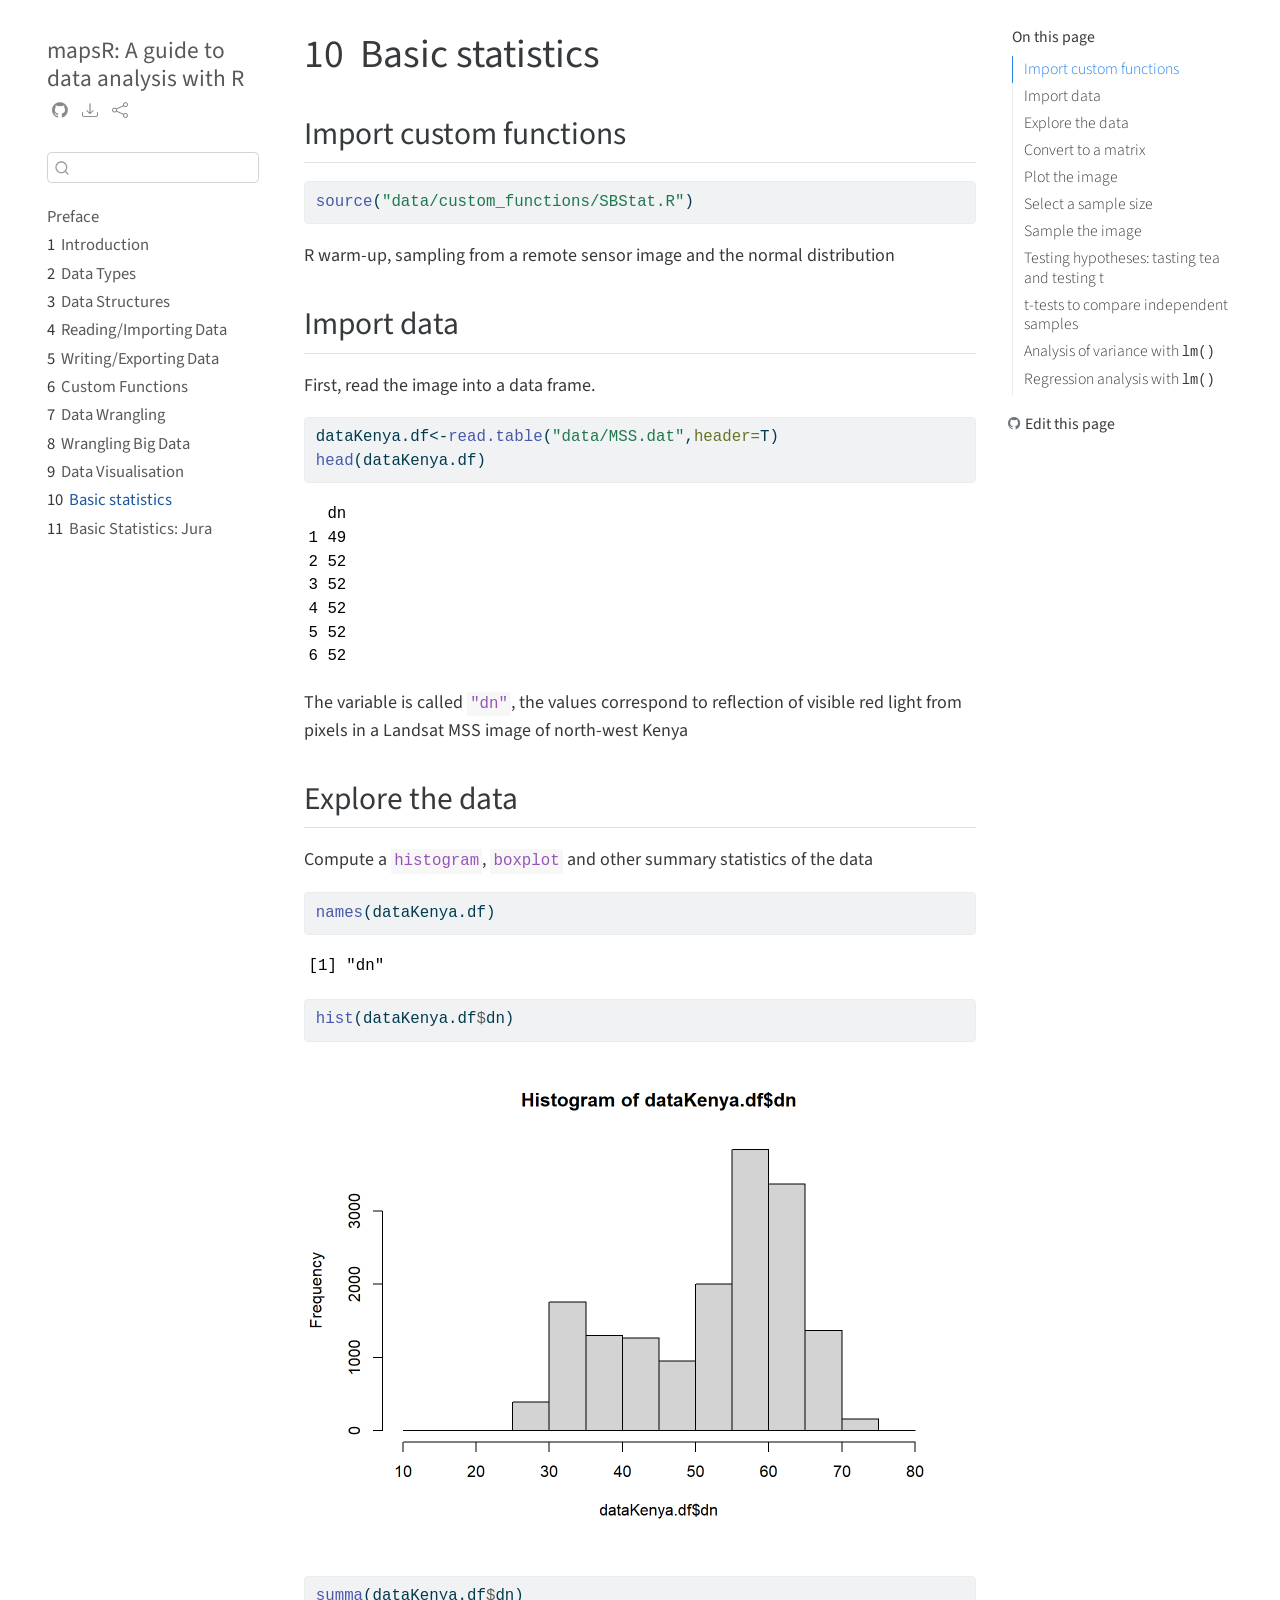
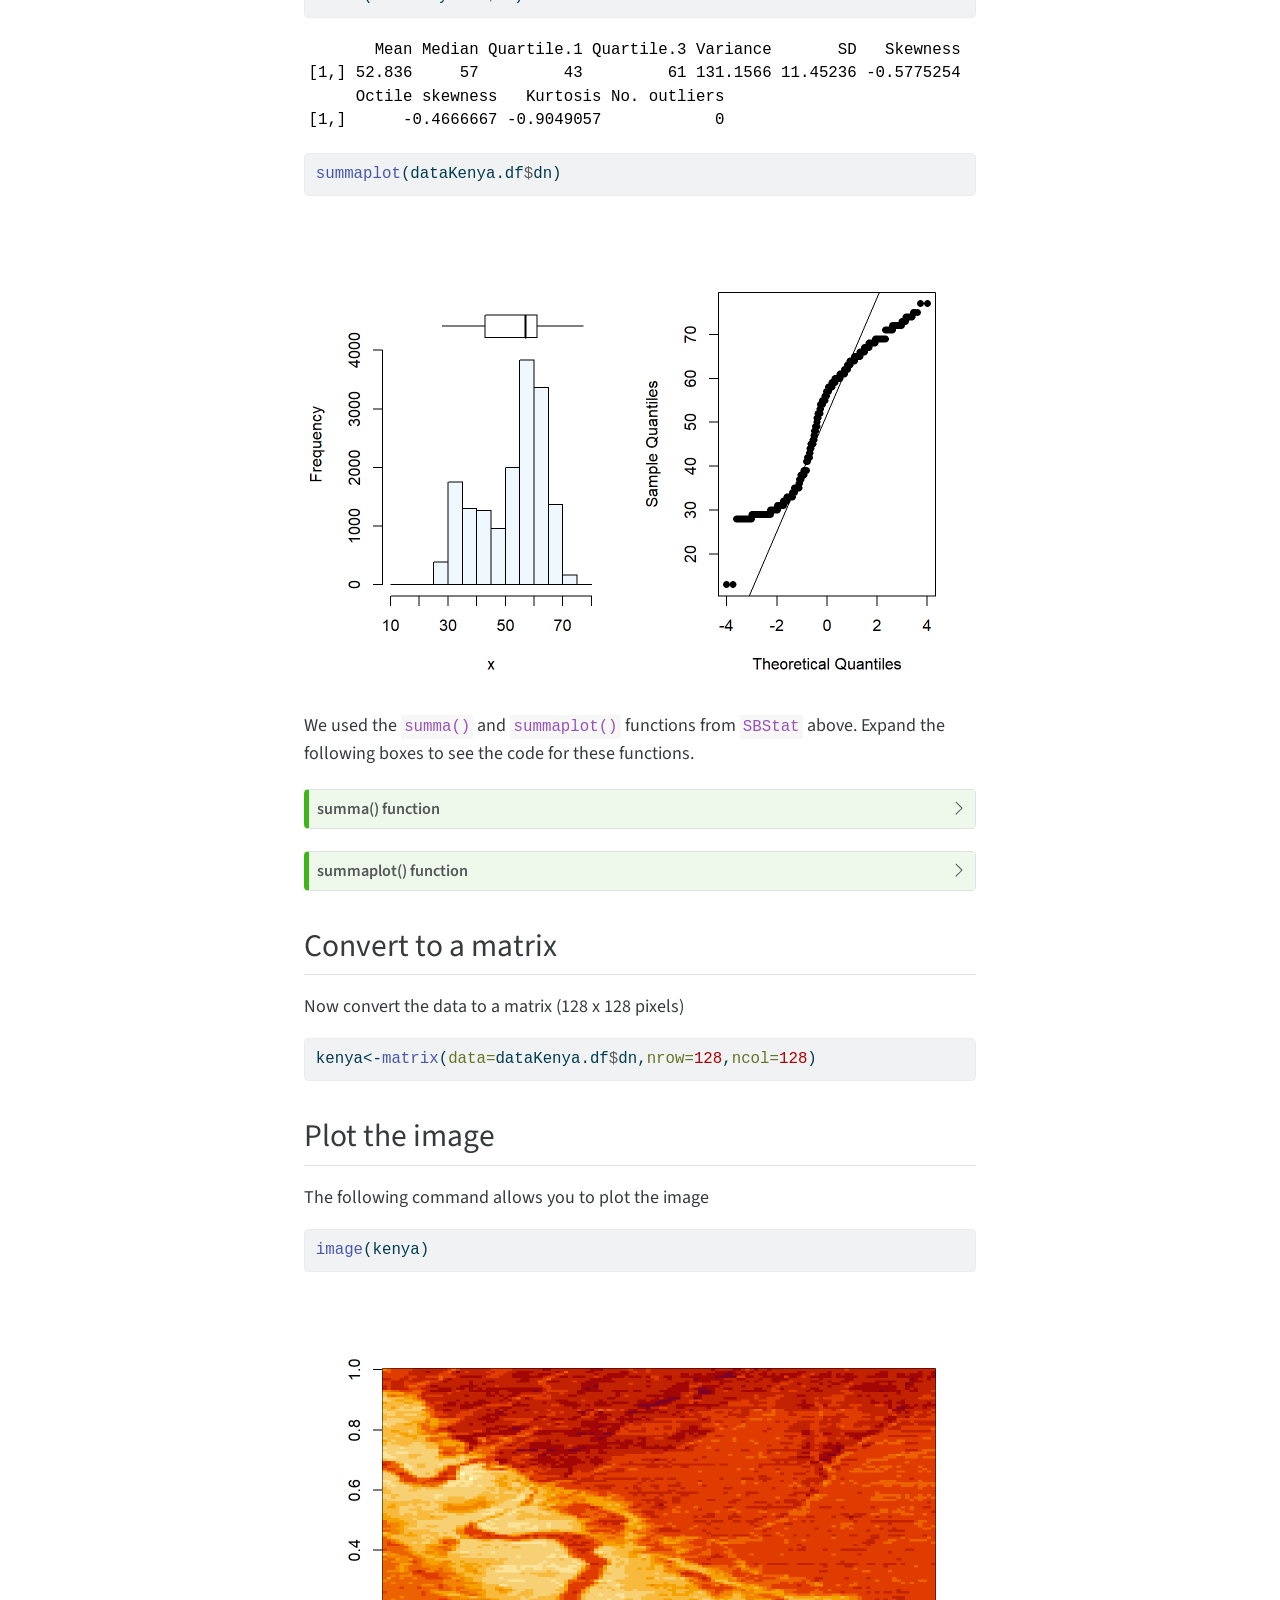
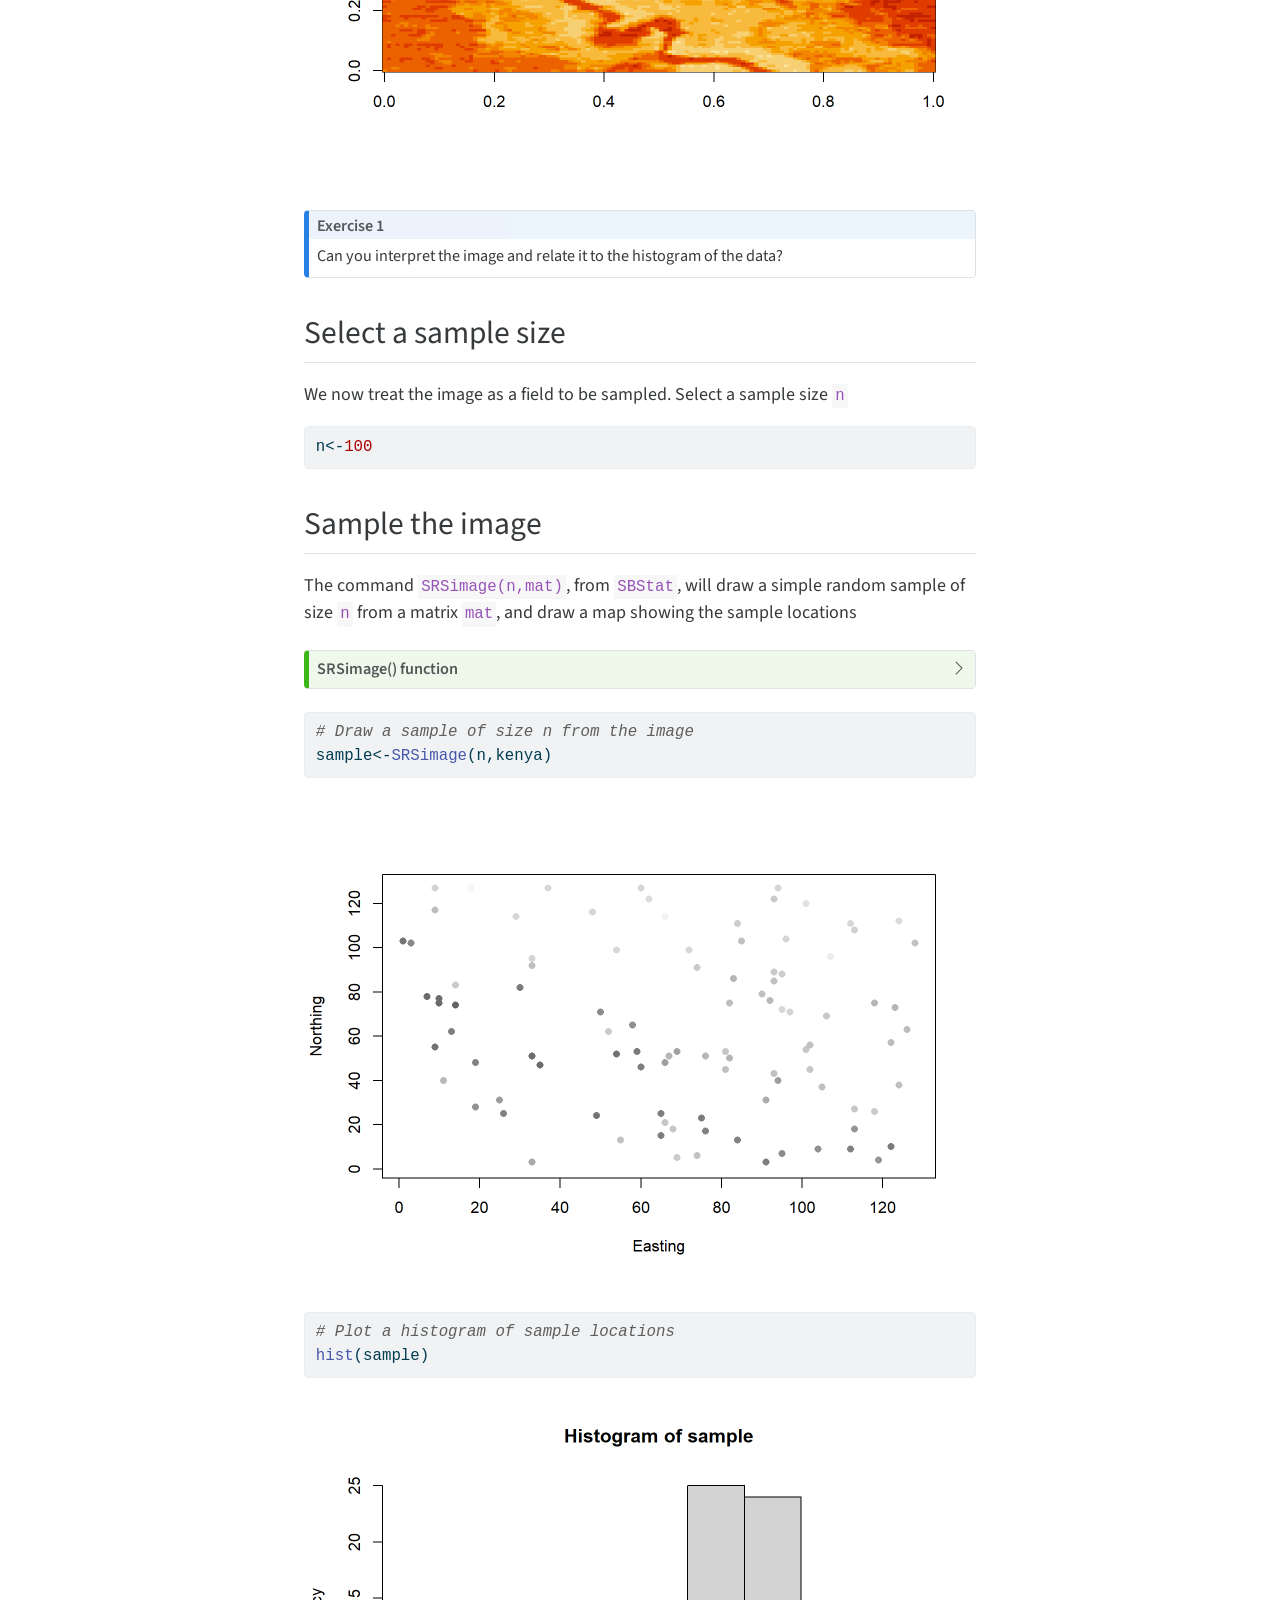
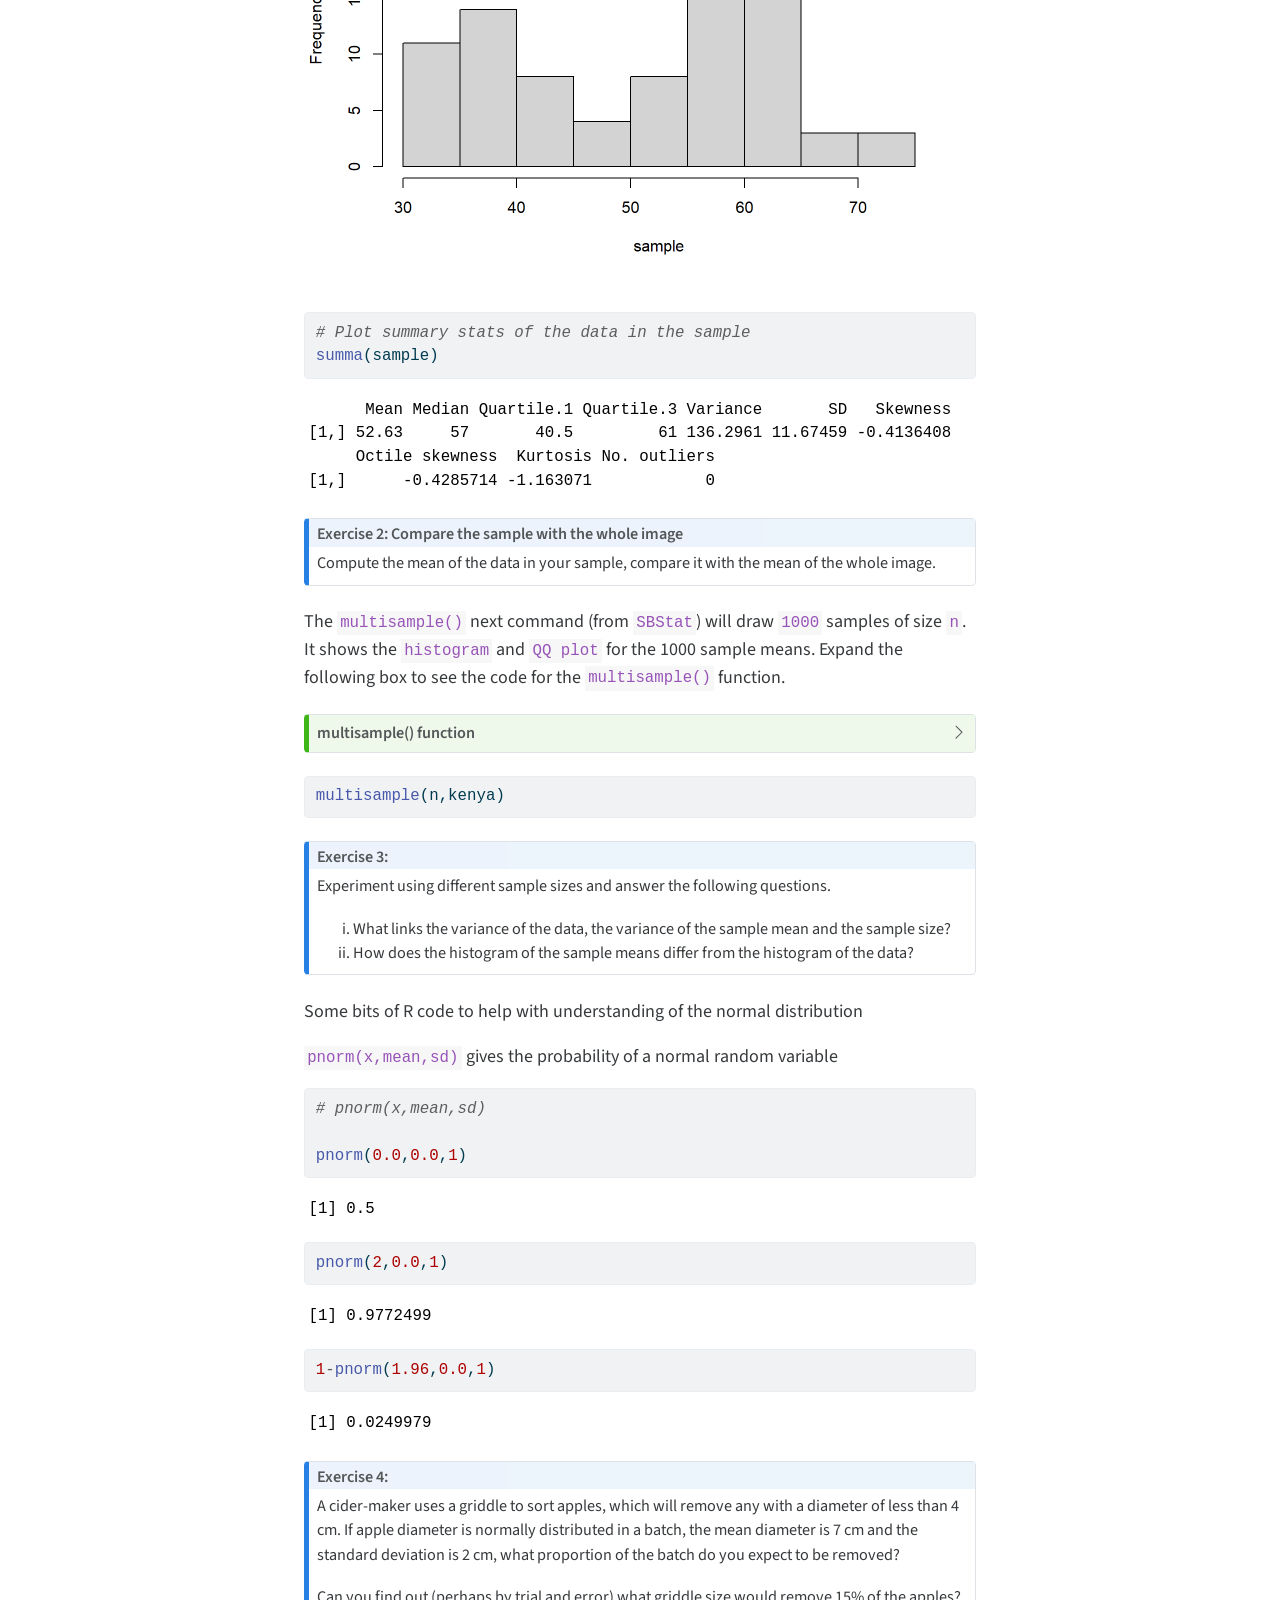
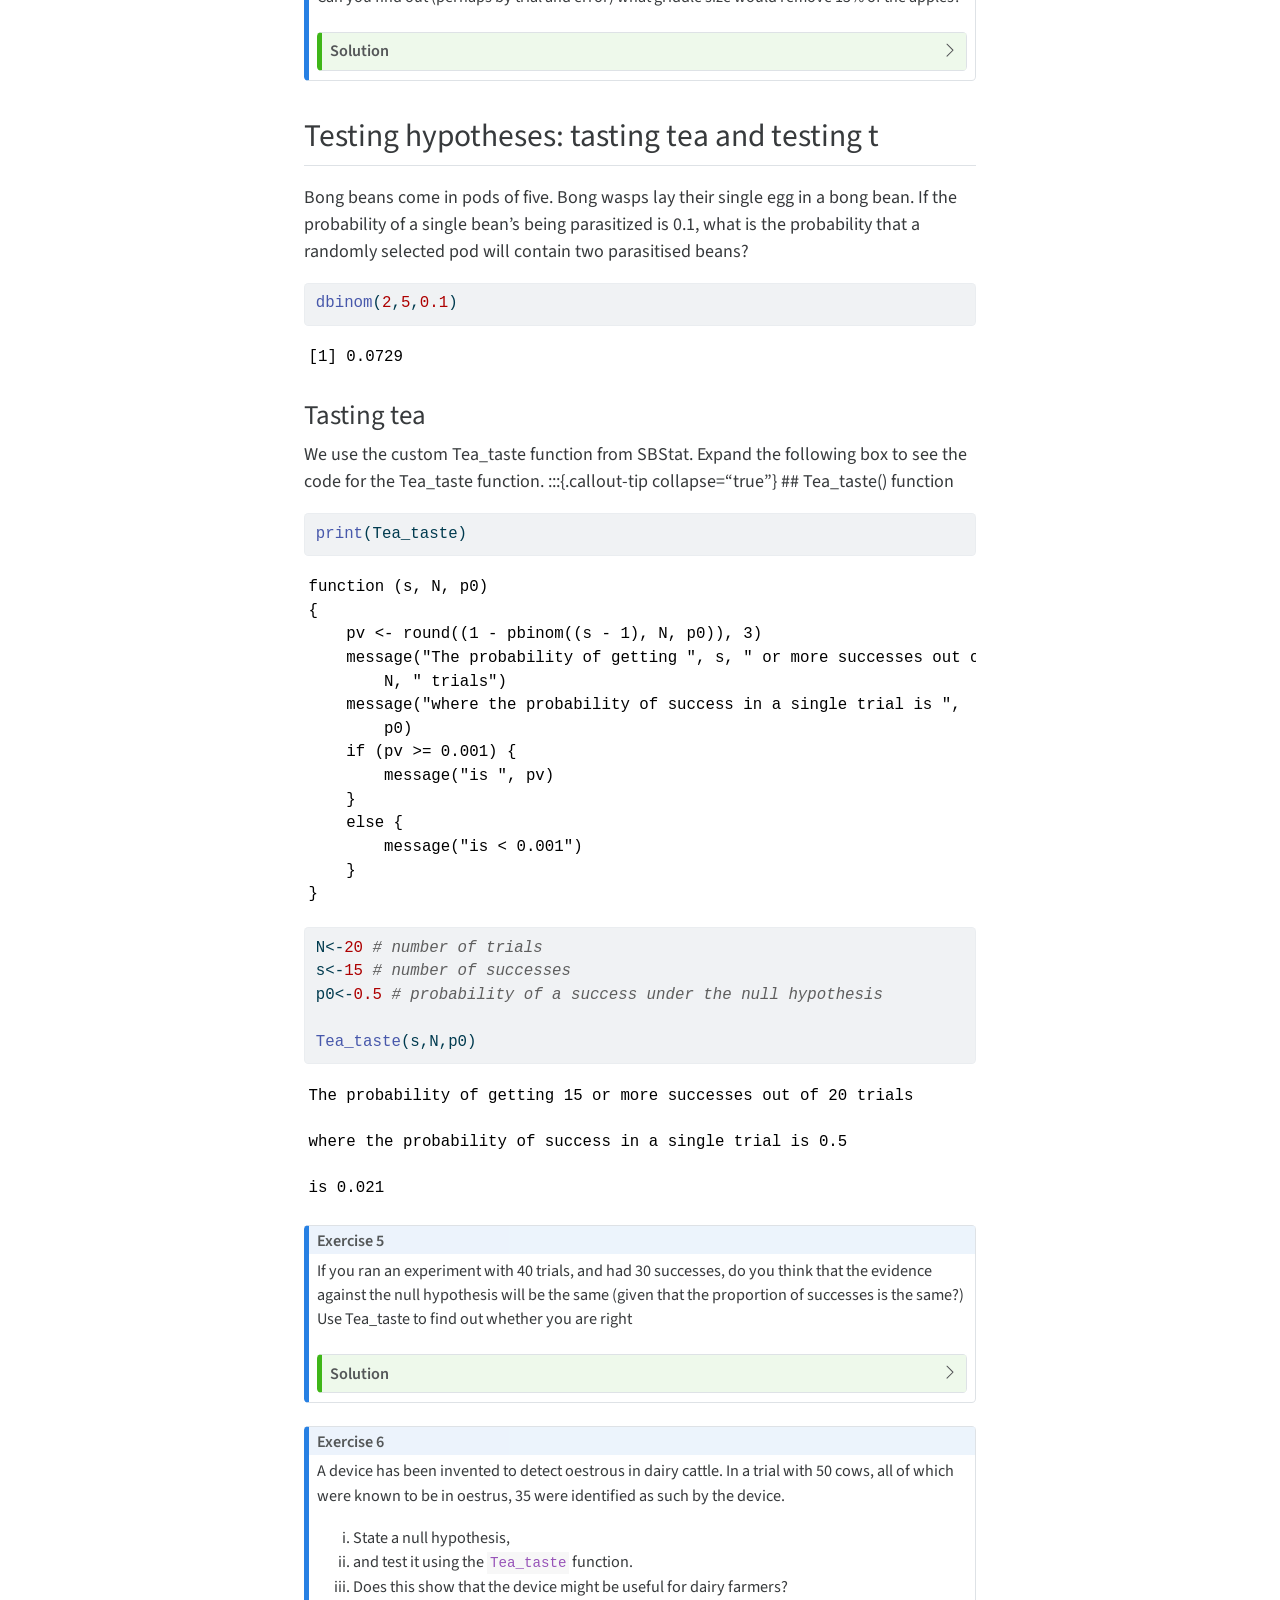
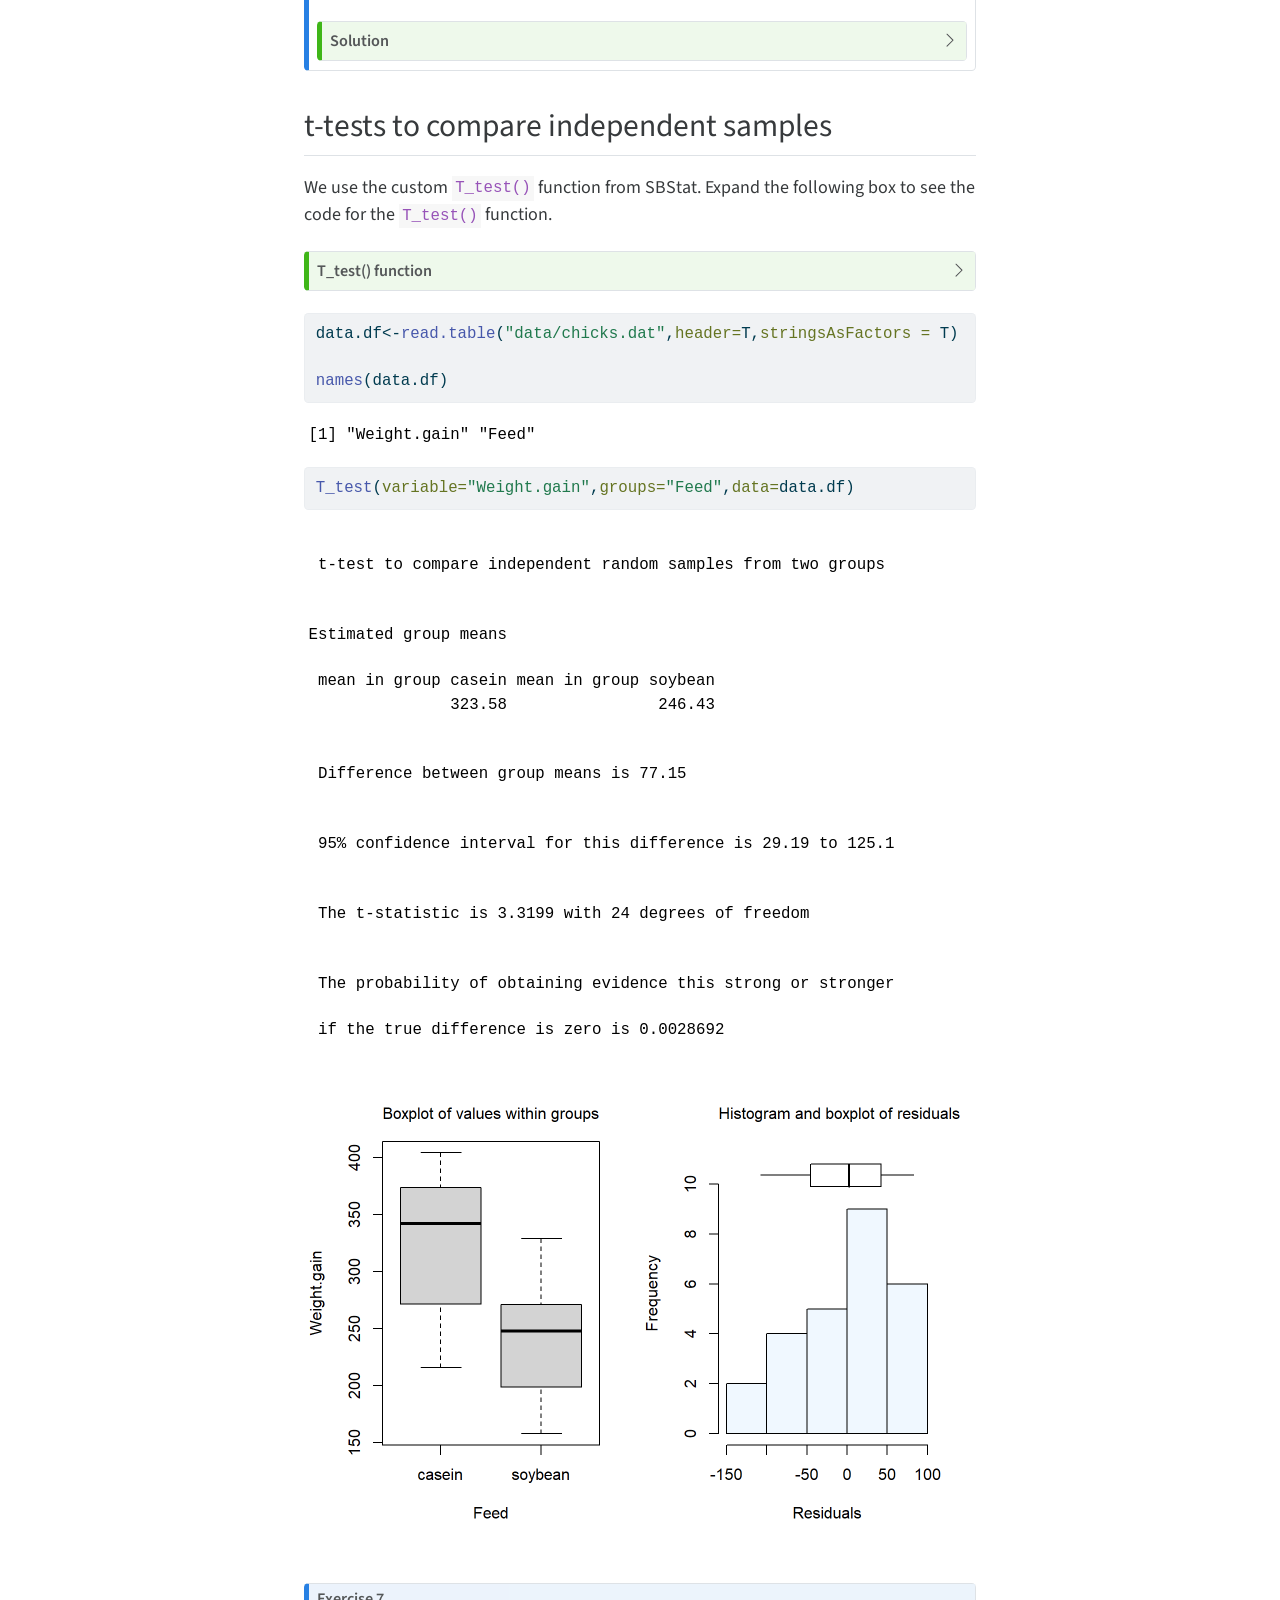
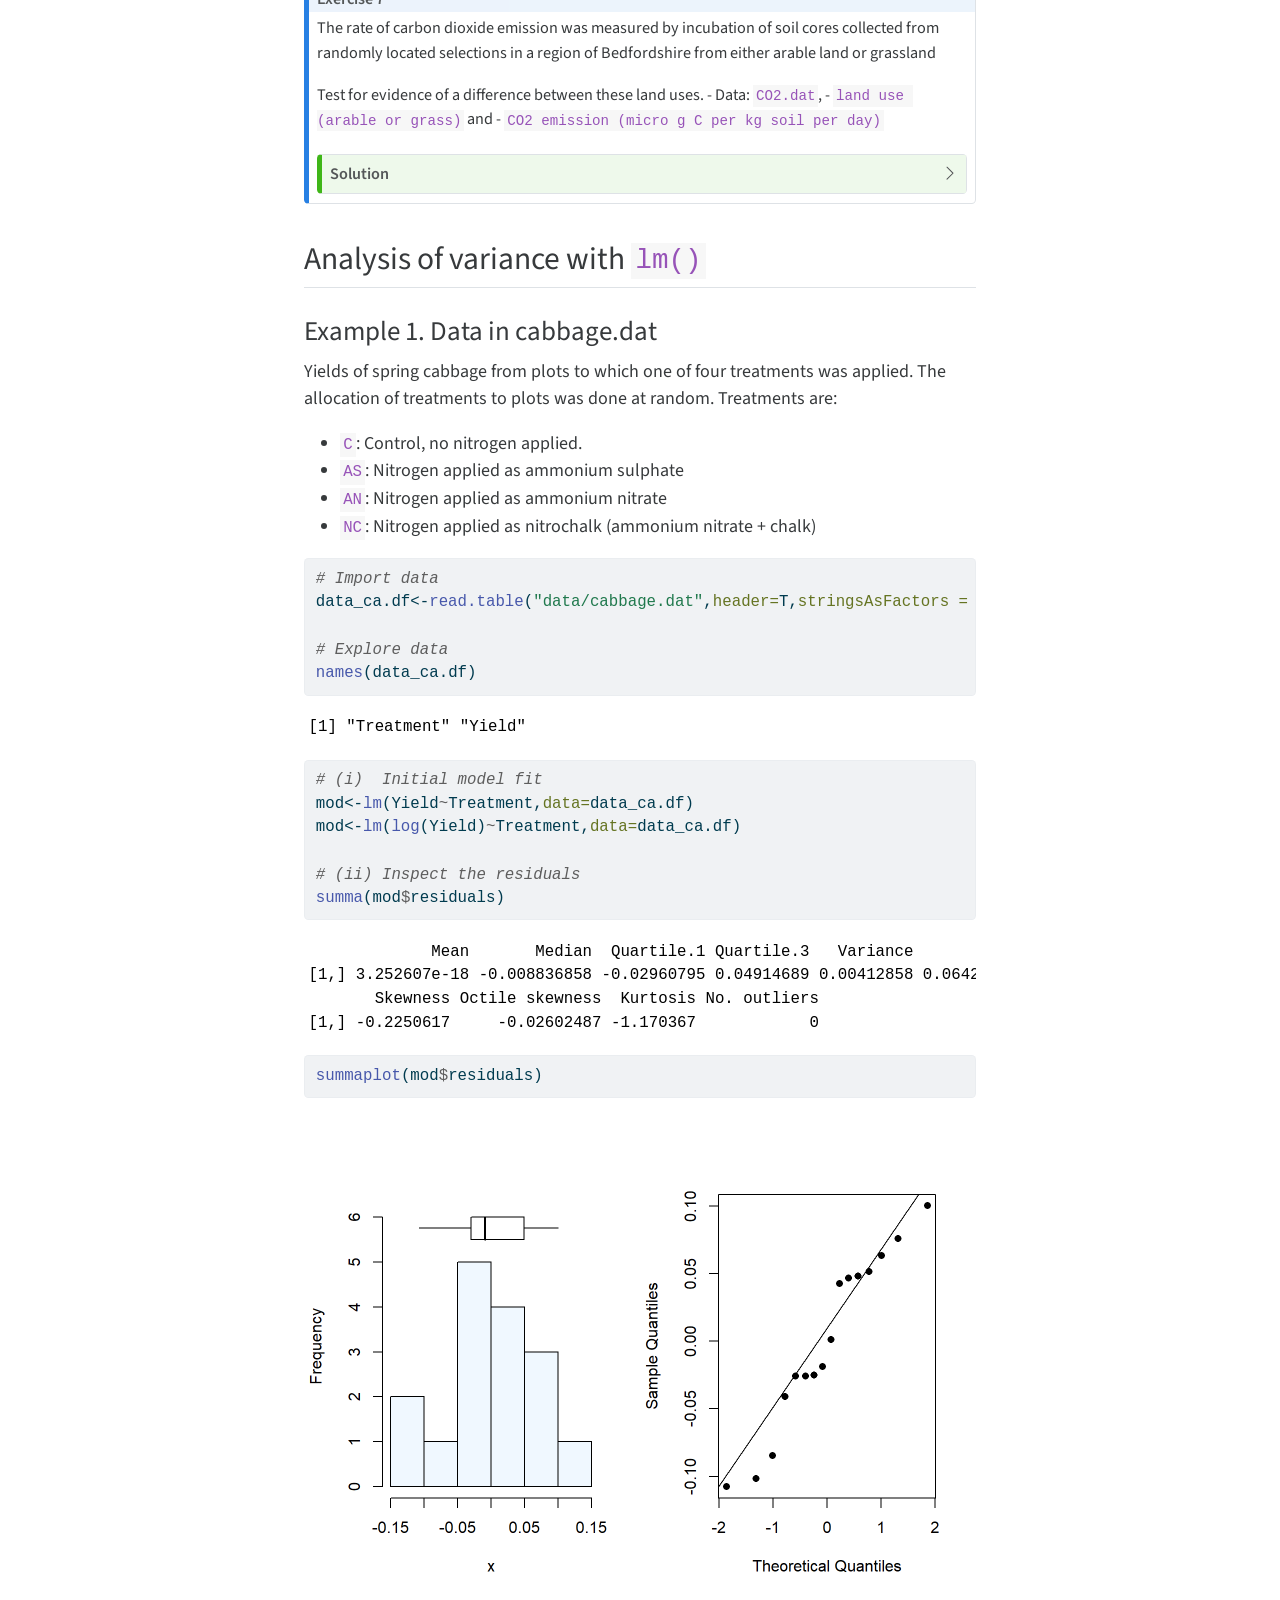
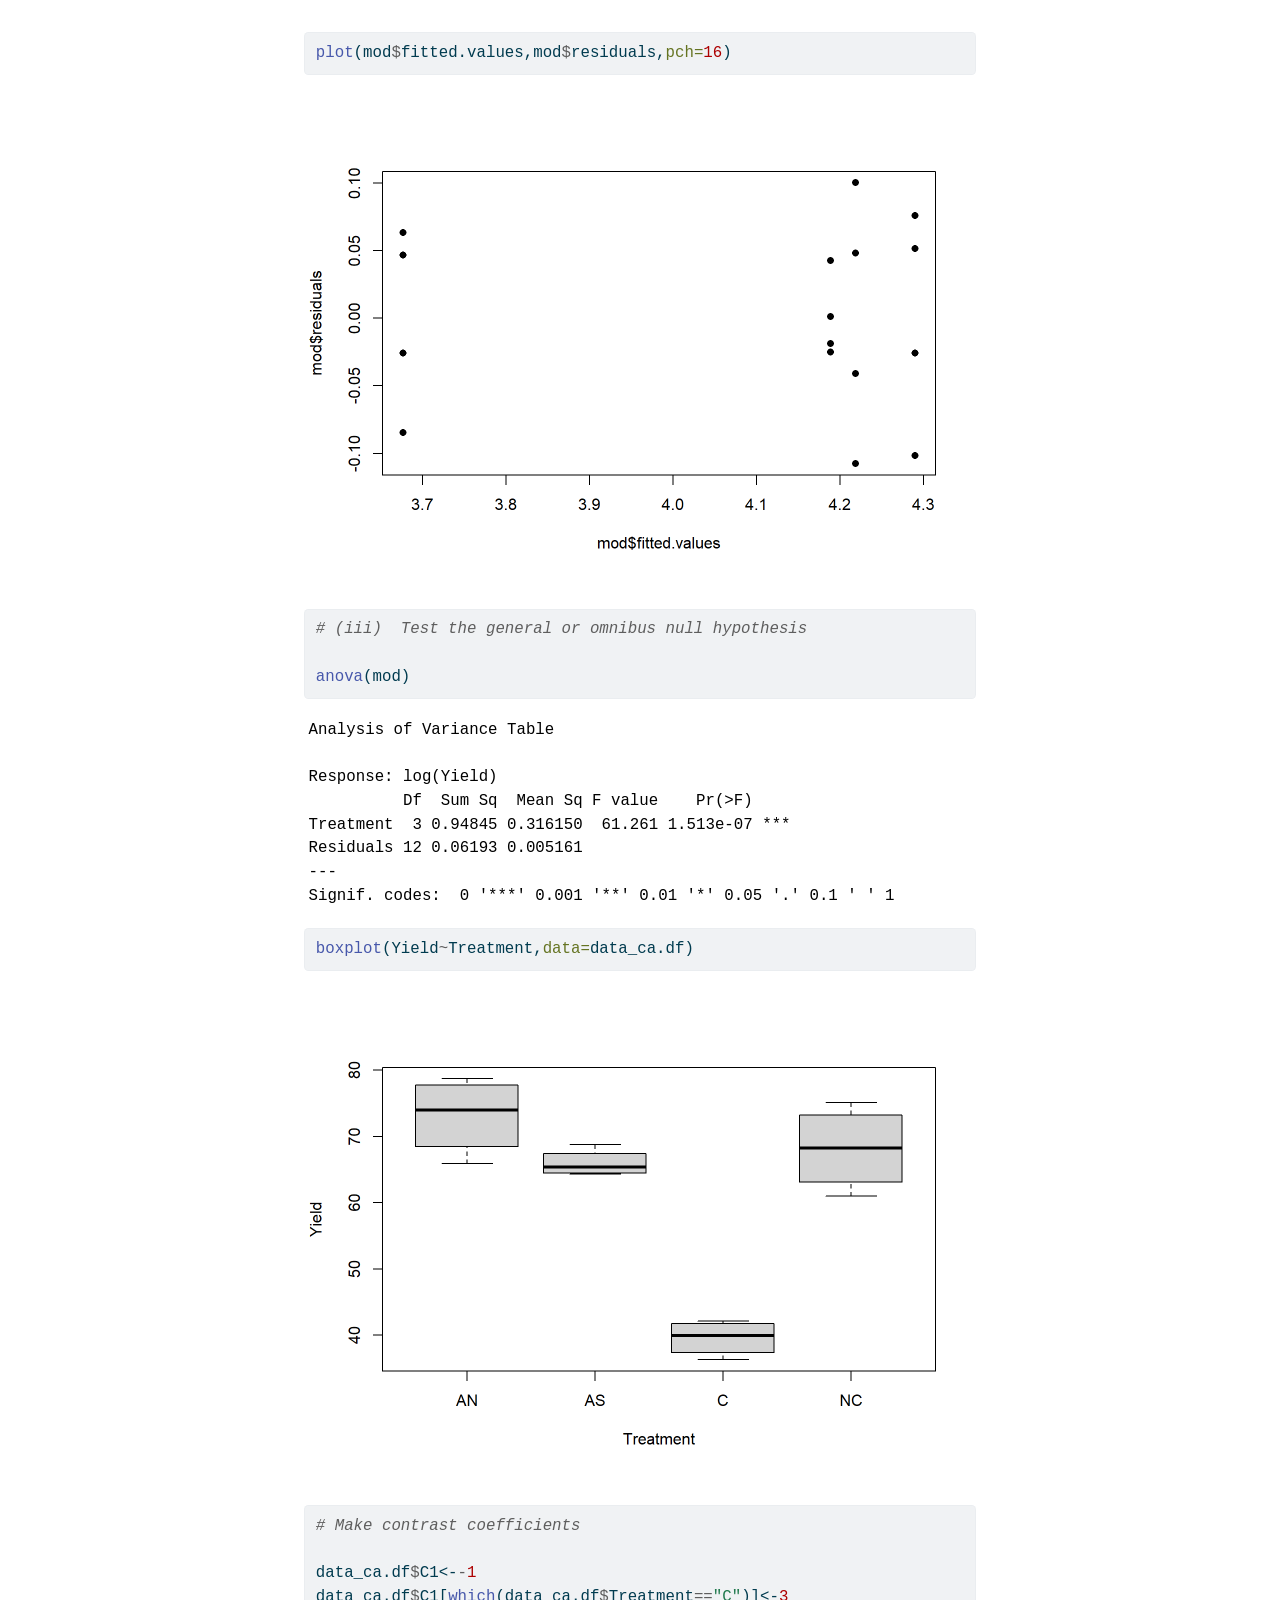
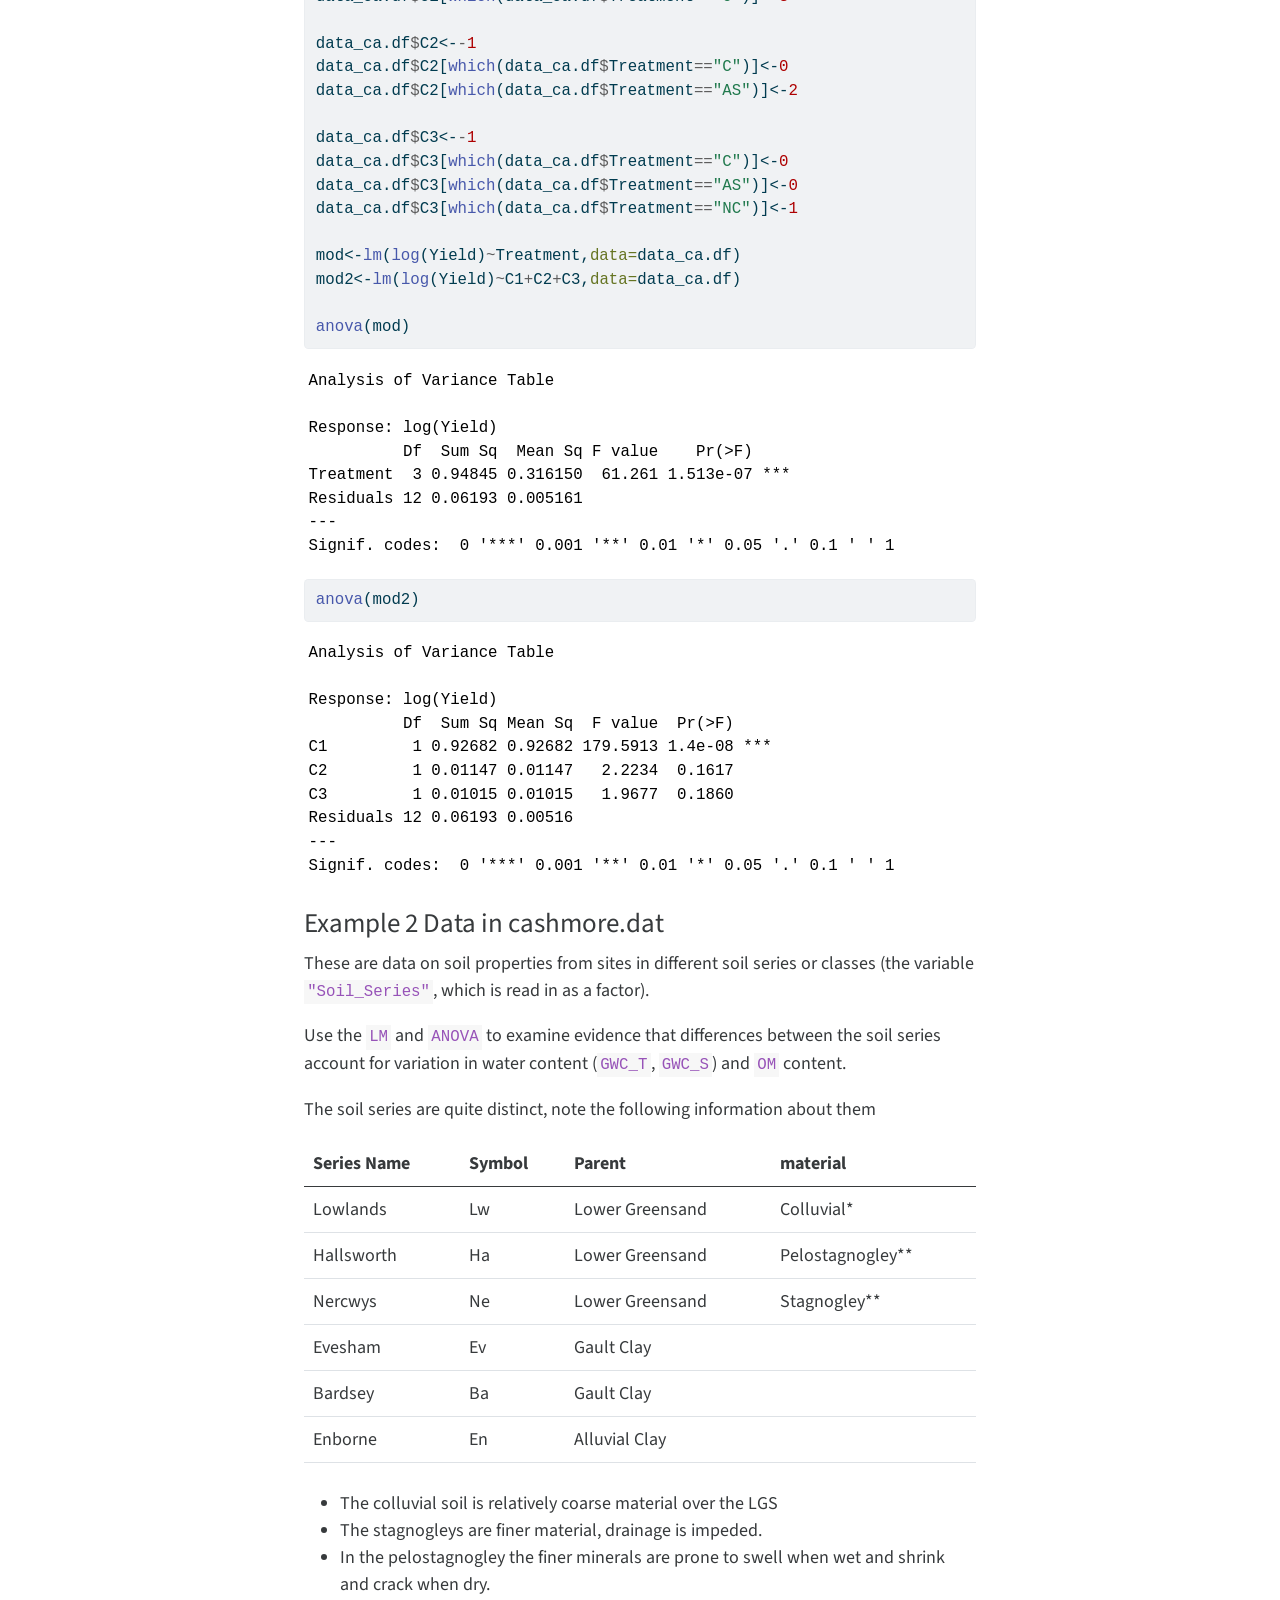
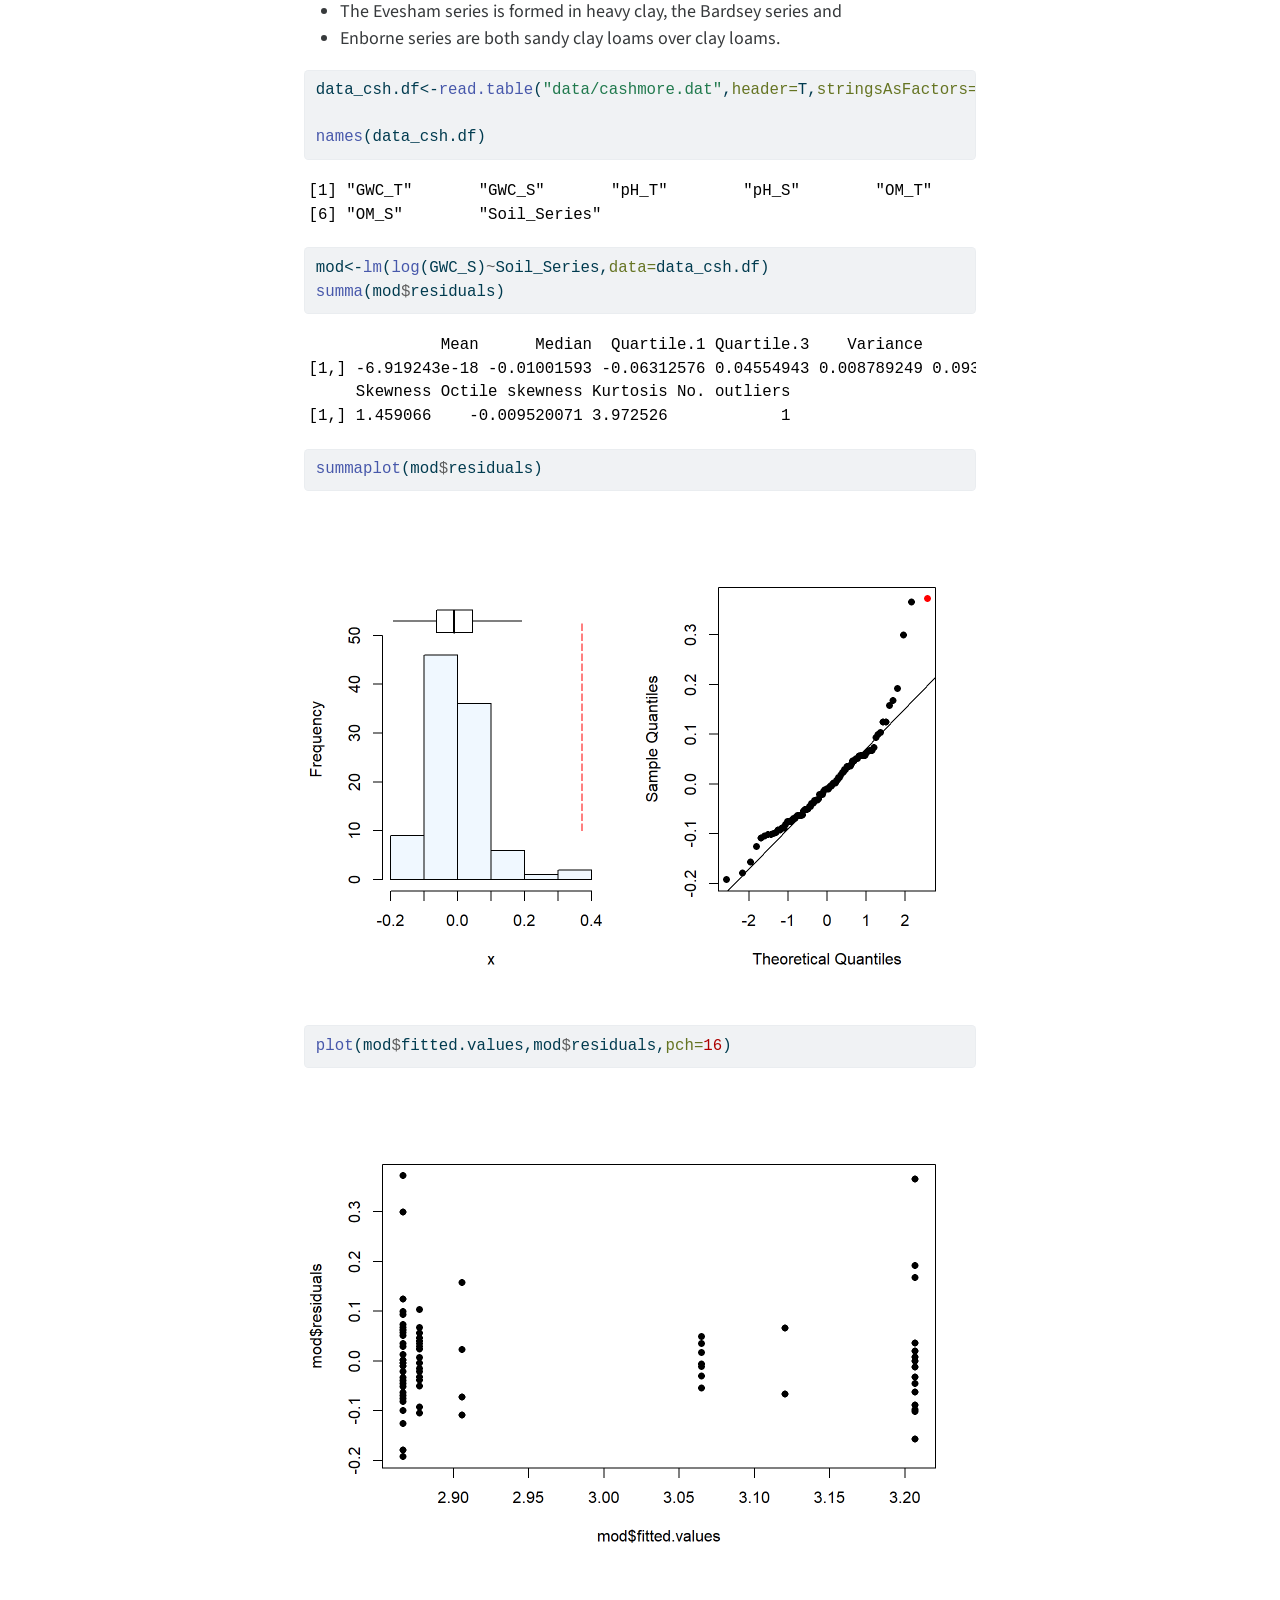
==== docs/basic_statistics.html @ 216de2eb "Book_Update" ====
<!DOCTYPE html>
<html xmlns="http://www.w3.org/1999/xhtml" lang="en" xml:lang="en"><head>

<meta charset="utf-8">
<meta name="generator" content="quarto-1.2.313">

<meta name="viewport" content="width=device-width, initial-scale=1.0, user-scalable=yes">


<title>mapsR: A guide to data analysis with R - 10&nbsp; Basic statistics</title>
<style>
code{white-space: pre-wrap;}
span.smallcaps{font-variant: small-caps;}
div.columns{display: flex; gap: min(4vw, 1.5em);}
div.column{flex: auto; overflow-x: auto;}
div.hanging-indent{margin-left: 1.5em; text-indent: -1.5em;}
ul.task-list{list-style: none;}
ul.task-list li input[type="checkbox"] {
  width: 0.8em;
  margin: 0 0.8em 0.2em -1.6em;
  vertical-align: middle;
}
pre > code.sourceCode { white-space: pre; position: relative; }
pre > code.sourceCode > span { display: inline-block; line-height: 1.25; }
pre > code.sourceCode > span:empty { height: 1.2em; }
.sourceCode { overflow: visible; }
code.sourceCode > span { color: inherit; text-decoration: inherit; }
div.sourceCode { margin: 1em 0; }
pre.sourceCode { margin: 0; }
@media screen {
div.sourceCode { overflow: auto; }
}
@media print {
pre > code.sourceCode { white-space: pre-wrap; }
pre > code.sourceCode > span { text-indent: -5em; padding-left: 5em; }
}
pre.numberSource code
  { counter-reset: source-line 0; }
pre.numberSource code > span
  { position: relative; left: -4em; counter-increment: source-line; }
pre.numberSource code > span > a:first-child::before
  { content: counter(source-line);
    position: relative; left: -1em; text-align: right; vertical-align: baseline;
    border: none; display: inline-block;
    -webkit-touch-callout: none; -webkit-user-select: none;
    -khtml-user-select: none; -moz-user-select: none;
    -ms-user-select: none; user-select: none;
    padding: 0 4px; width: 4em;
    color: #aaaaaa;
  }
pre.numberSource { margin-left: 3em; border-left: 1px solid #aaaaaa;  padding-left: 4px; }
div.sourceCode
  {   }
@media screen {
pre > code.sourceCode > span > a:first-child::before { text-decoration: underline; }
}
code span.al { color: #ff0000; font-weight: bold; } /* Alert */
code span.an { color: #60a0b0; font-weight: bold; font-style: italic; } /* Annotation */
code span.at { color: #7d9029; } /* Attribute */
code span.bn { color: #40a070; } /* BaseN */
code span.bu { color: #008000; } /* BuiltIn */
code span.cf { color: #007020; font-weight: bold; } /* ControlFlow */
code span.ch { color: #4070a0; } /* Char */
code span.cn { color: #880000; } /* Constant */
code span.co { color: #60a0b0; font-style: italic; } /* Comment */
code span.cv { color: #60a0b0; font-weight: bold; font-style: italic; } /* CommentVar */
code span.do { color: #ba2121; font-style: italic; } /* Documentation */
code span.dt { color: #902000; } /* DataType */
code span.dv { color: #40a070; } /* DecVal */
code span.er { color: #ff0000; font-weight: bold; } /* Error */
code span.ex { } /* Extension */
code span.fl { color: #40a070; } /* Float */
code span.fu { color: #06287e; } /* Function */
code span.im { color: #008000; font-weight: bold; } /* Import */
code span.in { color: #60a0b0; font-weight: bold; font-style: italic; } /* Information */
code span.kw { color: #007020; font-weight: bold; } /* Keyword */
code span.op { color: #666666; } /* Operator */
code span.ot { color: #007020; } /* Other */
code span.pp { color: #bc7a00; } /* Preprocessor */
code span.sc { color: #4070a0; } /* SpecialChar */
code span.ss { color: #bb6688; } /* SpecialString */
code span.st { color: #4070a0; } /* String */
code span.va { color: #19177c; } /* Variable */
code span.vs { color: #4070a0; } /* VerbatimString */
code span.wa { color: #60a0b0; font-weight: bold; font-style: italic; } /* Warning */
</style>


<script src="site_libs/quarto-nav/quarto-nav.js"></script>
<script src="site_libs/quarto-nav/headroom.min.js"></script>
<script src="site_libs/clipboard/clipboard.min.js"></script>
<script src="site_libs/quarto-search/autocomplete.umd.js"></script>
<script src="site_libs/quarto-search/fuse.min.js"></script>
<script src="site_libs/quarto-search/quarto-search.js"></script>
<meta name="quarto:offset" content="./">
<link href="./jura.html" rel="next">
<link href="./data_visualisation.html" rel="prev">
<script src="site_libs/quarto-html/quarto.js"></script>
<script src="site_libs/quarto-html/popper.min.js"></script>
<script src="site_libs/quarto-html/tippy.umd.min.js"></script>
<script src="site_libs/quarto-html/anchor.min.js"></script>
<link href="site_libs/quarto-html/tippy.css" rel="stylesheet">
<link href="site_libs/quarto-html/quarto-syntax-highlighting.css" rel="stylesheet" id="quarto-text-highlighting-styles">
<script src="site_libs/bootstrap/bootstrap.min.js"></script>
<link href="site_libs/bootstrap/bootstrap-icons.css" rel="stylesheet">
<link href="site_libs/bootstrap/bootstrap.min.css" rel="stylesheet" id="quarto-bootstrap" data-mode="light">
<script id="quarto-search-options" type="application/json">{
  "location": "sidebar",
  "copy-button": false,
  "collapse-after": 3,
  "panel-placement": "start",
  "type": "textbox",
  "limit": 20,
  "language": {
    "search-no-results-text": "No results",
    "search-matching-documents-text": "matching documents",
    "search-copy-link-title": "Copy link to search",
    "search-hide-matches-text": "Hide additional matches",
    "search-more-match-text": "more match in this document",
    "search-more-matches-text": "more matches in this document",
    "search-clear-button-title": "Clear",
    "search-detached-cancel-button-title": "Cancel",
    "search-submit-button-title": "Submit"
  }
}</script>


</head>

<body class="nav-sidebar floating">

<div id="quarto-search-results"></div>
  <header id="quarto-header" class="headroom fixed-top">
  <nav class="quarto-secondary-nav" data-bs-toggle="collapse" data-bs-target="#quarto-sidebar" aria-controls="quarto-sidebar" aria-expanded="false" aria-label="Toggle sidebar navigation" onclick="if (window.quartoToggleHeadroom) { window.quartoToggleHeadroom(); }">
    <div class="container-fluid d-flex justify-content-between">
      <h1 class="quarto-secondary-nav-title"><span class="chapter-number">10</span>&nbsp; <span class="chapter-title">Basic statistics</span></h1>
      <button type="button" class="quarto-btn-toggle btn" aria-label="Show secondary navigation">
        <i class="bi bi-chevron-right"></i>
      </button>
    </div>
  </nav>
</header>
<!-- content -->
<div id="quarto-content" class="quarto-container page-columns page-rows-contents page-layout-article">
<!-- sidebar -->
  <nav id="quarto-sidebar" class="sidebar collapse sidebar-navigation floating overflow-auto">
    <div class="pt-lg-2 mt-2 text-left sidebar-header">
    <div class="sidebar-title mb-0 py-0">
      <a href="./">mapsR: A guide to data analysis with R</a> 
        <div class="sidebar-tools-main tools-wide">
    <a href="https://github.com/dzvoti/mapsR/" title="Source Code" class="sidebar-tool px-1"><i class="bi bi-github"></i></a>
    <a href="" title="Download" id="sidebar-tool-dropdown-0" class="sidebar-tool dropdown-toggle px-1" data-bs-toggle="dropdown" aria-expanded="false"><i class="bi bi-download"></i></a>
    <ul class="dropdown-menu" aria-labelledby="sidebar-tool-dropdown-0">
        <li>
          <a class="dropdown-item sidebar-tools-main-item" href="./mapsR.pdf">
            <i class="bi bi-bi-file-pdf pe-1"></i>
          Download PDF
          </a>
        </li>
        <li>
          <a class="dropdown-item sidebar-tools-main-item" href="./mapsR.epub">
            <i class="bi bi-bi-journal pe-1"></i>
          Download ePub
          </a>
        </li>
    </ul>
    <a href="" title="Share" id="sidebar-tool-dropdown-1" class="sidebar-tool dropdown-toggle px-1" data-bs-toggle="dropdown" aria-expanded="false"><i class="bi bi-share"></i></a>
    <ul class="dropdown-menu" aria-labelledby="sidebar-tool-dropdown-1">
        <li>
          <a class="dropdown-item sidebar-tools-main-item" href="https://twitter.com/intent/tweet?url=|url|">
            <i class="bi bi-bi-twitter pe-1"></i>
          Twitter
          </a>
        </li>
        <li>
          <a class="dropdown-item sidebar-tools-main-item" href="https://www.facebook.com/sharer/sharer.php?u=|url|">
            <i class="bi bi-bi-facebook pe-1"></i>
          Facebook
          </a>
        </li>
    </ul>
</div>
    </div>
      </div>
      <div class="mt-2 flex-shrink-0 align-items-center">
        <div class="sidebar-search">
        <div id="quarto-search" class="" title="Search"></div>
        </div>
      </div>
    <div class="sidebar-menu-container"> 
    <ul class="list-unstyled mt-1">
        <li class="sidebar-item">
  <div class="sidebar-item-container"> 
  <a href="./index.html" class="sidebar-item-text sidebar-link">Preface</a>
  </div>
</li>
        <li class="sidebar-item">
  <div class="sidebar-item-container"> 
  <a href="./intro.html" class="sidebar-item-text sidebar-link"><span class="chapter-number">1</span>&nbsp; <span class="chapter-title">Introduction</span></a>
  </div>
</li>
        <li class="sidebar-item">
  <div class="sidebar-item-container"> 
  <a href="./data_types.html" class="sidebar-item-text sidebar-link"><span class="chapter-number">2</span>&nbsp; <span class="chapter-title">Data Types</span></a>
  </div>
</li>
        <li class="sidebar-item">
  <div class="sidebar-item-container"> 
  <a href="./data_structures.html" class="sidebar-item-text sidebar-link"><span class="chapter-number">3</span>&nbsp; <span class="chapter-title">Data Structures</span></a>
  </div>
</li>
        <li class="sidebar-item">
  <div class="sidebar-item-container"> 
  <a href="./reading_data.html" class="sidebar-item-text sidebar-link"><span class="chapter-number">4</span>&nbsp; <span class="chapter-title">Reading/Importing Data</span></a>
  </div>
</li>
        <li class="sidebar-item">
  <div class="sidebar-item-container"> 
  <a href="./writing_data.html" class="sidebar-item-text sidebar-link"><span class="chapter-number">5</span>&nbsp; <span class="chapter-title">Writing/Exporting Data</span></a>
  </div>
</li>
        <li class="sidebar-item">
  <div class="sidebar-item-container"> 
  <a href="./functions.html" class="sidebar-item-text sidebar-link"><span class="chapter-number">6</span>&nbsp; <span class="chapter-title">Custom Functions</span></a>
  </div>
</li>
        <li class="sidebar-item">
  <div class="sidebar-item-container"> 
  <a href="./data_wrangling.html" class="sidebar-item-text sidebar-link"><span class="chapter-number">7</span>&nbsp; <span class="chapter-title">Data Wrangling</span></a>
  </div>
</li>
        <li class="sidebar-item">
  <div class="sidebar-item-container"> 
  <a href="./big_data.html" class="sidebar-item-text sidebar-link"><span class="chapter-number">8</span>&nbsp; <span class="chapter-title">Wrangling Big Data</span></a>
  </div>
</li>
        <li class="sidebar-item">
  <div class="sidebar-item-container"> 
  <a href="./data_visualisation.html" class="sidebar-item-text sidebar-link"><span class="chapter-number">9</span>&nbsp; <span class="chapter-title">Data Visualisation</span></a>
  </div>
</li>
        <li class="sidebar-item">
  <div class="sidebar-item-container"> 
  <a href="./basic_statistics.html" class="sidebar-item-text sidebar-link active"><span class="chapter-number">10</span>&nbsp; <span class="chapter-title">Basic statistics</span></a>
  </div>
</li>
        <li class="sidebar-item">
  <div class="sidebar-item-container"> 
  <a href="./jura.html" class="sidebar-item-text sidebar-link"><span class="chapter-number">11</span>&nbsp; <span class="chapter-title">Basic Statistics: Jura</span></a>
  </div>
</li>
    </ul>
    </div>
</nav>
<!-- margin-sidebar -->
    <div id="quarto-margin-sidebar" class="sidebar margin-sidebar">
        <nav id="TOC" role="doc-toc" class="toc-active">
    <h2 id="toc-title">On this page</h2>
   
  <ul>
  <li><a href="#import-custom-functions" id="toc-import-custom-functions" class="nav-link active" data-scroll-target="#import-custom-functions">Import custom functions</a></li>
  <li><a href="#import-data" id="toc-import-data" class="nav-link" data-scroll-target="#import-data">Import data</a></li>
  <li><a href="#explore-the-data" id="toc-explore-the-data" class="nav-link" data-scroll-target="#explore-the-data">Explore the data</a></li>
  <li><a href="#convert-to-a-matrix" id="toc-convert-to-a-matrix" class="nav-link" data-scroll-target="#convert-to-a-matrix">Convert to a matrix</a></li>
  <li><a href="#plot-the-image" id="toc-plot-the-image" class="nav-link" data-scroll-target="#plot-the-image">Plot the image</a></li>
  <li><a href="#select-a-sample-size" id="toc-select-a-sample-size" class="nav-link" data-scroll-target="#select-a-sample-size">Select a sample size</a></li>
  <li><a href="#sample-the-image" id="toc-sample-the-image" class="nav-link" data-scroll-target="#sample-the-image">Sample the image</a></li>
  <li><a href="#testing-hypotheses-tasting-tea-and-testing-t" id="toc-testing-hypotheses-tasting-tea-and-testing-t" class="nav-link" data-scroll-target="#testing-hypotheses-tasting-tea-and-testing-t">Testing hypotheses: tasting tea and testing t</a>
  <ul class="collapse">
  <li><a href="#tasting-tea" id="toc-tasting-tea" class="nav-link" data-scroll-target="#tasting-tea">Tasting tea</a></li>
  </ul></li>
  <li><a href="#t-tests-to-compare-independent-samples" id="toc-t-tests-to-compare-independent-samples" class="nav-link" data-scroll-target="#t-tests-to-compare-independent-samples">t-tests to compare independent samples</a></li>
  <li><a href="#analysis-of-variance-with-lm" id="toc-analysis-of-variance-with-lm" class="nav-link" data-scroll-target="#analysis-of-variance-with-lm">Analysis of variance with <code>lm()</code></a>
  <ul class="collapse">
  <li><a href="#example-1.-data-in-cabbage.dat" id="toc-example-1.-data-in-cabbage.dat" class="nav-link" data-scroll-target="#example-1.-data-in-cabbage.dat">Example 1. Data in cabbage.dat</a></li>
  <li><a href="#example-2-data-in-cashmore.dat" id="toc-example-2-data-in-cashmore.dat" class="nav-link" data-scroll-target="#example-2-data-in-cashmore.dat">Example 2 Data in cashmore.dat</a></li>
  </ul></li>
  <li><a href="#regression-analysis-with-lm" id="toc-regression-analysis-with-lm" class="nav-link" data-scroll-target="#regression-analysis-with-lm">Regression analysis with <code>lm()</code></a>
  <ul class="collapse">
  <li><a href="#regression-model-using-lm" id="toc-regression-model-using-lm" class="nav-link" data-scroll-target="#regression-model-using-lm">Regression model using lm</a></li>
  <li><a href="#draw-the-regression-line" id="toc-draw-the-regression-line" class="nav-link" data-scroll-target="#draw-the-regression-line">Draw the regression line</a></li>
  <li><a href="#using-the-regression-model-for-prediction" id="toc-using-the-regression-model-for-prediction" class="nav-link" data-scroll-target="#using-the-regression-model-for-prediction">Using the regression model for prediction</a></li>
  </ul></li>
  </ul>
<div class="toc-actions"><div><i class="bi bi-github"></i></div><div class="action-links"><p><a href="https://github.com/dzvoti/mapsR/edit/main/basic_statistics.qmd" class="toc-action">Edit this page</a></p></div></div></nav>
    </div>
<!-- main -->
<main class="content" id="quarto-document-content">

<header id="title-block-header" class="quarto-title-block default">
<div class="quarto-title">
<h1 class="title d-none d-lg-block"><span class="chapter-number">10</span>&nbsp; <span class="chapter-title">Basic statistics</span></h1>
</div>



<div class="quarto-title-meta">

    
  
    
  </div>
  

</header>

<section id="import-custom-functions" class="level2">
<h2 class="anchored" data-anchor-id="import-custom-functions">Import custom functions</h2>
<div class="cell">
<div class="sourceCode cell-code" id="cb1"><pre class="sourceCode r code-with-copy"><code class="sourceCode r"><span id="cb1-1"><a href="#cb1-1" aria-hidden="true" tabindex="-1"></a><span class="fu">source</span>(<span class="st">"data/custom_functions/SBStat.R"</span>)</span></code><button title="Copy to Clipboard" class="code-copy-button"><i class="bi"></i></button></pre></div>
</div>
<p>R warm-up, sampling from a remote sensor image and the normal distribution</p>
</section>
<section id="import-data" class="level2">
<h2 class="anchored" data-anchor-id="import-data">Import data</h2>
<p>First, read the image into a data frame.</p>
<div class="cell">
<div class="sourceCode cell-code" id="cb2"><pre class="sourceCode r code-with-copy"><code class="sourceCode r"><span id="cb2-1"><a href="#cb2-1" aria-hidden="true" tabindex="-1"></a>dataKenya.df<span class="ot">&lt;-</span><span class="fu">read.table</span>(<span class="st">"data/MSS.dat"</span>,<span class="at">header=</span>T)</span>
<span id="cb2-2"><a href="#cb2-2" aria-hidden="true" tabindex="-1"></a><span class="fu">head</span>(dataKenya.df)</span></code><button title="Copy to Clipboard" class="code-copy-button"><i class="bi"></i></button></pre></div>
<div class="cell-output cell-output-stdout">
<pre><code>  dn
1 49
2 52
3 52
4 52
5 52
6 52</code></pre>
</div>
</div>
<p>The variable is called <code>"dn"</code>, the values correspond to reflection of visible red light from pixels in a Landsat MSS image of north-west Kenya</p>
</section>
<section id="explore-the-data" class="level2">
<h2 class="anchored" data-anchor-id="explore-the-data">Explore the data</h2>
<p>Compute a <code>histogram</code>, <code>boxplot</code> and other summary statistics of the data</p>
<div class="cell">
<div class="sourceCode cell-code" id="cb4"><pre class="sourceCode r code-with-copy"><code class="sourceCode r"><span id="cb4-1"><a href="#cb4-1" aria-hidden="true" tabindex="-1"></a><span class="fu">names</span>(dataKenya.df)    </span></code><button title="Copy to Clipboard" class="code-copy-button"><i class="bi"></i></button></pre></div>
<div class="cell-output cell-output-stdout">
<pre><code>[1] "dn"</code></pre>
</div>
<div class="sourceCode cell-code" id="cb6"><pre class="sourceCode r code-with-copy"><code class="sourceCode r"><span id="cb6-1"><a href="#cb6-1" aria-hidden="true" tabindex="-1"></a><span class="fu">hist</span>(dataKenya.df<span class="sc">$</span>dn)</span></code><button title="Copy to Clipboard" class="code-copy-button"><i class="bi"></i></button></pre></div>
<div class="cell-output-display">
<p><img src="basic_statistics_files/figure-html/unnamed-chunk-3-1.png" class="img-fluid" width="672"></p>
</div>
<div class="sourceCode cell-code" id="cb7"><pre class="sourceCode r code-with-copy"><code class="sourceCode r"><span id="cb7-1"><a href="#cb7-1" aria-hidden="true" tabindex="-1"></a><span class="fu">summa</span>(dataKenya.df<span class="sc">$</span>dn)</span></code><button title="Copy to Clipboard" class="code-copy-button"><i class="bi"></i></button></pre></div>
<div class="cell-output cell-output-stdout">
<pre><code>       Mean Median Quartile.1 Quartile.3 Variance       SD   Skewness
[1,] 52.836     57         43         61 131.1566 11.45236 -0.5775254
     Octile skewness   Kurtosis No. outliers
[1,]      -0.4666667 -0.9049057            0</code></pre>
</div>
<div class="sourceCode cell-code" id="cb9"><pre class="sourceCode r code-with-copy"><code class="sourceCode r"><span id="cb9-1"><a href="#cb9-1" aria-hidden="true" tabindex="-1"></a><span class="fu">summaplot</span>(dataKenya.df<span class="sc">$</span>dn)</span></code><button title="Copy to Clipboard" class="code-copy-button"><i class="bi"></i></button></pre></div>
<div class="cell-output-display">
<p><img src="basic_statistics_files/figure-html/unnamed-chunk-3-2.png" class="img-fluid" width="672"></p>
</div>
</div>
<p>We used the <code>summa()</code> and <code>summaplot()</code> functions from <code>SBStat</code> above. Expand the following boxes to see the code for these functions.</p>
<div class="callout-tip callout callout-style-default no-icon callout-captioned">
<div class="callout-header d-flex align-content-center" data-bs-toggle="collapse" data-bs-target=".callout-1-contents" aria-controls="callout-1" aria-expanded="false" aria-label="Toggle callout">
<div class="callout-icon-container">
<i class="callout-icon no-icon"></i>
</div>
<div class="callout-caption-container flex-fill">
summa() function
</div>
<div class="callout-btn-toggle d-inline-block border-0 py-1 ps-1 pe-0 float-end"><i class="callout-toggle"></i></div>
</div>
<div id="callout-1" class="callout-1-contents callout-collapse collapse">
<div class="callout-body-container callout-body">
<div class="cell">
<div class="sourceCode cell-code" id="cb10"><pre class="sourceCode r code-with-copy"><code class="sourceCode r"><span id="cb10-1"><a href="#cb10-1" aria-hidden="true" tabindex="-1"></a><span class="fu">print</span>(summa)</span></code><button title="Copy to Clipboard" class="code-copy-button"><i class="bi"></i></button></pre></div>
<div class="cell-output cell-output-stdout">
<pre><code>function (x, sigf) 
{
    if (missing(sigf)) {
        rosig &lt;- F
    }
    else {
        rosig &lt;- T
    }
    x &lt;- na.drop(x)
    Q1 &lt;- quantile(x, prob = 0.25)
    Q3 &lt;- quantile(x, prob = 0.75)
    Q2 &lt;- quantile(x, prob = 0.5)
    hspread &lt;- Q3 - Q1
    Fu &lt;- Q3 + 3 * hspread
    Fl &lt;- Q1 - 3 * hspread
    ols &lt;- which(x &lt; Fl)
    oll &lt;- which(x &gt; Fu)
    posols &lt;- which(x &lt; (Q1 - 1.5 * hspread))
    if (length(posols) == 0) {
        lw &lt;- min(x)
    }
    else {
        lw &lt;- min(x[-posols])
    }
    posoll &lt;- which(x &gt; (Q3 + 1.5 * hspread))
    if (length(posoll) == 0) {
        uw &lt;- max(x)
    }
    else {
        uw &lt;- max(x[-posoll])
    }
    ol &lt;- c(ols, oll)
    nol &lt;- length(ol)
    outp &lt;- matrix(c(mean(x), Q2, Q1, Q3, var(x), sqrt(var(x)), 
        skew(x), ocskew(x), kurt(x), nol), 1, 10)
    if (rosig == "TRUE") {
        outp &lt;- signif(outp, sigf)
    }
    colnames(outp) &lt;- c("Mean", "Median", "Quartile.1", "Quartile.3", 
        "Variance", "SD", "Skewness", "Octile skewness", "Kurtosis", 
        "No. outliers")
    return(outp)
}
&lt;bytecode: 0x000001b708f8d650&gt;</code></pre>
</div>
</div>
</div>
</div>
</div>
<div class="callout-tip callout callout-style-default no-icon callout-captioned">
<div class="callout-header d-flex align-content-center" data-bs-toggle="collapse" data-bs-target=".callout-2-contents" aria-controls="callout-2" aria-expanded="false" aria-label="Toggle callout">
<div class="callout-icon-container">
<i class="callout-icon no-icon"></i>
</div>
<div class="callout-caption-container flex-fill">
summaplot() function
</div>
<div class="callout-btn-toggle d-inline-block border-0 py-1 ps-1 pe-0 float-end"><i class="callout-toggle"></i></div>
</div>
<div id="callout-2" class="callout-2-contents callout-collapse collapse">
<div class="callout-body-container callout-body">
<div class="cell">
<div class="sourceCode cell-code" id="cb12"><pre class="sourceCode r code-with-copy"><code class="sourceCode r"><span id="cb12-1"><a href="#cb12-1" aria-hidden="true" tabindex="-1"></a><span class="fu">print</span>(summaplot)</span></code><button title="Copy to Clipboard" class="code-copy-button"><i class="bi"></i></button></pre></div>
<div class="cell-output cell-output-stdout">
<pre><code>function (x, varname) 
{
    x &lt;- na.drop(x)
    if (missing(varname)) {
        varname &lt;- "x"
    }
    Q1 &lt;- quantile(x, prob = 0.25)
    Q3 &lt;- quantile(x, prob = 0.75)
    Q2 &lt;- quantile(x, prob = 0.5)
    hspread &lt;- Q3 - Q1
    Fu &lt;- Q3 + 3 * hspread
    Fl &lt;- Q1 - 3 * hspread
    ols &lt;- which(x &lt; Fl)
    oll &lt;- which(x &gt; Fu)
    posols &lt;- which(x &lt; (Q1 - 1.5 * hspread))
    if (length(posols) == 0) {
        lw &lt;- min(x)
    }
    else {
        lw &lt;- min(x[-posols])
    }
    posoll &lt;- which(x &gt; (Q3 + 1.5 * hspread))
    if (length(posoll) == 0) {
        uw &lt;- max(x)
    }
    else {
        uw &lt;- max(x[-posoll])
    }
    ol &lt;- c(ols, oll)
    par(mfrow = c(1, 2))
    ymax &lt;- max((hist(x, plot = F))$counts)
    hist(x, main = "", col = "AliceBlue", xlab = varname, ylim = c(0, 
        (ymax * 1.25)))
    boxmin &lt;- ymax * 1.1
    boxmax &lt;- ymax * 1.2
    boxmid &lt;- ymax * 1.15
    lines(c(Q1, Q3), c(boxmin, boxmin))
    lines(c(Q1, Q3), c(boxmax, boxmax))
    lines(c(Q1, Q1), c(boxmin, boxmax))
    lines(c(Q3, Q3), c(boxmin, boxmax))
    lines(c(Q1, lw), c(boxmid, boxmid))
    lines(c(Q3, uw), c(boxmid, boxmid))
    lines(c(Q2, Q2), c(boxmin, boxmax), lwd = 2)
    lines(c(Fu, Fu), c(10, boxmid), lty = 5, col = "red")
    lines(c(Fl, Fl), c(10, boxmid), lty = 5, col = "red")
    qqn &lt;- qqnorm(x, main = "", pch = 16)
    qqline(x)
    points(qqn$x[ol], qqn$y[ol], pch = 16, col = "red")
    par(mfrow = c(1, 1))
}
&lt;bytecode: 0x000001b70c6f6d58&gt;</code></pre>
</div>
</div>
</div>
</div>
</div>
</section>
<section id="convert-to-a-matrix" class="level2">
<h2 class="anchored" data-anchor-id="convert-to-a-matrix">Convert to a matrix</h2>
<p>Now convert the data to a matrix (128 x 128 pixels)</p>
<div class="cell">
<div class="sourceCode cell-code" id="cb14"><pre class="sourceCode r code-with-copy"><code class="sourceCode r"><span id="cb14-1"><a href="#cb14-1" aria-hidden="true" tabindex="-1"></a>kenya<span class="ot">&lt;-</span><span class="fu">matrix</span>(<span class="at">data=</span>dataKenya.df<span class="sc">$</span>dn,<span class="at">nrow=</span><span class="dv">128</span>,<span class="at">ncol=</span><span class="dv">128</span>)</span></code><button title="Copy to Clipboard" class="code-copy-button"><i class="bi"></i></button></pre></div>
</div>
</section>
<section id="plot-the-image" class="level2">
<h2 class="anchored" data-anchor-id="plot-the-image">Plot the image</h2>
<p>The following command allows you to plot the image</p>
<div class="cell">
<div class="sourceCode cell-code" id="cb15"><pre class="sourceCode r code-with-copy"><code class="sourceCode r"><span id="cb15-1"><a href="#cb15-1" aria-hidden="true" tabindex="-1"></a><span class="fu">image</span>(kenya)</span></code><button title="Copy to Clipboard" class="code-copy-button"><i class="bi"></i></button></pre></div>
<div class="cell-output-display">
<p><img src="basic_statistics_files/figure-html/unnamed-chunk-7-1.png" class="img-fluid" width="672"></p>
</div>
</div>
<div class="callout-note callout callout-style-default no-icon callout-captioned">
<div class="callout-header d-flex align-content-center">
<div class="callout-icon-container">
<i class="callout-icon no-icon"></i>
</div>
<div class="callout-caption-container flex-fill">
Exercise 1
</div>
</div>
<div class="callout-body-container callout-body">
<p>Can you interpret the image and relate it to the histogram of the data?</p>
</div>
</div>
</section>
<section id="select-a-sample-size" class="level2">
<h2 class="anchored" data-anchor-id="select-a-sample-size">Select a sample size</h2>
<p>We now treat the image as a field to be sampled. Select a sample size <code>n</code></p>
<div class="cell">
<div class="sourceCode cell-code" id="cb16"><pre class="sourceCode r code-with-copy"><code class="sourceCode r"><span id="cb16-1"><a href="#cb16-1" aria-hidden="true" tabindex="-1"></a>n<span class="ot">&lt;-</span><span class="dv">100</span></span></code><button title="Copy to Clipboard" class="code-copy-button"><i class="bi"></i></button></pre></div>
</div>
</section>
<section id="sample-the-image" class="level2">
<h2 class="anchored" data-anchor-id="sample-the-image">Sample the image</h2>
<p>The command <code>SRSimage(n,mat)</code>, from <code>SBStat</code>, will draw a simple random sample of size <code>n</code> from a matrix <code>mat</code>, and draw a map showing the sample locations</p>
<div class="callout-tip callout callout-style-default no-icon callout-captioned">
<div class="callout-header d-flex align-content-center" data-bs-toggle="collapse" data-bs-target=".callout-4-contents" aria-controls="callout-4" aria-expanded="false" aria-label="Toggle callout">
<div class="callout-icon-container">
<i class="callout-icon no-icon"></i>
</div>
<div class="callout-caption-container flex-fill">
SRSimage() function
</div>
<div class="callout-btn-toggle d-inline-block border-0 py-1 ps-1 pe-0 float-end"><i class="callout-toggle"></i></div>
</div>
<div id="callout-4" class="callout-4-contents callout-collapse collapse">
<div class="callout-body-container callout-body">
<div class="cell">
<div class="sourceCode cell-code" id="cb17"><pre class="sourceCode r code-with-copy"><code class="sourceCode r"><span id="cb17-1"><a href="#cb17-1" aria-hidden="true" tabindex="-1"></a><span class="fu">print</span>(SRSimage)</span></code><button title="Copy to Clipboard" class="code-copy-button"><i class="bi"></i></button></pre></div>
<div class="cell-output cell-output-stdout">
<pre><code>function (n, mat) 
{
    sample &lt;- SRSRect(1, 128, 1, 128, 0, n, mat)
    return(sample)
}</code></pre>
</div>
</div>
</div>
</div>
</div>
<div class="cell">
<div class="sourceCode cell-code" id="cb19"><pre class="sourceCode r code-with-copy"><code class="sourceCode r"><span id="cb19-1"><a href="#cb19-1" aria-hidden="true" tabindex="-1"></a><span class="co"># Draw a sample of size n from the image</span></span>
<span id="cb19-2"><a href="#cb19-2" aria-hidden="true" tabindex="-1"></a>sample<span class="ot">&lt;-</span><span class="fu">SRSimage</span>(n,kenya)</span></code><button title="Copy to Clipboard" class="code-copy-button"><i class="bi"></i></button></pre></div>
<div class="cell-output-display">
<p><img src="basic_statistics_files/figure-html/unnamed-chunk-10-1.png" class="img-fluid" width="672"></p>
</div>
<div class="sourceCode cell-code" id="cb20"><pre class="sourceCode r code-with-copy"><code class="sourceCode r"><span id="cb20-1"><a href="#cb20-1" aria-hidden="true" tabindex="-1"></a><span class="co"># Plot a histogram of sample locations</span></span>
<span id="cb20-2"><a href="#cb20-2" aria-hidden="true" tabindex="-1"></a><span class="fu">hist</span>(sample)</span></code><button title="Copy to Clipboard" class="code-copy-button"><i class="bi"></i></button></pre></div>
<div class="cell-output-display">
<p><img src="basic_statistics_files/figure-html/unnamed-chunk-10-2.png" class="img-fluid" width="672"></p>
</div>
<div class="sourceCode cell-code" id="cb21"><pre class="sourceCode r code-with-copy"><code class="sourceCode r"><span id="cb21-1"><a href="#cb21-1" aria-hidden="true" tabindex="-1"></a><span class="co"># Plot summary stats of the data in the sample</span></span>
<span id="cb21-2"><a href="#cb21-2" aria-hidden="true" tabindex="-1"></a><span class="fu">summa</span>(sample)</span></code><button title="Copy to Clipboard" class="code-copy-button"><i class="bi"></i></button></pre></div>
<div class="cell-output cell-output-stdout">
<pre><code>      Mean Median Quartile.1 Quartile.3 Variance       SD   Skewness
[1,] 52.63     57       40.5         61 136.2961 11.67459 -0.4136408
     Octile skewness  Kurtosis No. outliers
[1,]      -0.4285714 -1.163071            0</code></pre>
</div>
</div>
<div class="callout-note callout callout-style-default no-icon callout-captioned">
<div class="callout-header d-flex align-content-center">
<div class="callout-icon-container">
<i class="callout-icon no-icon"></i>
</div>
<div class="callout-caption-container flex-fill">
Exercise 2: Compare the sample with the whole image
</div>
</div>
<div class="callout-body-container callout-body">
<p>Compute the mean of the data in your sample, compare it with the mean of the whole image.</p>
</div>
</div>
<p>The <code>multisample()</code> next command (from <code>SBStat</code>) will draw <code>1000</code> samples of size <code>n</code>. It shows the <code>histogram</code> and <code>QQ plot</code> for the 1000 sample means. Expand the following box to see the code for the <code>multisample()</code> function.</p>
<div class="callout-tip callout callout-style-default no-icon callout-captioned">
<div class="callout-header d-flex align-content-center" data-bs-toggle="collapse" data-bs-target=".callout-6-contents" aria-controls="callout-6" aria-expanded="false" aria-label="Toggle callout">
<div class="callout-icon-container">
<i class="callout-icon no-icon"></i>
</div>
<div class="callout-caption-container flex-fill">
multisample() function
</div>
<div class="callout-btn-toggle d-inline-block border-0 py-1 ps-1 pe-0 float-end"><i class="callout-toggle"></i></div>
</div>
<div id="callout-6" class="callout-6-contents callout-collapse collapse">
<div class="callout-body-container callout-body">
<div class="cell">
<div class="sourceCode cell-code" id="cb23"><pre class="sourceCode r code-with-copy"><code class="sourceCode r"><span id="cb23-1"><a href="#cb23-1" aria-hidden="true" tabindex="-1"></a><span class="fu">print</span>(multisample)</span></code><button title="Copy to Clipboard" class="code-copy-button"><i class="bi"></i></button></pre></div>
<div class="cell-output cell-output-stdout">
<pre><code>function (n, mat) 
{
    par(mfrow = c(2, 2))
    varm &lt;- round(((sd(mat))^2), 2)
    mmean &lt;- round(mean(mat), 1)
    lab1 &lt;- paste("Variance =", varm, " mean= ", mmean)
    hist(mat, main = lab1, xlab = "Raw data values", cex.main = 0.85, 
        cex.lab = 0.9)
    qqnorm(mat)
    mv &lt;- vector("numeric", 1000)
    for (i in 1:1000) {
        mv[i] &lt;- mean(SRSimage(n, mat))
        print(i)
    }
    varmean &lt;- round(var(mv), 2)
    mmean &lt;- round(mean(mv), 1)
    lab2 &lt;- paste("Variance =", varmean, " mean= ", mmean)
    lab3 = paste("Means of 1000 samples size =", n)
    hist(mv, main = lab2, xlab = lab3, cex.main = 0.85, cex.lab = 0.9)
    qqnorm(mv)
}</code></pre>
</div>
</div>
</div>
</div>
</div>
<div class="cell">
<div class="sourceCode cell-code" id="cb25"><pre class="sourceCode r code-with-copy"><code class="sourceCode r"><span id="cb25-1"><a href="#cb25-1" aria-hidden="true" tabindex="-1"></a><span class="fu">multisample</span>(n,kenya)</span></code><button title="Copy to Clipboard" class="code-copy-button"><i class="bi"></i></button></pre></div>
</div>
<div class="callout-note callout callout-style-default no-icon callout-captioned">
<div class="callout-header d-flex align-content-center">
<div class="callout-icon-container">
<i class="callout-icon no-icon"></i>
</div>
<div class="callout-caption-container flex-fill">
Exercise 3:
</div>
</div>
<div class="callout-body-container callout-body">
<p>Experiment using different sample sizes and answer the following questions.</p>
<ol type="i">
<li>What links the variance of the data, the variance of the sample mean and the sample size?</li>
<li>How does the histogram of the sample means differ from the histogram of the data?</li>
</ol>
</div>
</div>
<p>Some bits of R code to help with understanding of the normal distribution</p>
<p><code>pnorm(x,mean,sd)</code> gives the probability of a normal random variable</p>
<div class="cell">
<div class="sourceCode cell-code" id="cb26"><pre class="sourceCode r code-with-copy"><code class="sourceCode r"><span id="cb26-1"><a href="#cb26-1" aria-hidden="true" tabindex="-1"></a><span class="co"># pnorm(x,mean,sd)</span></span>
<span id="cb26-2"><a href="#cb26-2" aria-hidden="true" tabindex="-1"></a> </span>
<span id="cb26-3"><a href="#cb26-3" aria-hidden="true" tabindex="-1"></a><span class="fu">pnorm</span>(<span class="fl">0.0</span>,<span class="fl">0.0</span>,<span class="dv">1</span>)</span></code><button title="Copy to Clipboard" class="code-copy-button"><i class="bi"></i></button></pre></div>
<div class="cell-output cell-output-stdout">
<pre><code>[1] 0.5</code></pre>
</div>
<div class="sourceCode cell-code" id="cb28"><pre class="sourceCode r code-with-copy"><code class="sourceCode r"><span id="cb28-1"><a href="#cb28-1" aria-hidden="true" tabindex="-1"></a><span class="fu">pnorm</span>(<span class="dv">2</span>,<span class="fl">0.0</span>,<span class="dv">1</span>)</span></code><button title="Copy to Clipboard" class="code-copy-button"><i class="bi"></i></button></pre></div>
<div class="cell-output cell-output-stdout">
<pre><code>[1] 0.9772499</code></pre>
</div>
<div class="sourceCode cell-code" id="cb30"><pre class="sourceCode r code-with-copy"><code class="sourceCode r"><span id="cb30-1"><a href="#cb30-1" aria-hidden="true" tabindex="-1"></a><span class="dv">1</span><span class="sc">-</span><span class="fu">pnorm</span>(<span class="fl">1.96</span>,<span class="fl">0.0</span>,<span class="dv">1</span>)</span></code><button title="Copy to Clipboard" class="code-copy-button"><i class="bi"></i></button></pre></div>
<div class="cell-output cell-output-stdout">
<pre><code>[1] 0.0249979</code></pre>
</div>
</div>
<div class="callout-note callout callout-style-default no-icon callout-captioned">
<div class="callout-header d-flex align-content-center">
<div class="callout-icon-container">
<i class="callout-icon no-icon"></i>
</div>
<div class="callout-caption-container flex-fill">
Exercise 4:
</div>
</div>
<div class="callout-body-container callout-body">
<p>A cider-maker uses a griddle to sort apples, which will remove any with a diameter of less than 4 cm. If apple diameter is normally distributed in a batch, the mean diameter is 7 cm and the standard deviation is 2 cm, what proportion of the batch do you expect to be removed?</p>
<p>Can you find out (perhaps by trial and error) what griddle size would remove 15% of the apples?</p>
<div class="callout-tip callout callout-style-default no-icon callout-captioned">
<div class="callout-header d-flex align-content-center" data-bs-toggle="collapse" data-bs-target=".callout-8-contents" aria-controls="callout-8" aria-expanded="false" aria-label="Toggle callout">
<div class="callout-icon-container">
<i class="callout-icon no-icon"></i>
</div>
<div class="callout-caption-container flex-fill">
Solution
</div>
<div class="callout-btn-toggle d-inline-block border-0 py-1 ps-1 pe-0 float-end"><i class="callout-toggle"></i></div>
</div>
<div id="callout-8" class="callout-8-contents callout-collapse collapse">
<div class="callout-body-container callout-body">
<div class="cell">
<div class="sourceCode cell-code" id="cb32"><pre class="sourceCode r code-with-copy"><code class="sourceCode r"><span id="cb32-1"><a href="#cb32-1" aria-hidden="true" tabindex="-1"></a>mu<span class="ot">&lt;-</span><span class="dv">7</span></span>
<span id="cb32-2"><a href="#cb32-2" aria-hidden="true" tabindex="-1"></a>sd<span class="ot">&lt;-</span><span class="dv">2</span></span>
<span id="cb32-3"><a href="#cb32-3" aria-hidden="true" tabindex="-1"></a>gr<span class="ot">&lt;-</span><span class="dv">4</span></span>
<span id="cb32-4"><a href="#cb32-4" aria-hidden="true" tabindex="-1"></a>    </span>
<span id="cb32-5"><a href="#cb32-5" aria-hidden="true" tabindex="-1"></a><span class="co"># prob that an apple has a diameter &lt;= gr is</span></span>
<span id="cb32-6"><a href="#cb32-6" aria-hidden="true" tabindex="-1"></a>    </span>
<span id="cb32-7"><a href="#cb32-7" aria-hidden="true" tabindex="-1"></a><span class="fu">pnorm</span>(gr,mu,sd)</span></code><button title="Copy to Clipboard" class="code-copy-button"><i class="bi"></i></button></pre></div>
<div class="cell-output cell-output-stdout">
<pre><code>[1] 0.0668072</code></pre>
</div>
</div>
</div>
</div>
</div>
</div>
</div>
</section>
<section id="testing-hypotheses-tasting-tea-and-testing-t" class="level2">
<h2 class="anchored" data-anchor-id="testing-hypotheses-tasting-tea-and-testing-t">Testing hypotheses: tasting tea and testing t</h2>
<p>Bong beans come in pods of five. Bong wasps lay their single egg in a bong bean. If the probability of a single bean’s being parasitized is 0.1, what is the probability that a randomly selected pod will contain two parasitised beans?</p>
<div class="cell">
<div class="sourceCode cell-code" id="cb34"><pre class="sourceCode r code-with-copy"><code class="sourceCode r"><span id="cb34-1"><a href="#cb34-1" aria-hidden="true" tabindex="-1"></a><span class="fu">dbinom</span>(<span class="dv">2</span>,<span class="dv">5</span>,<span class="fl">0.1</span>)</span></code><button title="Copy to Clipboard" class="code-copy-button"><i class="bi"></i></button></pre></div>
<div class="cell-output cell-output-stdout">
<pre><code>[1] 0.0729</code></pre>
</div>
</div>
<section id="tasting-tea" class="level3">
<h3 class="anchored" data-anchor-id="tasting-tea">Tasting tea</h3>
<p>We use the custom Tea_taste function from SBStat. Expand the following box to see the code for the Tea_taste function. :::{.callout-tip collapse=“true”} ## Tea_taste() function</p>
<div class="cell">
<div class="sourceCode cell-code" id="cb36"><pre class="sourceCode r code-with-copy"><code class="sourceCode r"><span id="cb36-1"><a href="#cb36-1" aria-hidden="true" tabindex="-1"></a><span class="fu">print</span>(Tea_taste)</span></code><button title="Copy to Clipboard" class="code-copy-button"><i class="bi"></i></button></pre></div>
<div class="cell-output cell-output-stdout">
<pre><code>function (s, N, p0) 
{
    pv &lt;- round((1 - pbinom((s - 1), N, p0)), 3)
    message("The probability of getting ", s, " or more successes out of ", 
        N, " trials")
    message("where the probability of success in a single trial is ", 
        p0)
    if (pv &gt;= 0.001) {
        message("is ", pv)
    }
    else {
        message("is &lt; 0.001")
    }
}</code></pre>
</div>
</div>
<div class="cell">
<div class="sourceCode cell-code" id="cb38"><pre class="sourceCode r code-with-copy"><code class="sourceCode r"><span id="cb38-1"><a href="#cb38-1" aria-hidden="true" tabindex="-1"></a>N<span class="ot">&lt;-</span><span class="dv">20</span> <span class="co"># number of trials</span></span>
<span id="cb38-2"><a href="#cb38-2" aria-hidden="true" tabindex="-1"></a>s<span class="ot">&lt;-</span><span class="dv">15</span> <span class="co"># number of successes</span></span>
<span id="cb38-3"><a href="#cb38-3" aria-hidden="true" tabindex="-1"></a>p0<span class="ot">&lt;-</span><span class="fl">0.5</span> <span class="co"># probability of a success under the null hypothesis</span></span>
<span id="cb38-4"><a href="#cb38-4" aria-hidden="true" tabindex="-1"></a></span>
<span id="cb38-5"><a href="#cb38-5" aria-hidden="true" tabindex="-1"></a><span class="fu">Tea_taste</span>(s,N,p0)</span></code><button title="Copy to Clipboard" class="code-copy-button"><i class="bi"></i></button></pre></div>
<div class="cell-output cell-output-stderr">
<pre><code>The probability of getting 15 or more successes out of 20 trials</code></pre>
</div>
<div class="cell-output cell-output-stderr">
<pre><code>where the probability of success in a single trial is 0.5</code></pre>
</div>
<div class="cell-output cell-output-stderr">
<pre><code>is 0.021</code></pre>
</div>
</div>
<div class="callout-note callout callout-style-default no-icon callout-captioned">
<div class="callout-header d-flex align-content-center">
<div class="callout-icon-container">
<i class="callout-icon no-icon"></i>
</div>
<div class="callout-caption-container flex-fill">
Exercise 5
</div>
</div>
<div class="callout-body-container callout-body">
<p>If you ran an experiment with 40 trials, and had 30 successes, do you think that the evidence against the null hypothesis will be the same (given that the proportion of successes is the same?) Use Tea_taste to find out whether you are right</p>
<div class="callout-tip callout callout-style-default no-icon callout-captioned">
<div class="callout-header d-flex align-content-center" data-bs-toggle="collapse" data-bs-target=".callout-10-contents" aria-controls="callout-10" aria-expanded="false" aria-label="Toggle callout">
<div class="callout-icon-container">
<i class="callout-icon no-icon"></i>
</div>
<div class="callout-caption-container flex-fill">
Solution
</div>
<div class="callout-btn-toggle d-inline-block border-0 py-1 ps-1 pe-0 float-end"><i class="callout-toggle"></i></div>
</div>
<div id="callout-10" class="callout-10-contents callout-collapse collapse">
<div class="callout-body-container callout-body">
<div class="cell">
<div class="sourceCode cell-code" id="cb42"><pre class="sourceCode r code-with-copy"><code class="sourceCode r"><span id="cb42-1"><a href="#cb42-1" aria-hidden="true" tabindex="-1"></a>N<span class="ot">&lt;-</span><span class="dv">40</span> <span class="co"># number of trials</span></span>
<span id="cb42-2"><a href="#cb42-2" aria-hidden="true" tabindex="-1"></a>s<span class="ot">&lt;-</span><span class="dv">30</span> <span class="co"># number of successes</span></span>
<span id="cb42-3"><a href="#cb42-3" aria-hidden="true" tabindex="-1"></a>p0<span class="ot">&lt;-</span><span class="fl">0.5</span> <span class="co"># probability of a success under the null hypothesis</span></span>
<span id="cb42-4"><a href="#cb42-4" aria-hidden="true" tabindex="-1"></a></span>
<span id="cb42-5"><a href="#cb42-5" aria-hidden="true" tabindex="-1"></a><span class="fu">Tea_taste</span>(s,N,p0)</span></code><button title="Copy to Clipboard" class="code-copy-button"><i class="bi"></i></button></pre></div>
<div class="cell-output cell-output-stderr">
<pre><code>The probability of getting 30 or more successes out of 40 trials</code></pre>
</div>
<div class="cell-output cell-output-stderr">
<pre><code>where the probability of success in a single trial is 0.5</code></pre>
</div>
<div class="cell-output cell-output-stderr">
<pre><code>is 0.001</code></pre>
</div>
</div>
</div>
</div>
</div>
</div>
</div>
<div class="callout-note callout callout-style-default no-icon callout-captioned">
<div class="callout-header d-flex align-content-center">
<div class="callout-icon-container">
<i class="callout-icon no-icon"></i>
</div>
<div class="callout-caption-container flex-fill">
Exercise 6
</div>
</div>
<div class="callout-body-container callout-body">
<p>A device has been invented to detect oestrous in dairy cattle. In a trial with 50 cows, all of which were known to be in oestrus, 35 were identified as such by the device.</p>
<ol type="i">
<li>State a null hypothesis,</li>
<li>and test it using the <code>Tea_taste</code> function.</li>
<li>Does this show that the device might be useful for dairy farmers?</li>
</ol>
<div class="callout-tip callout callout-style-default no-icon callout-captioned">
<div class="callout-header d-flex align-content-center" data-bs-toggle="collapse" data-bs-target=".callout-12-contents" aria-controls="callout-12" aria-expanded="false" aria-label="Toggle callout">
<div class="callout-icon-container">
<i class="callout-icon no-icon"></i>
</div>
<div class="callout-caption-container flex-fill">
Solution
</div>
<div class="callout-btn-toggle d-inline-block border-0 py-1 ps-1 pe-0 float-end"><i class="callout-toggle"></i></div>
</div>
<div id="callout-12" class="callout-12-contents callout-collapse collapse">
<div class="callout-body-container callout-body">
<dl>
<dt>H0 OVUTECH is equivalent to random guesswork.</dt>
<dd>
its output is like tossing a coin
</dd>
</dl>
<div class="cell">
<div class="sourceCode cell-code" id="cb46"><pre class="sourceCode r code-with-copy"><code class="sourceCode r"><span id="cb46-1"><a href="#cb46-1" aria-hidden="true" tabindex="-1"></a><span class="fu">Tea_taste</span>(<span class="dv">35</span>,<span class="dv">50</span>,<span class="fl">0.5</span>)</span></code><button title="Copy to Clipboard" class="code-copy-button"><i class="bi"></i></button></pre></div>
<div class="cell-output cell-output-stderr">
<pre><code>The probability of getting 35 or more successes out of 50 trials</code></pre>
</div>
<div class="cell-output cell-output-stderr">
<pre><code>where the probability of success in a single trial is 0.5</code></pre>
</div>
<div class="cell-output cell-output-stderr">
<pre><code>is 0.003</code></pre>
</div>
</div>
</div>
</div>
</div>
</div>
</div>
</section>
</section>
<section id="t-tests-to-compare-independent-samples" class="level2">
<h2 class="anchored" data-anchor-id="t-tests-to-compare-independent-samples">t-tests to compare independent samples</h2>
<p>We use the custom <code>T_test()</code> function from SBStat. Expand the following box to see the code for the <code>T_test()</code> function.</p>
<div class="callout-tip callout callout-style-default no-icon callout-captioned">
<div class="callout-header d-flex align-content-center" data-bs-toggle="collapse" data-bs-target=".callout-14-contents" aria-controls="callout-14" aria-expanded="false" aria-label="Toggle callout">
<div class="callout-icon-container">
<i class="callout-icon no-icon"></i>
</div>
<div class="callout-caption-container flex-fill">
T_test() function
</div>
<div class="callout-btn-toggle d-inline-block border-0 py-1 ps-1 pe-0 float-end"><i class="callout-toggle"></i></div>
</div>
<div id="callout-14" class="callout-14-contents callout-collapse collapse">
<div class="callout-body-container callout-body">
<div class="cell">
<div class="sourceCode cell-code" id="cb50"><pre class="sourceCode r code-with-copy"><code class="sourceCode r"><span id="cb50-1"><a href="#cb50-1" aria-hidden="true" tabindex="-1"></a><span class="fu">print</span>(T_test)</span></code><button title="Copy to Clipboard" class="code-copy-button"><i class="bi"></i></button></pre></div>
<div class="cell-output cell-output-stdout">
<pre><code>function (variable, groups, data) 
{
    TEST &lt;- t.test(data[, variable] ~ data[, groups], var.equal = T)
    message("\n t-test to compare independent random samples from two groups\n ")
    resids &lt;- (lm(data[, variable] ~ data[, groups]))$residuals
    par(mfrow = c(1, 2))
    boxplot(data[, variable] ~ data[, groups], ylab = variable, 
        xlab = groups)
    mtext("Boxplot of values within groups", side = 3, adj = 0, 
        line = 1)
    histplot(resids, "Residuals")
    mtext("Histogram and boxplot of residuals", side = 3, adj = 0, 
        line = 1)
    message("Estimated group means")
    print(signif(TEST$estimate, digits = 5))
    message("\n Difference between group means is ", signif(as.numeric(TEST$estimate[1] - 
        TEST$estimate[2]), digits = 4))
    message("\n 95% confidence interval for this difference is ", 
        signif(as.numeric(TEST$conf.int[1]), digits = 4), " to ", 
        signif(as.numeric(TEST$conf.int[2]), digits = 4))
    message("\n The t-statistic is ", signif(TEST$statistic, 
        digits = 5), " with ", signif(TEST$parameter, digits = 5), 
        " degrees of freedom")
    message("\n The probability of obtaining evidence this strong or stronger")
    message(" if the true difference is zero is ", signif(TEST$p.value, 
        digits = 5))
}</code></pre>
</div>
</div>
</div>
</div>
</div>
<div class="cell">
<div class="sourceCode cell-code" id="cb52"><pre class="sourceCode r code-with-copy"><code class="sourceCode r"><span id="cb52-1"><a href="#cb52-1" aria-hidden="true" tabindex="-1"></a>data.df<span class="ot">&lt;-</span><span class="fu">read.table</span>(<span class="st">"data/chicks.dat"</span>,<span class="at">header=</span>T,<span class="at">stringsAsFactors =</span> T)</span>
<span id="cb52-2"><a href="#cb52-2" aria-hidden="true" tabindex="-1"></a></span>
<span id="cb52-3"><a href="#cb52-3" aria-hidden="true" tabindex="-1"></a><span class="fu">names</span>(data.df)</span></code><button title="Copy to Clipboard" class="code-copy-button"><i class="bi"></i></button></pre></div>
<div class="cell-output cell-output-stdout">
<pre><code>[1] "Weight.gain" "Feed"       </code></pre>
</div>
<div class="sourceCode cell-code" id="cb54"><pre class="sourceCode r code-with-copy"><code class="sourceCode r"><span id="cb54-1"><a href="#cb54-1" aria-hidden="true" tabindex="-1"></a><span class="fu">T_test</span>(<span class="at">variable=</span><span class="st">"Weight.gain"</span>,<span class="at">groups=</span><span class="st">"Feed"</span>,<span class="at">data=</span>data.df)</span></code><button title="Copy to Clipboard" class="code-copy-button"><i class="bi"></i></button></pre></div>
<div class="cell-output cell-output-stderr">
<pre><code>
 t-test to compare independent random samples from two groups
 </code></pre>
</div>
<div class="cell-output cell-output-stderr">
<pre><code>Estimated group means</code></pre>
</div>
<div class="cell-output cell-output-stdout">
<pre><code> mean in group casein mean in group soybean 
               323.58                246.43 </code></pre>
</div>
<div class="cell-output cell-output-stderr">
<pre><code>
 Difference between group means is 77.15</code></pre>
</div>
<div class="cell-output cell-output-stderr">
<pre><code>
 95% confidence interval for this difference is 29.19 to 125.1</code></pre>
</div>
<div class="cell-output cell-output-stderr">
<pre><code>
 The t-statistic is 3.3199 with 24 degrees of freedom</code></pre>
</div>
<div class="cell-output cell-output-stderr">
<pre><code>
 The probability of obtaining evidence this strong or stronger</code></pre>
</div>
<div class="cell-output cell-output-stderr">
<pre><code> if the true difference is zero is 0.0028692</code></pre>
</div>
<div class="cell-output-display">
<p><img src="basic_statistics_files/figure-html/unnamed-chunk-21-1.png" class="img-fluid" width="672"></p>
</div>
</div>
<div class="callout-note callout callout-style-default no-icon callout-captioned">
<div class="callout-header d-flex align-content-center">
<div class="callout-icon-container">
<i class="callout-icon no-icon"></i>
</div>
<div class="callout-caption-container flex-fill">
Exercise 7
</div>
</div>
<div class="callout-body-container callout-body">
<p>The rate of carbon dioxide emission was measured by incubation of soil cores collected from randomly located selections in a region of Bedfordshire from either arable land or grassland</p>
<p>Test for evidence of a difference between these land uses. - Data: <code>CO2.dat</code>, - <code>land use (arable or grass)</code> and - <code>CO2 emission (micro g C per kg soil per day)</code></p>
<div class="callout-tip callout callout-style-default no-icon callout-captioned">
<div class="callout-header d-flex align-content-center" data-bs-toggle="collapse" data-bs-target=".callout-15-contents" aria-controls="callout-15" aria-expanded="false" aria-label="Toggle callout">
<div class="callout-icon-container">
<i class="callout-icon no-icon"></i>
</div>
<div class="callout-caption-container flex-fill">
Solution
</div>
<div class="callout-btn-toggle d-inline-block border-0 py-1 ps-1 pe-0 float-end"><i class="callout-toggle"></i></div>
</div>
<div id="callout-15" class="callout-15-contents callout-collapse collapse">
<div class="callout-body-container callout-body">
<div class="cell">
<div class="sourceCode cell-code" id="cb63"><pre class="sourceCode r code-with-copy"><code class="sourceCode r"><span id="cb63-1"><a href="#cb63-1" aria-hidden="true" tabindex="-1"></a>data.df<span class="ot">&lt;-</span><span class="fu">read.table</span>(<span class="st">"data/CO2.dat"</span>,<span class="at">header=</span>T,<span class="at">stringsAsFactors =</span> T)</span>
<span id="cb63-2"><a href="#cb63-2" aria-hidden="true" tabindex="-1"></a></span>
<span id="cb63-3"><a href="#cb63-3" aria-hidden="true" tabindex="-1"></a><span class="fu">names</span>(data.df)</span></code><button title="Copy to Clipboard" class="code-copy-button"><i class="bi"></i></button></pre></div>
<div class="cell-output cell-output-stdout">
<pre><code>[1] "LandUse" "CO2"    </code></pre>
</div>
<div class="sourceCode cell-code" id="cb65"><pre class="sourceCode r code-with-copy"><code class="sourceCode r"><span id="cb65-1"><a href="#cb65-1" aria-hidden="true" tabindex="-1"></a><span class="fu">T_test</span>(<span class="at">variable=</span><span class="st">"CO2"</span>,<span class="at">groups=</span><span class="st">"LandUse"</span>,<span class="at">data=</span>data.df)</span></code><button title="Copy to Clipboard" class="code-copy-button"><i class="bi"></i></button></pre></div>
<div class="cell-output cell-output-stderr">
<pre><code>
 t-test to compare independent random samples from two groups
 </code></pre>
</div>
<div class="cell-output cell-output-stderr">
<pre><code>Estimated group means</code></pre>
</div>
<div class="cell-output cell-output-stdout">
<pre><code>mean in group Arable  mean in group Grass 
              7931.3              18076.0 </code></pre>
</div>
<div class="cell-output cell-output-stderr">
<pre><code>
 Difference between group means is -10140</code></pre>
</div>
<div class="cell-output cell-output-stderr">
<pre><code>
 95% confidence interval for this difference is -14920 to -5365</code></pre>
</div>
<div class="cell-output cell-output-stderr">
<pre><code>
 The t-statistic is -4.4596 with 18 degrees of freedom</code></pre>
</div>
<div class="cell-output cell-output-stderr">
<pre><code>
 The probability of obtaining evidence this strong or stronger</code></pre>
</div>
<div class="cell-output cell-output-stderr">
<pre><code> if the true difference is zero is 0.00030286</code></pre>
</div>
<div class="cell-output-display">
<p><img src="basic_statistics_files/figure-html/unnamed-chunk-22-1.png" class="img-fluid" width="672"></p>
</div>
</div>
</div>
</div>
</div>
</div>
</div>
</section>
<section id="analysis-of-variance-with-lm" class="level2">
<h2 class="anchored" data-anchor-id="analysis-of-variance-with-lm">Analysis of variance with <code>lm()</code></h2>
<section id="example-1.-data-in-cabbage.dat" class="level3">
<h3 class="anchored" data-anchor-id="example-1.-data-in-cabbage.dat">Example 1. Data in cabbage.dat</h3>
<p>Yields of spring cabbage from plots to which one of four treatments was applied. The allocation of treatments to plots was done at random. Treatments are:</p>
<ul>
<li><code>C</code>: Control, no nitrogen applied.</li>
<li><code>AS</code>: Nitrogen applied as ammonium sulphate</li>
<li><code>AN</code>: Nitrogen applied as ammonium nitrate</li>
<li><code>NC</code>: Nitrogen applied as nitrochalk (ammonium nitrate + chalk)</li>
</ul>
<div class="cell">
<div class="sourceCode cell-code" id="cb74"><pre class="sourceCode r code-with-copy"><code class="sourceCode r"><span id="cb74-1"><a href="#cb74-1" aria-hidden="true" tabindex="-1"></a><span class="co"># Import data</span></span>
<span id="cb74-2"><a href="#cb74-2" aria-hidden="true" tabindex="-1"></a>data_ca.df<span class="ot">&lt;-</span><span class="fu">read.table</span>(<span class="st">"data/cabbage.dat"</span>,<span class="at">header=</span>T,<span class="at">stringsAsFactors =</span> T)</span>
<span id="cb74-3"><a href="#cb74-3" aria-hidden="true" tabindex="-1"></a></span>
<span id="cb74-4"><a href="#cb74-4" aria-hidden="true" tabindex="-1"></a><span class="co"># Explore data</span></span>
<span id="cb74-5"><a href="#cb74-5" aria-hidden="true" tabindex="-1"></a><span class="fu">names</span>(data_ca.df)</span></code><button title="Copy to Clipboard" class="code-copy-button"><i class="bi"></i></button></pre></div>
<div class="cell-output cell-output-stdout">
<pre><code>[1] "Treatment" "Yield"    </code></pre>
</div>
<div class="sourceCode cell-code" id="cb76"><pre class="sourceCode r code-with-copy"><code class="sourceCode r"><span id="cb76-1"><a href="#cb76-1" aria-hidden="true" tabindex="-1"></a><span class="co"># (i)  Initial model fit</span></span>
<span id="cb76-2"><a href="#cb76-2" aria-hidden="true" tabindex="-1"></a>mod<span class="ot">&lt;-</span><span class="fu">lm</span>(Yield<span class="sc">~</span>Treatment,<span class="at">data=</span>data_ca.df)</span>
<span id="cb76-3"><a href="#cb76-3" aria-hidden="true" tabindex="-1"></a>mod<span class="ot">&lt;-</span><span class="fu">lm</span>(<span class="fu">log</span>(Yield)<span class="sc">~</span>Treatment,<span class="at">data=</span>data_ca.df)</span>
<span id="cb76-4"><a href="#cb76-4" aria-hidden="true" tabindex="-1"></a></span>
<span id="cb76-5"><a href="#cb76-5" aria-hidden="true" tabindex="-1"></a><span class="co"># (ii) Inspect the residuals </span></span>
<span id="cb76-6"><a href="#cb76-6" aria-hidden="true" tabindex="-1"></a><span class="fu">summa</span>(mod<span class="sc">$</span>residuals)</span></code><button title="Copy to Clipboard" class="code-copy-button"><i class="bi"></i></button></pre></div>
<div class="cell-output cell-output-stdout">
<pre><code>             Mean       Median  Quartile.1 Quartile.3   Variance         SD
[1,] 3.252607e-18 -0.008836858 -0.02960795 0.04914689 0.00412858 0.06425403
       Skewness Octile skewness  Kurtosis No. outliers
[1,] -0.2250617     -0.02602487 -1.170367            0</code></pre>
</div>
<div class="sourceCode cell-code" id="cb78"><pre class="sourceCode r code-with-copy"><code class="sourceCode r"><span id="cb78-1"><a href="#cb78-1" aria-hidden="true" tabindex="-1"></a><span class="fu">summaplot</span>(mod<span class="sc">$</span>residuals)</span></code><button title="Copy to Clipboard" class="code-copy-button"><i class="bi"></i></button></pre></div>
<div class="cell-output-display">
<p><img src="basic_statistics_files/figure-html/unnamed-chunk-23-1.png" class="img-fluid" width="672"></p>
</div>
<div class="sourceCode cell-code" id="cb79"><pre class="sourceCode r code-with-copy"><code class="sourceCode r"><span id="cb79-1"><a href="#cb79-1" aria-hidden="true" tabindex="-1"></a><span class="fu">plot</span>(mod<span class="sc">$</span>fitted.values,mod<span class="sc">$</span>residuals,<span class="at">pch=</span><span class="dv">16</span>)</span></code><button title="Copy to Clipboard" class="code-copy-button"><i class="bi"></i></button></pre></div>
<div class="cell-output-display">
<p><img src="basic_statistics_files/figure-html/unnamed-chunk-23-2.png" class="img-fluid" width="672"></p>
</div>
<div class="sourceCode cell-code" id="cb80"><pre class="sourceCode r code-with-copy"><code class="sourceCode r"><span id="cb80-1"><a href="#cb80-1" aria-hidden="true" tabindex="-1"></a><span class="co"># (iii)  Test the general or omnibus null hypothesis</span></span>
<span id="cb80-2"><a href="#cb80-2" aria-hidden="true" tabindex="-1"></a></span>
<span id="cb80-3"><a href="#cb80-3" aria-hidden="true" tabindex="-1"></a><span class="fu">anova</span>(mod)</span></code><button title="Copy to Clipboard" class="code-copy-button"><i class="bi"></i></button></pre></div>
<div class="cell-output cell-output-stdout">
<pre><code>Analysis of Variance Table

Response: log(Yield)
          Df  Sum Sq  Mean Sq F value    Pr(&gt;F)    
Treatment  3 0.94845 0.316150  61.261 1.513e-07 ***
Residuals 12 0.06193 0.005161                      
---
Signif. codes:  0 '***' 0.001 '**' 0.01 '*' 0.05 '.' 0.1 ' ' 1</code></pre>
</div>
<div class="sourceCode cell-code" id="cb82"><pre class="sourceCode r code-with-copy"><code class="sourceCode r"><span id="cb82-1"><a href="#cb82-1" aria-hidden="true" tabindex="-1"></a><span class="fu">boxplot</span>(Yield<span class="sc">~</span>Treatment,<span class="at">data=</span>data_ca.df)</span></code><button title="Copy to Clipboard" class="code-copy-button"><i class="bi"></i></button></pre></div>
<div class="cell-output-display">
<p><img src="basic_statistics_files/figure-html/unnamed-chunk-23-3.png" class="img-fluid" width="672"></p>
</div>
<div class="sourceCode cell-code" id="cb83"><pre class="sourceCode r code-with-copy"><code class="sourceCode r"><span id="cb83-1"><a href="#cb83-1" aria-hidden="true" tabindex="-1"></a><span class="co"># Make contrast coefficients</span></span>
<span id="cb83-2"><a href="#cb83-2" aria-hidden="true" tabindex="-1"></a></span>
<span id="cb83-3"><a href="#cb83-3" aria-hidden="true" tabindex="-1"></a>data_ca.df<span class="sc">$</span>C1<span class="ot">&lt;-</span><span class="sc">-</span><span class="dv">1</span></span>
<span id="cb83-4"><a href="#cb83-4" aria-hidden="true" tabindex="-1"></a>data_ca.df<span class="sc">$</span>C1[<span class="fu">which</span>(data_ca.df<span class="sc">$</span>Treatment<span class="sc">==</span><span class="st">"C"</span>)]<span class="ot">&lt;-</span><span class="dv">3</span></span>
<span id="cb83-5"><a href="#cb83-5" aria-hidden="true" tabindex="-1"></a></span>
<span id="cb83-6"><a href="#cb83-6" aria-hidden="true" tabindex="-1"></a>data_ca.df<span class="sc">$</span>C2<span class="ot">&lt;-</span><span class="sc">-</span><span class="dv">1</span></span>
<span id="cb83-7"><a href="#cb83-7" aria-hidden="true" tabindex="-1"></a>data_ca.df<span class="sc">$</span>C2[<span class="fu">which</span>(data_ca.df<span class="sc">$</span>Treatment<span class="sc">==</span><span class="st">"C"</span>)]<span class="ot">&lt;-</span><span class="dv">0</span></span>
<span id="cb83-8"><a href="#cb83-8" aria-hidden="true" tabindex="-1"></a>data_ca.df<span class="sc">$</span>C2[<span class="fu">which</span>(data_ca.df<span class="sc">$</span>Treatment<span class="sc">==</span><span class="st">"AS"</span>)]<span class="ot">&lt;-</span><span class="dv">2</span></span>
<span id="cb83-9"><a href="#cb83-9" aria-hidden="true" tabindex="-1"></a></span>
<span id="cb83-10"><a href="#cb83-10" aria-hidden="true" tabindex="-1"></a>data_ca.df<span class="sc">$</span>C3<span class="ot">&lt;-</span><span class="sc">-</span><span class="dv">1</span></span>
<span id="cb83-11"><a href="#cb83-11" aria-hidden="true" tabindex="-1"></a>data_ca.df<span class="sc">$</span>C3[<span class="fu">which</span>(data_ca.df<span class="sc">$</span>Treatment<span class="sc">==</span><span class="st">"C"</span>)]<span class="ot">&lt;-</span><span class="dv">0</span></span>
<span id="cb83-12"><a href="#cb83-12" aria-hidden="true" tabindex="-1"></a>data_ca.df<span class="sc">$</span>C3[<span class="fu">which</span>(data_ca.df<span class="sc">$</span>Treatment<span class="sc">==</span><span class="st">"AS"</span>)]<span class="ot">&lt;-</span><span class="dv">0</span></span>
<span id="cb83-13"><a href="#cb83-13" aria-hidden="true" tabindex="-1"></a>data_ca.df<span class="sc">$</span>C3[<span class="fu">which</span>(data_ca.df<span class="sc">$</span>Treatment<span class="sc">==</span><span class="st">"NC"</span>)]<span class="ot">&lt;-</span><span class="dv">1</span></span>
<span id="cb83-14"><a href="#cb83-14" aria-hidden="true" tabindex="-1"></a></span>
<span id="cb83-15"><a href="#cb83-15" aria-hidden="true" tabindex="-1"></a>mod<span class="ot">&lt;-</span><span class="fu">lm</span>(<span class="fu">log</span>(Yield)<span class="sc">~</span>Treatment,<span class="at">data=</span>data_ca.df)</span>
<span id="cb83-16"><a href="#cb83-16" aria-hidden="true" tabindex="-1"></a>mod2<span class="ot">&lt;-</span><span class="fu">lm</span>(<span class="fu">log</span>(Yield)<span class="sc">~</span>C1<span class="sc">+</span>C2<span class="sc">+</span>C3,<span class="at">data=</span>data_ca.df)</span>
<span id="cb83-17"><a href="#cb83-17" aria-hidden="true" tabindex="-1"></a></span>
<span id="cb83-18"><a href="#cb83-18" aria-hidden="true" tabindex="-1"></a><span class="fu">anova</span>(mod)</span></code><button title="Copy to Clipboard" class="code-copy-button"><i class="bi"></i></button></pre></div>
<div class="cell-output cell-output-stdout">
<pre><code>Analysis of Variance Table

Response: log(Yield)
          Df  Sum Sq  Mean Sq F value    Pr(&gt;F)    
Treatment  3 0.94845 0.316150  61.261 1.513e-07 ***
Residuals 12 0.06193 0.005161                      
---
Signif. codes:  0 '***' 0.001 '**' 0.01 '*' 0.05 '.' 0.1 ' ' 1</code></pre>
</div>
<div class="sourceCode cell-code" id="cb85"><pre class="sourceCode r code-with-copy"><code class="sourceCode r"><span id="cb85-1"><a href="#cb85-1" aria-hidden="true" tabindex="-1"></a><span class="fu">anova</span>(mod2)</span></code><button title="Copy to Clipboard" class="code-copy-button"><i class="bi"></i></button></pre></div>
<div class="cell-output cell-output-stdout">
<pre><code>Analysis of Variance Table

Response: log(Yield)
          Df  Sum Sq Mean Sq  F value  Pr(&gt;F)    
C1         1 0.92682 0.92682 179.5913 1.4e-08 ***
C2         1 0.01147 0.01147   2.2234  0.1617    
C3         1 0.01015 0.01015   1.9677  0.1860    
Residuals 12 0.06193 0.00516                     
---
Signif. codes:  0 '***' 0.001 '**' 0.01 '*' 0.05 '.' 0.1 ' ' 1</code></pre>
</div>
</div>
</section>
<section id="example-2-data-in-cashmore.dat" class="level3">
<h3 class="anchored" data-anchor-id="example-2-data-in-cashmore.dat">Example 2 Data in cashmore.dat</h3>
<p>These are data on soil properties from sites in different soil series or classes (the variable <code>"Soil_Series"</code>, which is read in as a factor).</p>
<p>Use the <code>LM</code> and <code>ANOVA</code> to examine evidence that differences between the soil series account for variation in water content (<code>GWC_T</code>, <code>GWC_S</code>) and <code>OM</code> content.</p>
<p>The soil series are quite distinct, note the following information about them</p>
<table class="table">
<thead>
<tr class="header">
<th>Series Name</th>
<th>Symbol</th>
<th>Parent</th>
<th>material</th>
</tr>
</thead>
<tbody>
<tr class="odd">
<td>Lowlands</td>
<td>Lw</td>
<td>Lower Greensand</td>
<td>Colluvial*</td>
</tr>
<tr class="even">
<td>Hallsworth</td>
<td>Ha</td>
<td>Lower Greensand</td>
<td>Pelostagnogley**</td>
</tr>
<tr class="odd">
<td>Nercwys</td>
<td>Ne</td>
<td>Lower Greensand</td>
<td>Stagnogley**</td>
</tr>
<tr class="even">
<td>Evesham</td>
<td>Ev</td>
<td>Gault Clay</td>
<td></td>
</tr>
<tr class="odd">
<td>Bardsey</td>
<td>Ba</td>
<td>Gault Clay</td>
<td></td>
</tr>
<tr class="even">
<td>Enborne</td>
<td>En</td>
<td>Alluvial Clay</td>
<td></td>
</tr>
</tbody>
</table>
<ul>
<li>The colluvial soil is relatively coarse material over the LGS</li>
<li>The stagnogleys are finer material, drainage is impeded.</li>
<li>In the pelostagnogley the finer minerals are prone to swell when wet and shrink and crack when dry.</li>
<li>The Evesham series is formed in heavy clay, the Bardsey series and</li>
<li>Enborne series are both sandy clay loams over clay loams.</li>
</ul>
<div class="cell">
<div class="sourceCode cell-code" id="cb87"><pre class="sourceCode r code-with-copy"><code class="sourceCode r"><span id="cb87-1"><a href="#cb87-1" aria-hidden="true" tabindex="-1"></a>data_csh.df<span class="ot">&lt;-</span><span class="fu">read.table</span>(<span class="st">"data/cashmore.dat"</span>,<span class="at">header=</span>T,<span class="at">stringsAsFactors=</span>T)</span>
<span id="cb87-2"><a href="#cb87-2" aria-hidden="true" tabindex="-1"></a></span>
<span id="cb87-3"><a href="#cb87-3" aria-hidden="true" tabindex="-1"></a><span class="fu">names</span>(data_csh.df)</span></code><button title="Copy to Clipboard" class="code-copy-button"><i class="bi"></i></button></pre></div>
<div class="cell-output cell-output-stdout">
<pre><code>[1] "GWC_T"       "GWC_S"       "pH_T"        "pH_S"        "OM_T"       
[6] "OM_S"        "Soil_Series"</code></pre>
</div>
<div class="sourceCode cell-code" id="cb89"><pre class="sourceCode r code-with-copy"><code class="sourceCode r"><span id="cb89-1"><a href="#cb89-1" aria-hidden="true" tabindex="-1"></a>mod<span class="ot">&lt;-</span><span class="fu">lm</span>(<span class="fu">log</span>(GWC_S)<span class="sc">~</span>Soil_Series,<span class="at">data=</span>data_csh.df)</span>
<span id="cb89-2"><a href="#cb89-2" aria-hidden="true" tabindex="-1"></a><span class="fu">summa</span>(mod<span class="sc">$</span>residuals)</span></code><button title="Copy to Clipboard" class="code-copy-button"><i class="bi"></i></button></pre></div>
<div class="cell-output cell-output-stdout">
<pre><code>              Mean      Median  Quartile.1 Quartile.3    Variance       SD
[1,] -6.919243e-18 -0.01001593 -0.06312576 0.04554943 0.008789249 0.093751
     Skewness Octile skewness Kurtosis No. outliers
[1,] 1.459066    -0.009520071 3.972526            1</code></pre>
</div>
<div class="sourceCode cell-code" id="cb91"><pre class="sourceCode r code-with-copy"><code class="sourceCode r"><span id="cb91-1"><a href="#cb91-1" aria-hidden="true" tabindex="-1"></a><span class="fu">summaplot</span>(mod<span class="sc">$</span>residuals)</span></code><button title="Copy to Clipboard" class="code-copy-button"><i class="bi"></i></button></pre></div>
<div class="cell-output-display">
<p><img src="basic_statistics_files/figure-html/unnamed-chunk-24-1.png" class="img-fluid" width="672"></p>
</div>
<div class="sourceCode cell-code" id="cb92"><pre class="sourceCode r code-with-copy"><code class="sourceCode r"><span id="cb92-1"><a href="#cb92-1" aria-hidden="true" tabindex="-1"></a><span class="fu">plot</span>(mod<span class="sc">$</span>fitted.values,mod<span class="sc">$</span>residuals,<span class="at">pch=</span><span class="dv">16</span>)</span></code><button title="Copy to Clipboard" class="code-copy-button"><i class="bi"></i></button></pre></div>
<div class="cell-output-display">
<p><img src="basic_statistics_files/figure-html/unnamed-chunk-24-2.png" class="img-fluid" width="672"></p>
</div>
<div class="sourceCode cell-code" id="cb93"><pre class="sourceCode r code-with-copy"><code class="sourceCode r"><span id="cb93-1"><a href="#cb93-1" aria-hidden="true" tabindex="-1"></a><span class="fu">anova</span>(mod)</span></code><button title="Copy to Clipboard" class="code-copy-button"><i class="bi"></i></button></pre></div>
<div class="cell-output cell-output-stdout">
<pre><code>Analysis of Variance Table

Response: log(GWC_S)
            Df  Sum Sq Mean Sq F value    Pr(&gt;F)    
Soil_Series  5 1.73206 0.34641  37.422 &lt; 2.2e-16 ***
Residuals   94 0.87014 0.00926                      
---
Signif. codes:  0 '***' 0.001 '**' 0.01 '*' 0.05 '.' 0.1 ' ' 1</code></pre>
</div>
<div class="sourceCode cell-code" id="cb95"><pre class="sourceCode r code-with-copy"><code class="sourceCode r"><span id="cb95-1"><a href="#cb95-1" aria-hidden="true" tabindex="-1"></a><span class="fu">boxplot</span>(GWC_T<span class="sc">~</span>Soil_Series,<span class="at">data=</span>data_csh.df)</span></code><button title="Copy to Clipboard" class="code-copy-button"><i class="bi"></i></button></pre></div>
<div class="cell-output-display">
<p><img src="basic_statistics_files/figure-html/unnamed-chunk-24-3.png" class="img-fluid" width="672"></p>
</div>
<div class="sourceCode cell-code" id="cb96"><pre class="sourceCode r code-with-copy"><code class="sourceCode r"><span id="cb96-1"><a href="#cb96-1" aria-hidden="true" tabindex="-1"></a>mod<span class="ot">&lt;-</span><span class="fu">lm</span>(OM_T<span class="sc">~</span>Soil_Series,<span class="at">data=</span>data_csh.df)</span>
<span id="cb96-2"><a href="#cb96-2" aria-hidden="true" tabindex="-1"></a><span class="fu">summa</span>(mod<span class="sc">$</span>residuals)</span></code><button title="Copy to Clipboard" class="code-copy-button"><i class="bi"></i></button></pre></div>
<div class="cell-output cell-output-stdout">
<pre><code>             Mean      Median Quartile.1 Quartile.3  Variance        SD
[1,] 2.068549e-17 -0.04007519 -0.4489706  0.3897472 0.6811274 0.8253044
      Skewness Octile skewness Kurtosis No. outliers
[1,] 0.4573979       0.1044714 1.081736            1</code></pre>
</div>
<div class="sourceCode cell-code" id="cb98"><pre class="sourceCode r code-with-copy"><code class="sourceCode r"><span id="cb98-1"><a href="#cb98-1" aria-hidden="true" tabindex="-1"></a><span class="fu">summaplot</span>(mod<span class="sc">$</span>residuals)</span></code><button title="Copy to Clipboard" class="code-copy-button"><i class="bi"></i></button></pre></div>
<div class="cell-output-display">
<p><img src="basic_statistics_files/figure-html/unnamed-chunk-24-4.png" class="img-fluid" width="672"></p>
</div>
<div class="sourceCode cell-code" id="cb99"><pre class="sourceCode r code-with-copy"><code class="sourceCode r"><span id="cb99-1"><a href="#cb99-1" aria-hidden="true" tabindex="-1"></a><span class="fu">plot</span>(mod<span class="sc">$</span>fitted.values,mod<span class="sc">$</span>residuals,<span class="at">pch=</span><span class="dv">16</span>)</span></code><button title="Copy to Clipboard" class="code-copy-button"><i class="bi"></i></button></pre></div>
<div class="cell-output-display">
<p><img src="basic_statistics_files/figure-html/unnamed-chunk-24-5.png" class="img-fluid" width="672"></p>
</div>
<div class="sourceCode cell-code" id="cb100"><pre class="sourceCode r code-with-copy"><code class="sourceCode r"><span id="cb100-1"><a href="#cb100-1" aria-hidden="true" tabindex="-1"></a><span class="fu">anova</span>(mod)</span></code><button title="Copy to Clipboard" class="code-copy-button"><i class="bi"></i></button></pre></div>
<div class="cell-output cell-output-stdout">
<pre><code>Analysis of Variance Table

Response: OM_T
            Df Sum Sq Mean Sq F value    Pr(&gt;F)    
Soil_Series  5 21.213  4.2426  5.9142 8.497e-05 ***
Residuals   94 67.432  0.7174                      
---
Signif. codes:  0 '***' 0.001 '**' 0.01 '*' 0.05 '.' 0.1 ' ' 1</code></pre>
</div>
<div class="sourceCode cell-code" id="cb102"><pre class="sourceCode r code-with-copy"><code class="sourceCode r"><span id="cb102-1"><a href="#cb102-1" aria-hidden="true" tabindex="-1"></a><span class="fu">boxplot</span>(OM_T<span class="sc">~</span>Soil_Series,<span class="at">data=</span>data_csh.df)</span></code><button title="Copy to Clipboard" class="code-copy-button"><i class="bi"></i></button></pre></div>
<div class="cell-output-display">
<p><img src="basic_statistics_files/figure-html/unnamed-chunk-24-6.png" class="img-fluid" width="672"></p>
</div>
</div>
</section>
</section>
<section id="regression-analysis-with-lm" class="level2">
<h2 class="anchored" data-anchor-id="regression-analysis-with-lm">Regression analysis with <code>lm()</code></h2>
<p>Example 1.</p>
<div class="cell">
<div class="sourceCode cell-code" id="cb103"><pre class="sourceCode r code-with-copy"><code class="sourceCode r"><span id="cb103-1"><a href="#cb103-1" aria-hidden="true" tabindex="-1"></a>data.df<span class="ot">&lt;-</span><span class="fu">read.table</span>(<span class="st">"data/soil.dat"</span>,<span class="at">header=</span>T)</span>
<span id="cb103-2"><a href="#cb103-2" aria-hidden="true" tabindex="-1"></a><span class="fu">names</span>(data.df)</span></code><button title="Copy to Clipboard" class="code-copy-button"><i class="bi"></i></button></pre></div>
<div class="cell-output cell-output-stdout">
<pre><code>[1] "clay"   "SOC"    "pHw"    "pHCaCl"</code></pre>
</div>
<div class="sourceCode cell-code" id="cb105"><pre class="sourceCode r code-with-copy"><code class="sourceCode r"><span id="cb105-1"><a href="#cb105-1" aria-hidden="true" tabindex="-1"></a><span class="co"># Plot pH in CaCl2 against pH in water</span></span>
<span id="cb105-2"><a href="#cb105-2" aria-hidden="true" tabindex="-1"></a><span class="fu">plot</span>(data.df<span class="sc">$</span>pHCaCl,<span class="at">pch=</span><span class="dv">16</span>,data.df<span class="sc">$</span>pHw,<span class="at">xlab=</span><span class="st">"pH in CaCl2"</span>,<span class="at">ylab=</span><span class="st">"pH in water"</span>,</span>
<span id="cb105-3"><a href="#cb105-3" aria-hidden="true" tabindex="-1"></a><span class="at">xlim=</span><span class="fu">c</span>(<span class="dv">2</span>,<span class="fl">8.5</span>),<span class="at">ylim=</span><span class="fu">c</span>(<span class="dv">2</span>,<span class="fl">8.5</span>))</span>
<span id="cb105-4"><a href="#cb105-4" aria-hidden="true" tabindex="-1"></a></span>
<span id="cb105-5"><a href="#cb105-5" aria-hidden="true" tabindex="-1"></a><span class="co">#Draw the bisector, or 1:1 line</span></span>
<span id="cb105-6"><a href="#cb105-6" aria-hidden="true" tabindex="-1"></a><span class="fu">lines</span>(<span class="fu">c</span>(<span class="dv">2</span>,<span class="fl">8.5</span>),<span class="fu">c</span>(<span class="dv">2</span>,<span class="fl">8.5</span>))</span></code><button title="Copy to Clipboard" class="code-copy-button"><i class="bi"></i></button></pre></div>
<div class="cell-output-display">
<p><img src="basic_statistics_files/figure-html/unnamed-chunk-25-1.png" class="img-fluid" width="672"></p>
</div>
<div class="sourceCode cell-code" id="cb106"><pre class="sourceCode r code-with-copy"><code class="sourceCode r"><span id="cb106-1"><a href="#cb106-1" aria-hidden="true" tabindex="-1"></a><span class="co">#Compute the correlation coefficient between the two variables</span></span>
<span id="cb106-2"><a href="#cb106-2" aria-hidden="true" tabindex="-1"></a><span class="fu">cor</span>(data.df<span class="sc">$</span>pHCaCl,data.df<span class="sc">$</span>pHw)</span></code><button title="Copy to Clipboard" class="code-copy-button"><i class="bi"></i></button></pre></div>
<div class="cell-output cell-output-stdout">
<pre><code>[1] 0.9788838</code></pre>
</div>
</div>
<div class="callout-note callout callout-style-default no-icon callout-captioned">
<div class="callout-header d-flex align-content-center">
<div class="callout-icon-container">
<i class="callout-icon no-icon"></i>
</div>
<div class="callout-caption-container flex-fill">
What do you conclude about the relationship between the methods for measuring <code>pH</code>, just from the plot?
</div>
</div>
<div class="callout-body-container callout-body">

</div>
</div>
<section id="regression-model-using-lm" class="level3">
<h3 class="anchored" data-anchor-id="regression-model-using-lm">Regression model using lm</h3>
<div class="cell">
<div class="sourceCode cell-code" id="cb108"><pre class="sourceCode r code-with-copy"><code class="sourceCode r"><span id="cb108-1"><a href="#cb108-1" aria-hidden="true" tabindex="-1"></a>mod<span class="ot">&lt;-</span><span class="fu">lm</span>(pHw<span class="sc">~</span>pHCaCl,<span class="at">data=</span>data.df)</span>
<span id="cb108-2"><a href="#cb108-2" aria-hidden="true" tabindex="-1"></a><span class="fu">summary</span>(mod)</span></code><button title="Copy to Clipboard" class="code-copy-button"><i class="bi"></i></button></pre></div>
<div class="cell-output cell-output-stdout">
<pre><code>
Call:
lm(formula = pHw ~ pHCaCl, data = data.df)

Residuals:
    Min      1Q  Median      3Q     Max 
-1.0231 -0.1284  0.0251  0.1465  0.6679 

Coefficients:
            Estimate Std. Error t value Pr(&gt;|t|)    
(Intercept)  0.83364    0.10595   7.869 9.09e-13 ***
pHCaCl       0.94646    0.01676  56.457  &lt; 2e-16 ***
---
Signif. codes:  0 '***' 0.001 '**' 0.01 '*' 0.05 '.' 0.1 ' ' 1

Residual standard error: 0.2522 on 139 degrees of freedom
Multiple R-squared:  0.9582,    Adjusted R-squared:  0.9579 
F-statistic:  3187 on 1 and 139 DF,  p-value: &lt; 2.2e-16</code></pre>
</div>
<div class="sourceCode cell-code" id="cb110"><pre class="sourceCode r code-with-copy"><code class="sourceCode r"><span id="cb110-1"><a href="#cb110-1" aria-hidden="true" tabindex="-1"></a><span class="co"># Assumptions</span></span>
<span id="cb110-2"><a href="#cb110-2" aria-hidden="true" tabindex="-1"></a></span>
<span id="cb110-3"><a href="#cb110-3" aria-hidden="true" tabindex="-1"></a><span class="fu">summa</span>(mod<span class="sc">$</span>residuals)</span></code><button title="Copy to Clipboard" class="code-copy-button"><i class="bi"></i></button></pre></div>
<div class="cell-output cell-output-stdout">
<pre><code>             Mean     Median Quartile.1 Quartile.3   Variance        SD
[1,] 1.963886e-17 0.02509984 -0.1284438  0.1465173 0.06314678 0.2512902
       Skewness Octile skewness Kurtosis No. outliers
[1,] -0.8745355      -0.1175253 2.275353            1</code></pre>
</div>
<div class="sourceCode cell-code" id="cb112"><pre class="sourceCode r code-with-copy"><code class="sourceCode r"><span id="cb112-1"><a href="#cb112-1" aria-hidden="true" tabindex="-1"></a><span class="fu">summaplot</span>(mod<span class="sc">$</span>residuals)</span></code><button title="Copy to Clipboard" class="code-copy-button"><i class="bi"></i></button></pre></div>
<div class="cell-output-display">
<p><img src="basic_statistics_files/figure-html/unnamed-chunk-26-1.png" class="img-fluid" width="672"></p>
</div>
<div class="sourceCode cell-code" id="cb113"><pre class="sourceCode r code-with-copy"><code class="sourceCode r"><span id="cb113-1"><a href="#cb113-1" aria-hidden="true" tabindex="-1"></a><span class="fu">plot</span>(mod<span class="sc">$</span>fitted,mod<span class="sc">$</span>residuals,<span class="at">xlab=</span><span class="st">"Fitted values"</span>,<span class="at">ylab=</span><span class="st">"Residuals"</span>,<span class="at">pch=</span><span class="dv">16</span>)</span></code><button title="Copy to Clipboard" class="code-copy-button"><i class="bi"></i></button></pre></div>
<div class="cell-output-display">
<p><img src="basic_statistics_files/figure-html/unnamed-chunk-26-2.png" class="img-fluid" width="672"></p>
</div>
</div>
<div class="callout-note callout callout-style-default no-icon callout-captioned">
<div class="callout-header d-flex align-content-center">
<div class="callout-icon-container">
<i class="callout-icon no-icon"></i>
</div>
<div class="callout-caption-container flex-fill">
What is the evidence provided from the model about the relationship?
</div>
</div>
<div class="callout-body-container callout-body">

</div>
</div>
</section>
<section id="draw-the-regression-line" class="level3">
<h3 class="anchored" data-anchor-id="draw-the-regression-line">Draw the regression line</h3>
<div class="cell">
<div class="sourceCode cell-code" id="cb114"><pre class="sourceCode r code-with-copy"><code class="sourceCode r"><span id="cb114-1"><a href="#cb114-1" aria-hidden="true" tabindex="-1"></a><span class="co">#First, replot the data</span></span>
<span id="cb114-2"><a href="#cb114-2" aria-hidden="true" tabindex="-1"></a><span class="fu">plot</span>(data.df<span class="sc">$</span>pHCaCl,data.df<span class="sc">$</span>pHw,<span class="at">pch=</span><span class="dv">16</span>,<span class="at">xlab=</span><span class="st">"pH in CaCl2"</span>,<span class="at">ylab=</span><span class="st">"pH in water"</span>,</span>
<span id="cb114-3"><a href="#cb114-3" aria-hidden="true" tabindex="-1"></a><span class="at">xlim=</span><span class="fu">c</span>(<span class="dv">2</span>,<span class="fl">8.5</span>),<span class="at">ylim=</span><span class="fu">c</span>(<span class="dv">2</span>,<span class="fl">8.5</span>))</span>
<span id="cb114-4"><a href="#cb114-4" aria-hidden="true" tabindex="-1"></a></span>
<span id="cb114-5"><a href="#cb114-5" aria-hidden="true" tabindex="-1"></a><span class="co"># Now, chose a minimum and maximum x value for the line</span></span>
<span id="cb114-6"><a href="#cb114-6" aria-hidden="true" tabindex="-1"></a>minx<span class="ot">&lt;-</span><span class="dv">2</span></span>
<span id="cb114-7"><a href="#cb114-7" aria-hidden="true" tabindex="-1"></a>maxx<span class="ot">&lt;-</span><span class="fl">8.5</span></span>
<span id="cb114-8"><a href="#cb114-8" aria-hidden="true" tabindex="-1"></a></span>
<span id="cb114-9"><a href="#cb114-9" aria-hidden="true" tabindex="-1"></a><span class="fu">regline</span>(minx,maxx,mod)</span></code><button title="Copy to Clipboard" class="code-copy-button"><i class="bi"></i></button></pre></div>
<div class="cell-output-display">
<p><img src="basic_statistics_files/figure-html/unnamed-chunk-27-1.png" class="img-fluid" width="672"></p>
</div>
</div>
</section>
<section id="using-the-regression-model-for-prediction" class="level3">
<h3 class="anchored" data-anchor-id="using-the-regression-model-for-prediction">Using the regression model for prediction</h3>
<p>Now predict the <code>pH</code> in water for some values in <code>CaCl</code> (these would be new samples for which we only know <code>pHCaCl</code>).</p>
<p>values for prediction: we present a set of 5 values <code>4.2</code>,<code>5.6</code>,<code>6.4</code>,<code>7.3</code>,<code>8.1</code></p>
<div class="cell">
<div class="sourceCode cell-code" id="cb115"><pre class="sourceCode r code-with-copy"><code class="sourceCode r"><span id="cb115-1"><a href="#cb115-1" aria-hidden="true" tabindex="-1"></a><span class="co"># make a vector of the values for prediction</span></span>
<span id="cb115-2"><a href="#cb115-2" aria-hidden="true" tabindex="-1"></a>pHCaCl<span class="ot">&lt;-</span><span class="fu">c</span>(<span class="fl">4.2</span>,<span class="fl">5.6</span>,<span class="fl">6.4</span>,<span class="fl">7.3</span>,<span class="fl">8.1</span>)</span>
<span id="cb115-3"><a href="#cb115-3" aria-hidden="true" tabindex="-1"></a></span>
<span id="cb115-4"><a href="#cb115-4" aria-hidden="true" tabindex="-1"></a><span class="co"># make a dataframe from these values</span></span>
<span id="cb115-5"><a href="#cb115-5" aria-hidden="true" tabindex="-1"></a>pHCaCl.df<span class="ot">&lt;-</span><span class="fu">data.frame</span>(pHCaCl)</span></code><button title="Copy to Clipboard" class="code-copy-button"><i class="bi"></i></button></pre></div>
</div>
<div class="callout-tip callout callout-style-default no-icon callout-captioned">
<div class="callout-header d-flex align-content-center">
<div class="callout-icon-container">
<i class="callout-icon no-icon"></i>
</div>
<div class="callout-caption-container flex-fill">
Tip
</div>
</div>
<div class="callout-body-container callout-body">
<p>Give the column in the data frame the same name as the same variable in the data frame we used for the regression.</p>
</div>
</div>
<div class="cell">
<div class="sourceCode cell-code" id="cb116"><pre class="sourceCode r code-with-copy"><code class="sourceCode r"><span id="cb116-1"><a href="#cb116-1" aria-hidden="true" tabindex="-1"></a><span class="fu">colnames</span>(pHCaCl.df)<span class="ot">&lt;-</span><span class="st">"pHCaCl"</span></span>
<span id="cb116-2"><a href="#cb116-2" aria-hidden="true" tabindex="-1"></a></span>
<span id="cb116-3"><a href="#cb116-3" aria-hidden="true" tabindex="-1"></a></span>
<span id="cb116-4"><a href="#cb116-4" aria-hidden="true" tabindex="-1"></a><span class="fu">names</span>(data.df)</span></code><button title="Copy to Clipboard" class="code-copy-button"><i class="bi"></i></button></pre></div>
<div class="cell-output cell-output-stdout">
<pre><code>[1] "clay"   "SOC"    "pHw"    "pHCaCl"</code></pre>
</div>
</div>
<p>Now make the predictions, the first term is the model object, the second is the data frame with the pH in CaCl2 values for which we want predictions.</p>
<div class="cell">
<div class="sourceCode cell-code" id="cb118"><pre class="sourceCode r code-with-copy"><code class="sourceCode r"><span id="cb118-1"><a href="#cb118-1" aria-hidden="true" tabindex="-1"></a>pHwaterpred<span class="ot">&lt;-</span><span class="fu">predict</span>(mod,pHCaCl.df,</span>
<span id="cb118-2"><a href="#cb118-2" aria-hidden="true" tabindex="-1"></a><span class="at">interval=</span><span class="st">"prediction"</span>,<span class="at">level=</span><span class="fl">0.95</span>)</span>
<span id="cb118-3"><a href="#cb118-3" aria-hidden="true" tabindex="-1"></a></span>
<span id="cb118-4"><a href="#cb118-4" aria-hidden="true" tabindex="-1"></a><span class="fu">print</span>(pHwaterpred)</span></code><button title="Copy to Clipboard" class="code-copy-button"><i class="bi"></i></button></pre></div>
<div class="cell-output cell-output-stdout">
<pre><code>       fit      lwr      upr
1 4.808759 4.304030 5.313489
2 6.133798 5.633020 6.634577
3 6.890963 6.390521 7.391406
4 7.742774 7.241032 8.244516
5 8.499939 7.995562 9.004316</code></pre>
</div>
</div>
<p>The first column is the prediction, the second two are the upper and lower bounds of each 95% confidence interval for a point prediction. Note that this is the confidence interval for a point prediction (i.e.&nbsp;a new single measurement).</p>
<div class="callout-note callout callout-style-default no-icon callout-captioned">
<div class="callout-header d-flex align-content-center">
<div class="callout-icon-container">
<i class="callout-icon no-icon"></i>
</div>
<div class="callout-caption-container flex-fill">
Exercise
</div>
</div>
<div class="callout-body-container callout-body">
<p>The file <code>cashmore.dat</code>, contains data on a number of soil properties measured at 100 sample sites in an experimental field. These include Gravimetric Water Content in the topsoil (<code>GWC_T</code>) and in the subsoil (<code>GWC_S</code>). It is easier to sample the topsoil than the subsoil.</p>
<ol type="i">
<li>Use regression analysis to test whether subsoil water content can be predicted from topsoil water content.<br>
</li>
<li>Find the predicted subsoil water content for soils where the topsoil water content is 20, 25 and 30%.</li>
<li>Use regression analysis to test whether subsoil organic matter content can be predicted from topsoil water content. Find the predicted subsoil <code>OM</code> content for soils where the topsoil <code>OM</code> content is 1.5%, 2.5% and 3.5%.</li>
</ol>
<div class="callout-tip callout callout-style-default no-icon callout-captioned">
<div class="callout-header d-flex align-content-center" data-bs-toggle="collapse" data-bs-target=".callout-20-contents" aria-controls="callout-20" aria-expanded="false" aria-label="Toggle callout">
<div class="callout-icon-container">
<i class="callout-icon no-icon"></i>
</div>
<div class="callout-caption-container flex-fill">
Solution
</div>
<div class="callout-btn-toggle d-inline-block border-0 py-1 ps-1 pe-0 float-end"><i class="callout-toggle"></i></div>
</div>
<div id="callout-20" class="callout-20-contents callout-collapse collapse">
<div class="callout-body-container callout-body">
<div class="cell">
<div class="sourceCode cell-code" id="cb120"><pre class="sourceCode r code-with-copy"><code class="sourceCode r"><span id="cb120-1"><a href="#cb120-1" aria-hidden="true" tabindex="-1"></a>data.df<span class="ot">&lt;-</span><span class="fu">read.table</span>(<span class="st">"data/cashmore.dat"</span>,<span class="at">header=</span>T,<span class="at">stringsAsFactors=</span>T)</span>
<span id="cb120-2"><a href="#cb120-2" aria-hidden="true" tabindex="-1"></a></span>
<span id="cb120-3"><a href="#cb120-3" aria-hidden="true" tabindex="-1"></a><span class="fu">names</span>(data.df)</span></code><button title="Copy to Clipboard" class="code-copy-button"><i class="bi"></i></button></pre></div>
<div class="cell-output cell-output-stdout">
<pre><code>[1] "GWC_T"       "GWC_S"       "pH_T"        "pH_S"        "OM_T"       
[6] "OM_S"        "Soil_Series"</code></pre>
</div>
<div class="sourceCode cell-code" id="cb122"><pre class="sourceCode r code-with-copy"><code class="sourceCode r"><span id="cb122-1"><a href="#cb122-1" aria-hidden="true" tabindex="-1"></a><span class="fu">plot</span>(data.df<span class="sc">$</span>GWC_T,data.df<span class="sc">$</span>GWC_S,<span class="at">xlim=</span><span class="fu">c</span>(<span class="dv">10</span>,<span class="dv">35</span>),<span class="at">ylim=</span><span class="fu">c</span>(<span class="dv">10</span>,<span class="dv">35</span>),<span class="at">pch=</span><span class="dv">16</span>)</span>
<span id="cb122-2"><a href="#cb122-2" aria-hidden="true" tabindex="-1"></a><span class="fu">lines</span>(<span class="fu">c</span>(<span class="dv">15</span>,<span class="dv">35</span>),<span class="fu">c</span>(<span class="dv">15</span>,<span class="dv">35</span>))</span></code><button title="Copy to Clipboard" class="code-copy-button"><i class="bi"></i></button></pre></div>
<div class="cell-output-display">
<p><img src="basic_statistics_files/figure-html/unnamed-chunk-31-1.png" class="img-fluid" width="672"></p>
</div>
<div class="sourceCode cell-code" id="cb123"><pre class="sourceCode r code-with-copy"><code class="sourceCode r"><span id="cb123-1"><a href="#cb123-1" aria-hidden="true" tabindex="-1"></a>mod<span class="ot">&lt;-</span><span class="fu">lm</span>(GWC_S<span class="sc">~</span>GWC_T,<span class="at">data=</span>data.df)</span>
<span id="cb123-2"><a href="#cb123-2" aria-hidden="true" tabindex="-1"></a></span>
<span id="cb123-3"><a href="#cb123-3" aria-hidden="true" tabindex="-1"></a><span class="fu">summa</span>(mod<span class="sc">$</span>residuals)</span></code><button title="Copy to Clipboard" class="code-copy-button"><i class="bi"></i></button></pre></div>
<div class="cell-output cell-output-stdout">
<pre><code>              Mean    Median Quartile.1 Quartile.3 Variance       SD  Skewness
[1,] -9.748604e-17 0.0966397  -1.375726   1.061659 3.401231 1.844243 0.7194464
     Octile skewness Kurtosis No. outliers
[1,]      -0.1683149 1.718784            0</code></pre>
</div>
<div class="sourceCode cell-code" id="cb125"><pre class="sourceCode r code-with-copy"><code class="sourceCode r"><span id="cb125-1"><a href="#cb125-1" aria-hidden="true" tabindex="-1"></a><span class="fu">summaplot</span>(mod<span class="sc">$</span>residuals)</span></code><button title="Copy to Clipboard" class="code-copy-button"><i class="bi"></i></button></pre></div>
<div class="cell-output-display">
<p><img src="basic_statistics_files/figure-html/unnamed-chunk-31-2.png" class="img-fluid" width="672"></p>
</div>
<div class="sourceCode cell-code" id="cb126"><pre class="sourceCode r code-with-copy"><code class="sourceCode r"><span id="cb126-1"><a href="#cb126-1" aria-hidden="true" tabindex="-1"></a><span class="fu">plot</span>(mod<span class="sc">$</span>fitted.values,mod<span class="sc">$</span>residuals,<span class="at">pch=</span><span class="dv">16</span>)</span></code><button title="Copy to Clipboard" class="code-copy-button"><i class="bi"></i></button></pre></div>
<div class="cell-output-display">
<p><img src="basic_statistics_files/figure-html/unnamed-chunk-31-3.png" class="img-fluid" width="672"></p>
</div>
<div class="sourceCode cell-code" id="cb127"><pre class="sourceCode r code-with-copy"><code class="sourceCode r"><span id="cb127-1"><a href="#cb127-1" aria-hidden="true" tabindex="-1"></a><span class="fu">summary</span>(mod)</span></code><button title="Copy to Clipboard" class="code-copy-button"><i class="bi"></i></button></pre></div>
<div class="cell-output cell-output-stdout">
<pre><code>
Call:
lm(formula = GWC_S ~ GWC_T, data = data.df)

Residuals:
    Min      1Q  Median      3Q     Max 
-3.7006 -1.3757  0.0966  1.0617  7.0691 

Coefficients:
            Estimate Std. Error t value Pr(&gt;|t|)    
(Intercept)  0.52161    1.20180   0.434    0.665    
GWC_T        0.84365    0.05331  15.826   &lt;2e-16 ***
---
Signif. codes:  0 '***' 0.001 '**' 0.01 '*' 0.05 '.' 0.1 ' ' 1

Residual standard error: 1.854 on 98 degrees of freedom
Multiple R-squared:  0.7188,    Adjusted R-squared:  0.7159 
F-statistic: 250.5 on 1 and 98 DF,  p-value: &lt; 2.2e-16</code></pre>
</div>
<div class="sourceCode cell-code" id="cb129"><pre class="sourceCode r code-with-copy"><code class="sourceCode r"><span id="cb129-1"><a href="#cb129-1" aria-hidden="true" tabindex="-1"></a>GWC.T<span class="ot">&lt;-</span><span class="fu">c</span>(<span class="dv">20</span>,<span class="dv">25</span>,<span class="dv">30</span>)</span>
<span id="cb129-2"><a href="#cb129-2" aria-hidden="true" tabindex="-1"></a>GWC.T.df<span class="ot">&lt;-</span><span class="fu">data.frame</span>(GWC.T)</span>
<span id="cb129-3"><a href="#cb129-3" aria-hidden="true" tabindex="-1"></a><span class="fu">colnames</span>(GWC.T.df)<span class="ot">&lt;-</span><span class="st">"GWC_T"</span></span>
<span id="cb129-4"><a href="#cb129-4" aria-hidden="true" tabindex="-1"></a></span>
<span id="cb129-5"><a href="#cb129-5" aria-hidden="true" tabindex="-1"></a>GWC.S.Pre<span class="ot">&lt;-</span><span class="fu">predict</span>(mod,GWC.T.df,<span class="at">interval=</span><span class="st">"prediction"</span>,<span class="at">level=</span><span class="fl">0.95</span>)</span>
<span id="cb129-6"><a href="#cb129-6" aria-hidden="true" tabindex="-1"></a>GWC.S.Pre</span></code><button title="Copy to Clipboard" class="code-copy-button"><i class="bi"></i></button></pre></div>
<div class="cell-output cell-output-stdout">
<pre><code>       fit      lwr      upr
1 17.39469 13.69005 21.09932
2 21.61296 17.90492 25.32099
3 25.83123 22.04517 29.61728</code></pre>
</div>
</div>
</div>
</div>
</div>
</div>
</div>


</section>
</section>

</main> <!-- /main -->
<script id="quarto-html-after-body" type="application/javascript">
window.document.addEventListener("DOMContentLoaded", function (event) {
  const toggleBodyColorMode = (bsSheetEl) => {
    const mode = bsSheetEl.getAttribute("data-mode");
    const bodyEl = window.document.querySelector("body");
    if (mode === "dark") {
      bodyEl.classList.add("quarto-dark");
      bodyEl.classList.remove("quarto-light");
    } else {
      bodyEl.classList.add("quarto-light");
      bodyEl.classList.remove("quarto-dark");
    }
  }
  const toggleBodyColorPrimary = () => {
    const bsSheetEl = window.document.querySelector("link#quarto-bootstrap");
    if (bsSheetEl) {
      toggleBodyColorMode(bsSheetEl);
    }
  }
  toggleBodyColorPrimary();  
  const icon = "";
  const anchorJS = new window.AnchorJS();
  anchorJS.options = {
    placement: 'right',
    icon: icon
  };
  anchorJS.add('.anchored');
  const clipboard = new window.ClipboardJS('.code-copy-button', {
    target: function(trigger) {
      return trigger.previousElementSibling;
    }
  });
  clipboard.on('success', function(e) {
    // button target
    const button = e.trigger;
    // don't keep focus
    button.blur();
    // flash "checked"
    button.classList.add('code-copy-button-checked');
    var currentTitle = button.getAttribute("title");
    button.setAttribute("title", "Copied!");
    let tooltip;
    if (window.bootstrap) {
      button.setAttribute("data-bs-toggle", "tooltip");
      button.setAttribute("data-bs-placement", "left");
      button.setAttribute("data-bs-title", "Copied!");
      tooltip = new bootstrap.Tooltip(button, 
        { trigger: "manual", 
          customClass: "code-copy-button-tooltip",
          offset: [0, -8]});
      tooltip.show();    
    }
    setTimeout(function() {
      if (tooltip) {
        tooltip.hide();
        button.removeAttribute("data-bs-title");
        button.removeAttribute("data-bs-toggle");
        button.removeAttribute("data-bs-placement");
      }
      button.setAttribute("title", currentTitle);
      button.classList.remove('code-copy-button-checked');
    }, 1000);
    // clear code selection
    e.clearSelection();
  });
  function tippyHover(el, contentFn) {
    const config = {
      allowHTML: true,
      content: contentFn,
      maxWidth: 500,
      delay: 100,
      arrow: false,
      appendTo: function(el) {
          return el.parentElement;
      },
      interactive: true,
      interactiveBorder: 10,
      theme: 'quarto',
      placement: 'bottom-start'
    };
    window.tippy(el, config); 
  }
  const noterefs = window.document.querySelectorAll('a[role="doc-noteref"]');
  for (var i=0; i<noterefs.length; i++) {
    const ref = noterefs[i];
    tippyHover(ref, function() {
      // use id or data attribute instead here
      let href = ref.getAttribute('data-footnote-href') || ref.getAttribute('href');
      try { href = new URL(href).hash; } catch {}
      const id = href.replace(/^#\/?/, "");
      const note = window.document.getElementById(id);
      return note.innerHTML;
    });
  }
  const findCites = (el) => {
    const parentEl = el.parentElement;
    if (parentEl) {
      const cites = parentEl.dataset.cites;
      if (cites) {
        return {
          el,
          cites: cites.split(' ')
        };
      } else {
        return findCites(el.parentElement)
      }
    } else {
      return undefined;
    }
  };
  var bibliorefs = window.document.querySelectorAll('a[role="doc-biblioref"]');
  for (var i=0; i<bibliorefs.length; i++) {
    const ref = bibliorefs[i];
    const citeInfo = findCites(ref);
    if (citeInfo) {
      tippyHover(citeInfo.el, function() {
        var popup = window.document.createElement('div');
        citeInfo.cites.forEach(function(cite) {
          var citeDiv = window.document.createElement('div');
          citeDiv.classList.add('hanging-indent');
          citeDiv.classList.add('csl-entry');
          var biblioDiv = window.document.getElementById('ref-' + cite);
          if (biblioDiv) {
            citeDiv.innerHTML = biblioDiv.innerHTML;
          }
          popup.appendChild(citeDiv);
        });
        return popup.innerHTML;
      });
    }
  }
});
</script>
<nav class="page-navigation">
  <div class="nav-page nav-page-previous">
      <a href="./data_visualisation.html" class="pagination-link">
        <i class="bi bi-arrow-left-short"></i> <span class="nav-page-text"><span class="chapter-number">9</span>&nbsp; <span class="chapter-title">Data Visualisation</span></span>
      </a>          
  </div>
  <div class="nav-page nav-page-next">
      <a href="./jura.html" class="pagination-link">
        <span class="nav-page-text"><span class="chapter-number">11</span>&nbsp; <span class="chapter-title">Basic Statistics: Jura</span></span> <i class="bi bi-arrow-right-short"></i>
      </a>
  </div>
</nav>
</div> <!-- /content -->



</body></html>
---- docs/site_libs/quarto-html/tippy.css ----
.tippy-box[data-animation=fade][data-state=hidden]{opacity:0}[data-tippy-root]{max-width:calc(100vw - 10px)}.tippy-box{position:relative;background-color:#333;color:#fff;border-radius:4px;font-size:14px;line-height:1.4;white-space:normal;outline:0;transition-property:transform,visibility,opacity}.tippy-box[data-placement^=top]>.tippy-arrow{bottom:0}.tippy-box[data-placement^=top]>.tippy-arrow:before{bottom:-7px;left:0;border-width:8px 8px 0;border-top-color:initial;transform-origin:center top}.tippy-box[data-placement^=bottom]>.tippy-arrow{top:0}.tippy-box[data-placement^=bottom]>.tippy-arrow:before{top:-7px;left:0;border-width:0 8px 8px;border-bottom-color:initial;transform-origin:center bottom}.tippy-box[data-placement^=left]>.tippy-arrow{right:0}.tippy-box[data-placement^=left]>.tippy-arrow:before{border-width:8px 0 8px 8px;border-left-color:initial;right:-7px;transform-origin:center left}.tippy-box[data-placement^=right]>.tippy-arrow{left:0}.tippy-box[data-placement^=right]>.tippy-arrow:before{left:-7px;border-width:8px 8px 8px 0;border-right-color:initial;transform-origin:center right}.tippy-box[data-inertia][data-state=visible]{transition-timing-function:cubic-bezier(.54,1.5,.38,1.11)}.tippy-arrow{width:16px;height:16px;color:#333}.tippy-arrow:before{content:"";position:absolute;border-color:transparent;border-style:solid}.tippy-content{position:relative;padding:5px 9px;z-index:1}
---- docs/site_libs/quarto-html/quarto-syntax-highlighting.css ----
/* quarto syntax highlight colors */
:root {
  --quarto-hl-ot-color: #003B4F;
  --quarto-hl-at-color: #657422;
  --quarto-hl-ss-color: #20794D;
  --quarto-hl-an-color: #5E5E5E;
  --quarto-hl-fu-color: #4758AB;
  --quarto-hl-st-color: #20794D;
  --quarto-hl-cf-color: #003B4F;
  --quarto-hl-op-color: #5E5E5E;
  --quarto-hl-er-color: #AD0000;
  --quarto-hl-bn-color: #AD0000;
  --quarto-hl-al-color: #AD0000;
  --quarto-hl-va-color: #111111;
  --quarto-hl-bu-color: inherit;
  --quarto-hl-ex-color: inherit;
  --quarto-hl-pp-color: #AD0000;
  --quarto-hl-in-color: #5E5E5E;
  --quarto-hl-vs-color: #20794D;
  --quarto-hl-wa-color: #5E5E5E;
  --quarto-hl-do-color: #5E5E5E;
  --quarto-hl-im-color: #00769E;
  --quarto-hl-ch-color: #20794D;
  --quarto-hl-dt-color: #AD0000;
  --quarto-hl-fl-color: #AD0000;
  --quarto-hl-co-color: #5E5E5E;
  --quarto-hl-cv-color: #5E5E5E;
  --quarto-hl-cn-color: #8f5902;
  --quarto-hl-sc-color: #5E5E5E;
  --quarto-hl-dv-color: #AD0000;
  --quarto-hl-kw-color: #003B4F;
}

/* other quarto variables */
:root {
  --quarto-font-monospace: SFMono-Regular, Menlo, Monaco, Consolas, "Liberation Mono", "Courier New", monospace;
}

pre > code.sourceCode > span {
  color: #003B4F;
}

code span {
  color: #003B4F;
}

code.sourceCode > span {
  color: #003B4F;
}

div.sourceCode,
div.sourceCode pre.sourceCode {
  color: #003B4F;
}

code span.ot {
  color: #003B4F;
}

code span.at {
  color: #657422;
}

code span.ss {
  color: #20794D;
}

code span.an {
  color: #5E5E5E;
}

code span.fu {
  color: #4758AB;
}

code span.st {
  color: #20794D;
}

code span.cf {
  color: #003B4F;
}

code span.op {
  color: #5E5E5E;
}

code span.er {
  color: #AD0000;
}

code span.bn {
  color: #AD0000;
}

code span.al {
  color: #AD0000;
}

code span.va {
  color: #111111;
}

code span.pp {
  color: #AD0000;
}

code span.in {
  color: #5E5E5E;
}

code span.vs {
  color: #20794D;
}

code span.wa {
  color: #5E5E5E;
  font-style: italic;
}

code span.do {
  color: #5E5E5E;
  font-style: italic;
}

code span.im {
  color: #00769E;
}

code span.ch {
  color: #20794D;
}

code span.dt {
  color: #AD0000;
}

code span.fl {
  color: #AD0000;
}

code span.co {
  color: #5E5E5E;
}

code span.cv {
  color: #5E5E5E;
  font-style: italic;
}

code span.cn {
  color: #8f5902;
}

code span.sc {
  color: #5E5E5E;
}

code span.dv {
  color: #AD0000;
}

code span.kw {
  color: #003B4F;
}

.prevent-inlining {
  content: "</";
}

/*# sourceMappingURL=debc5d5d77c3f9108843748ff7464032.css.map */
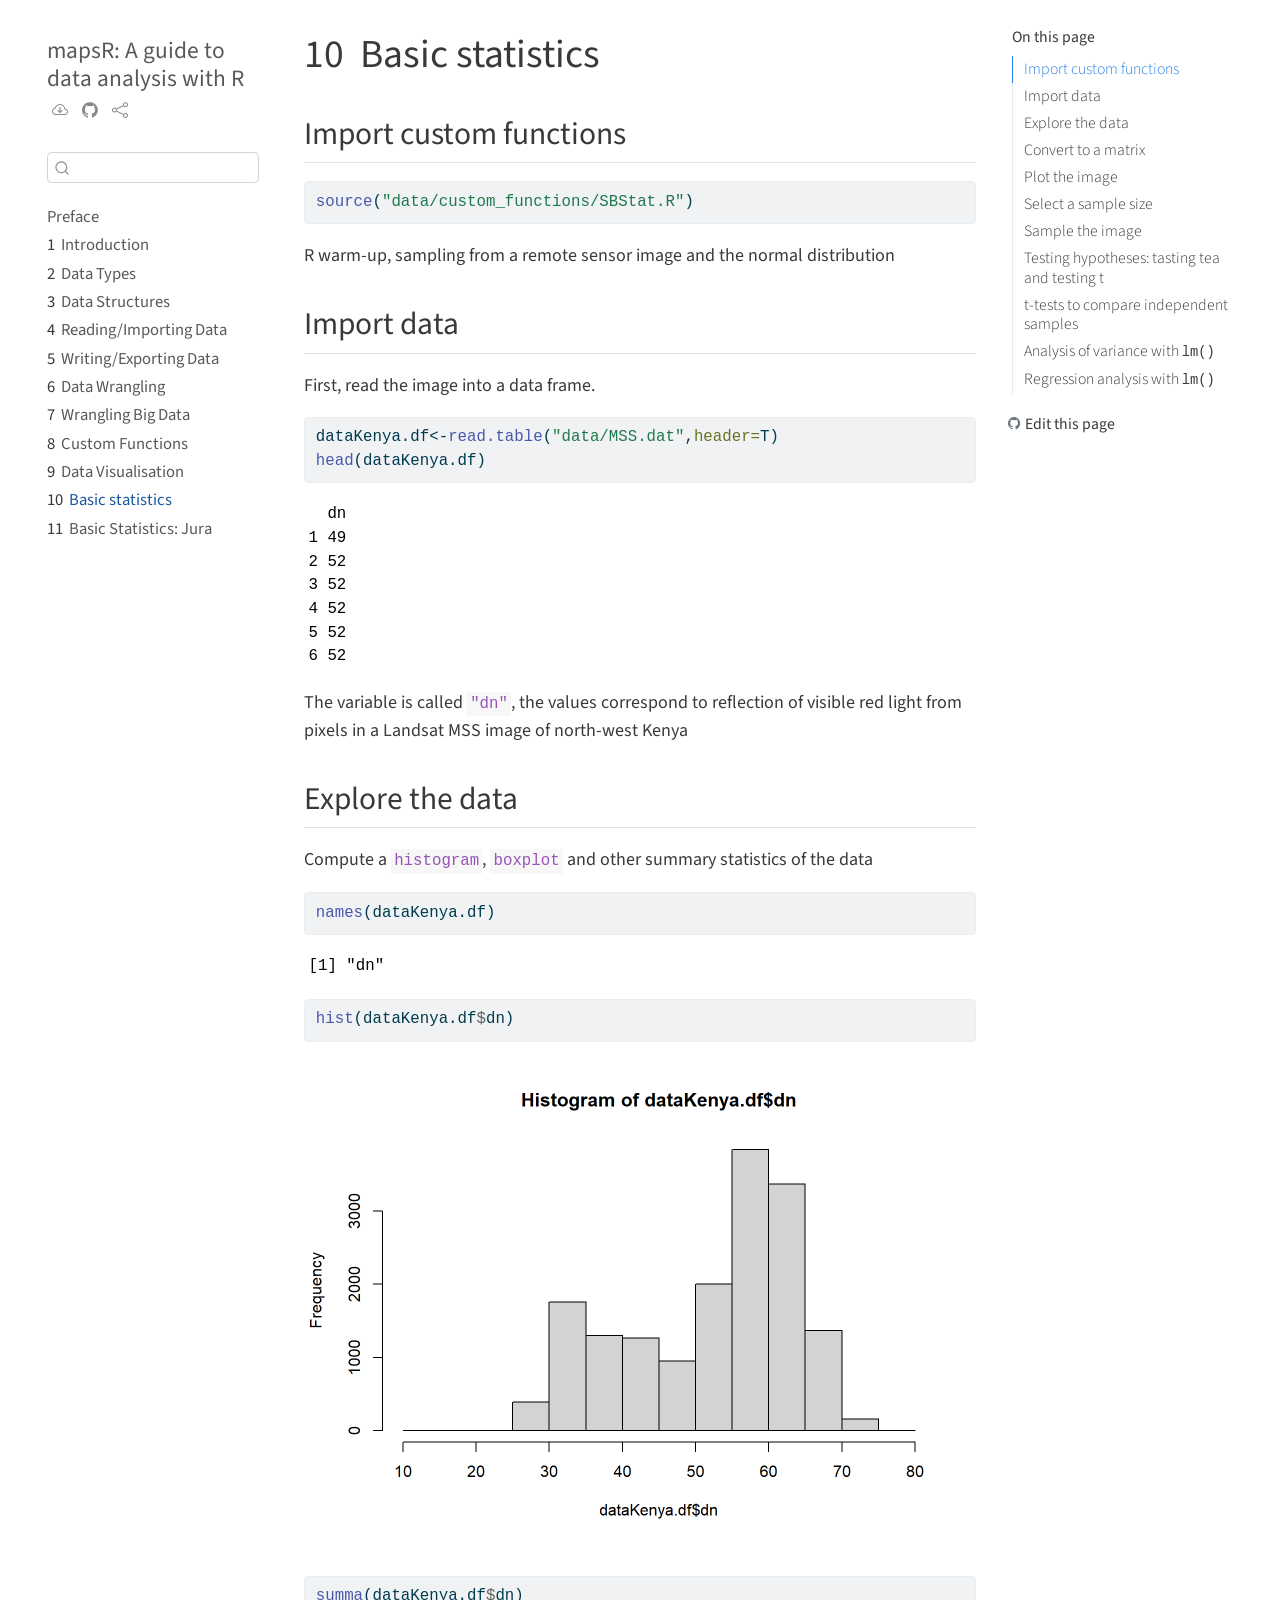
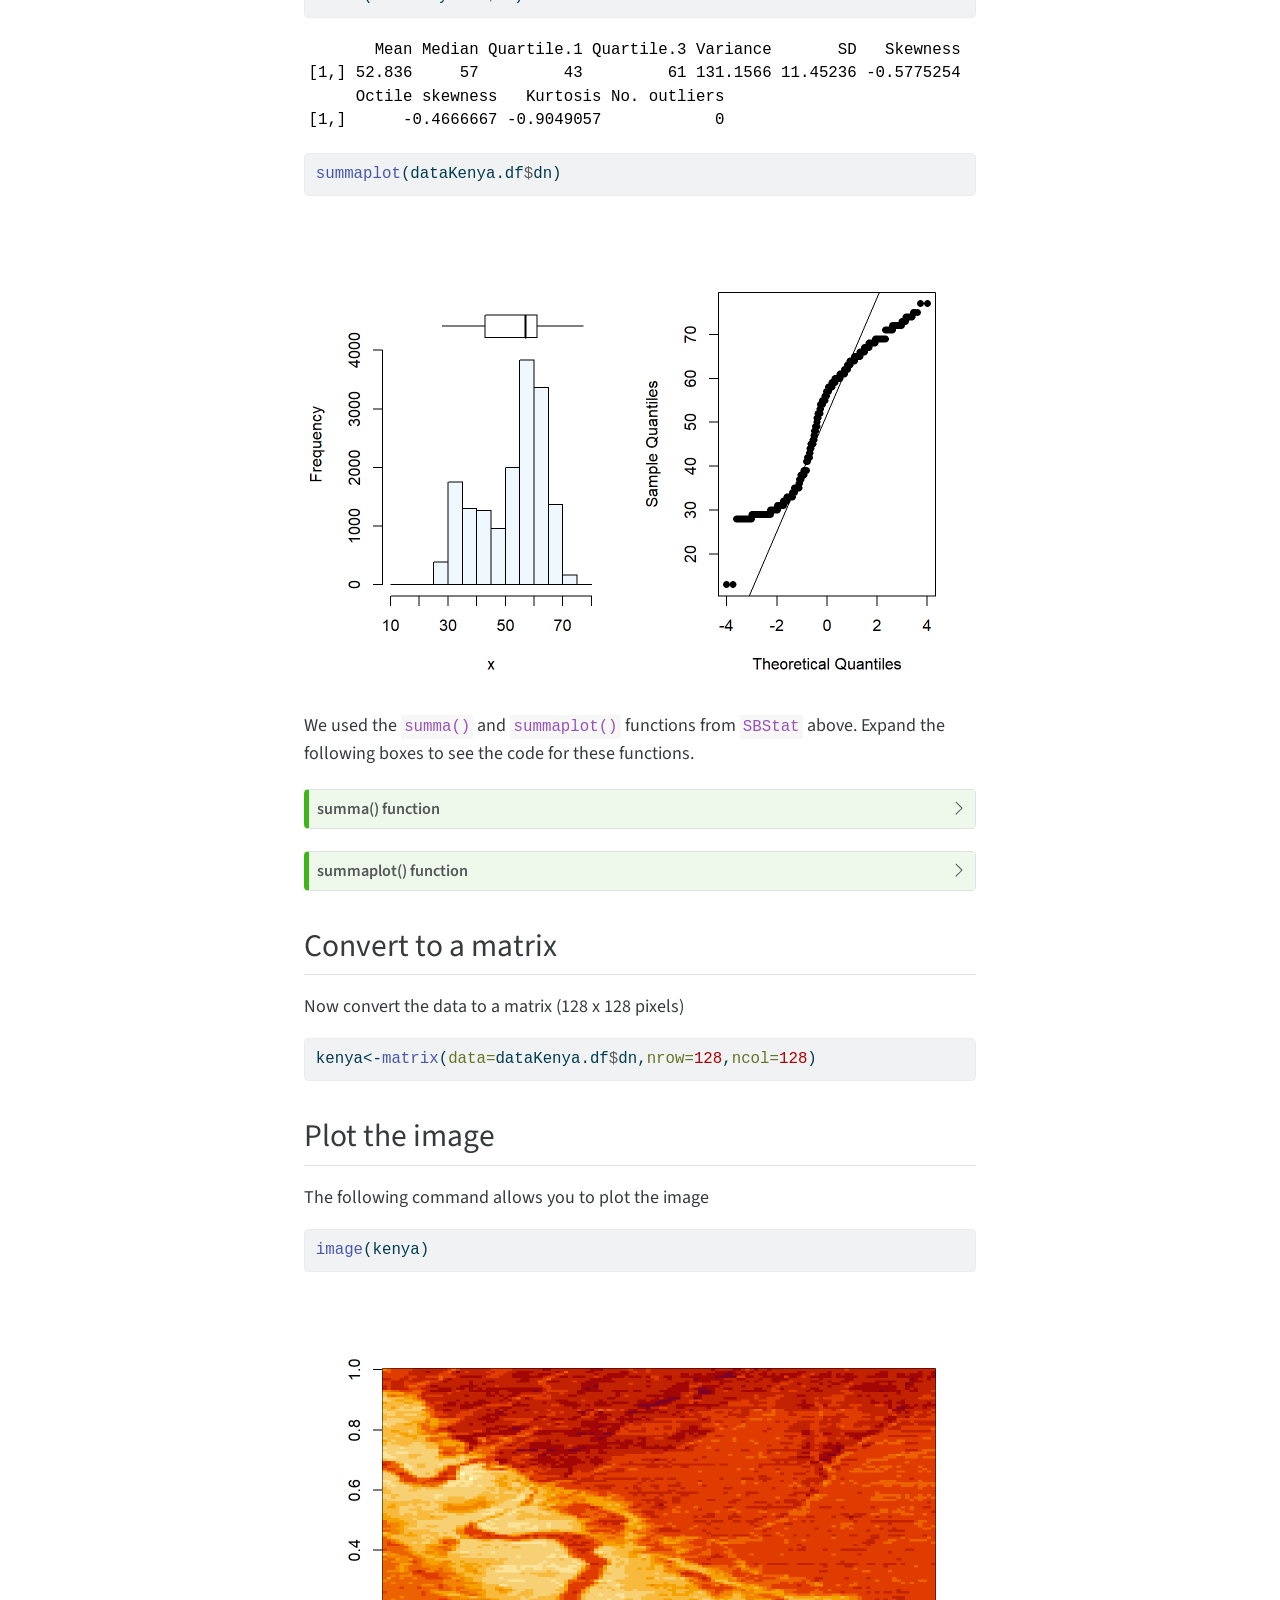
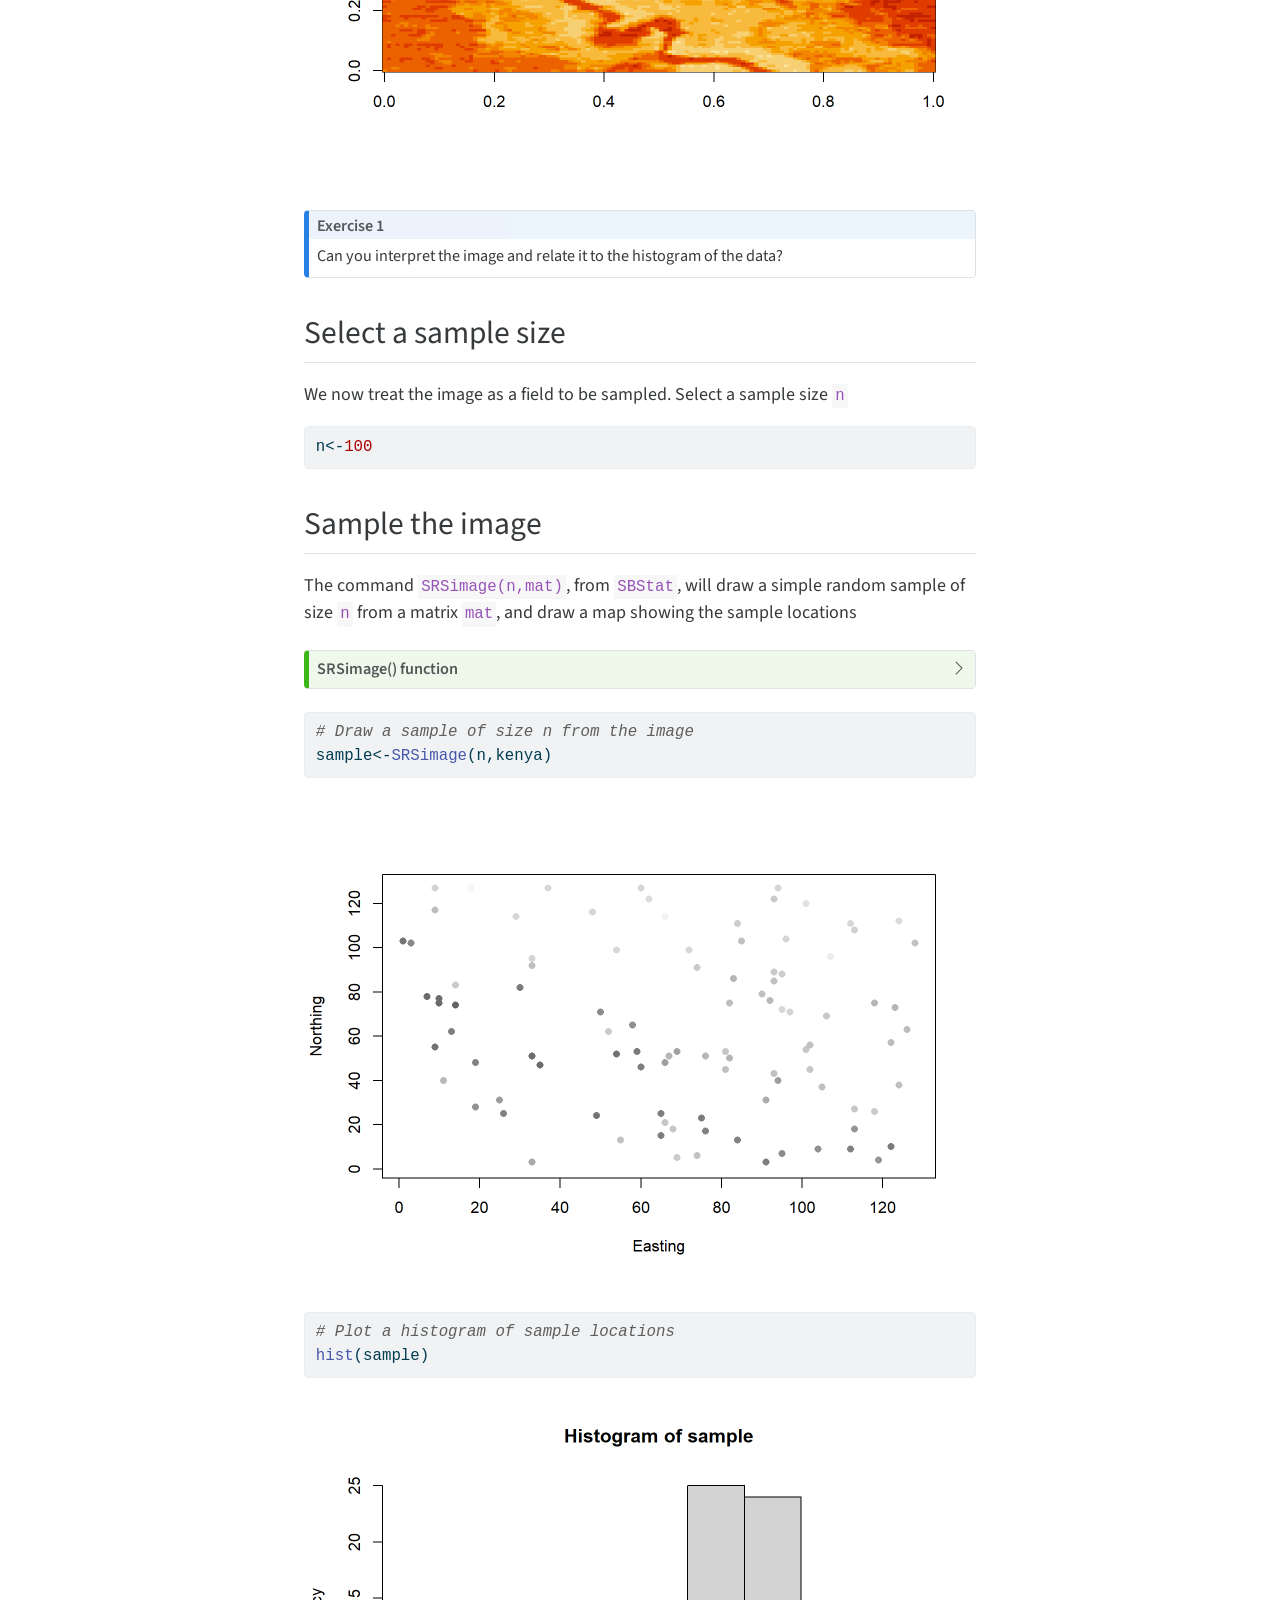
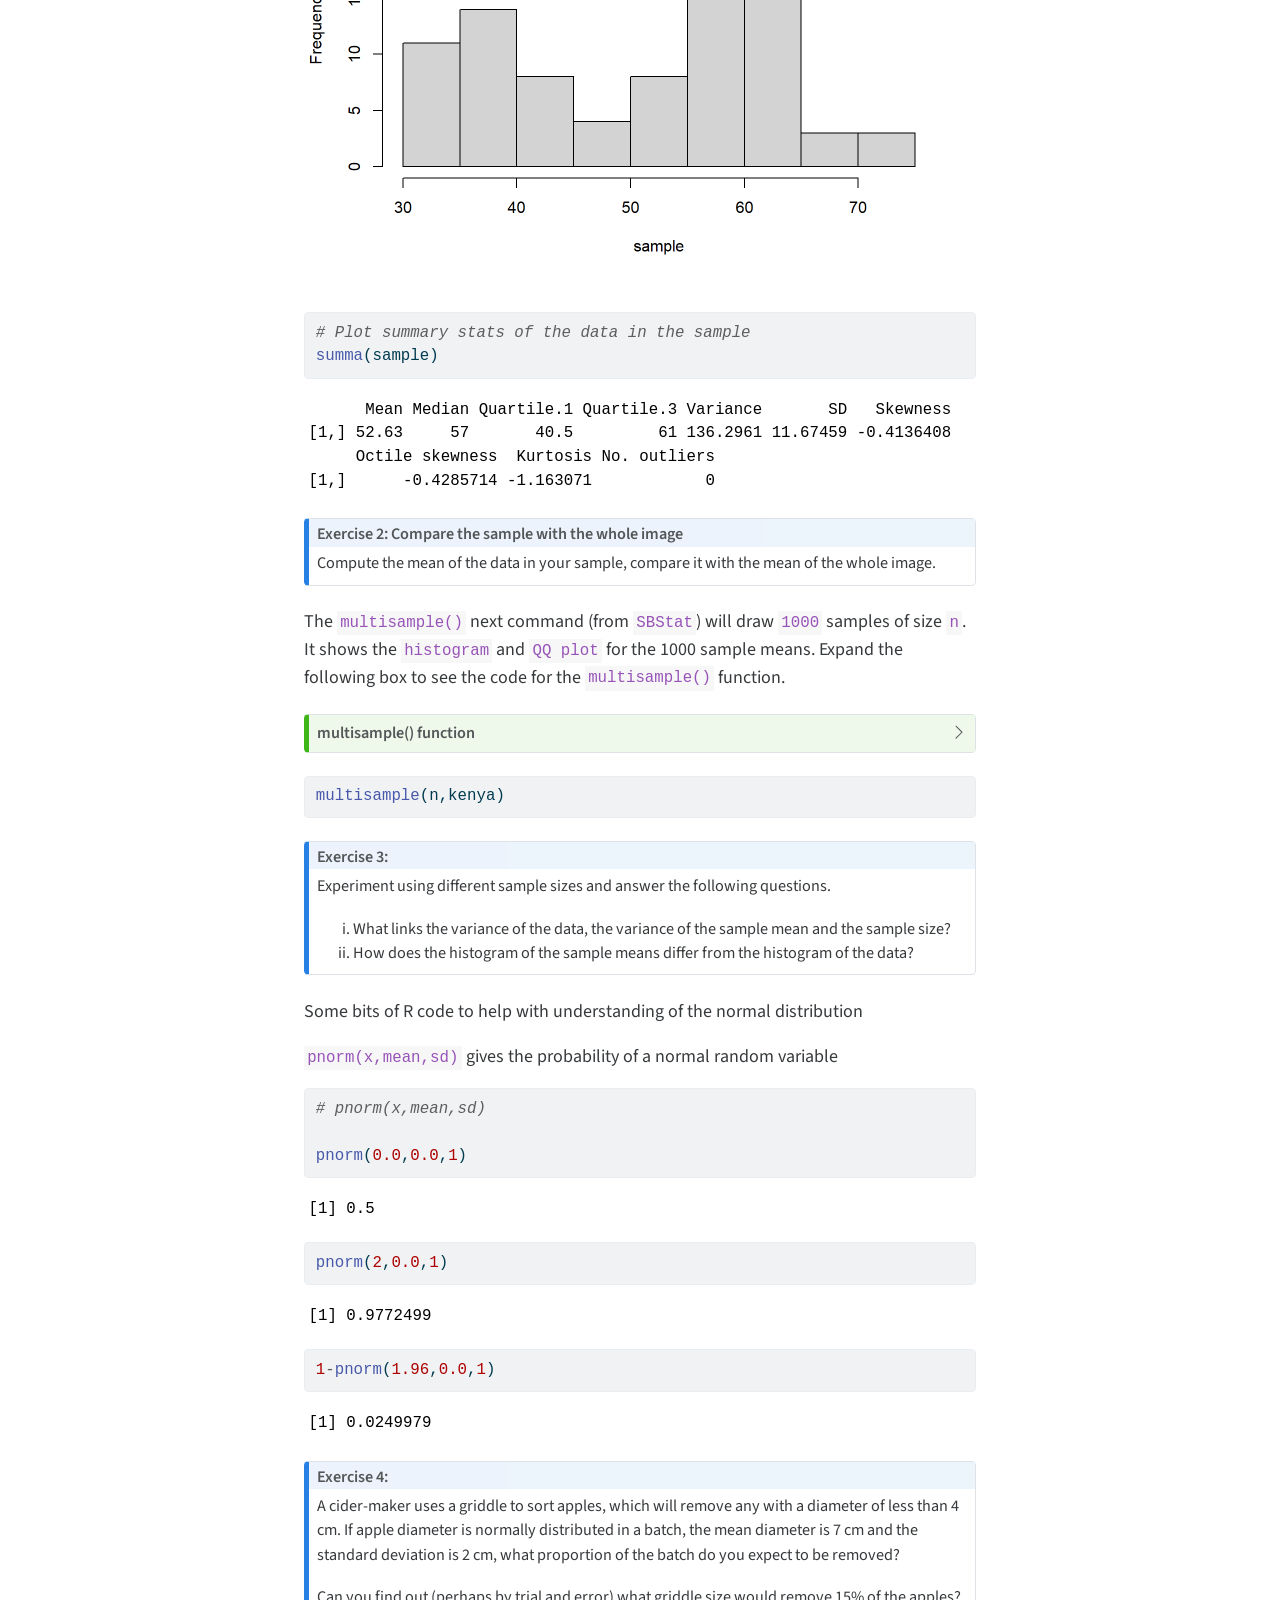
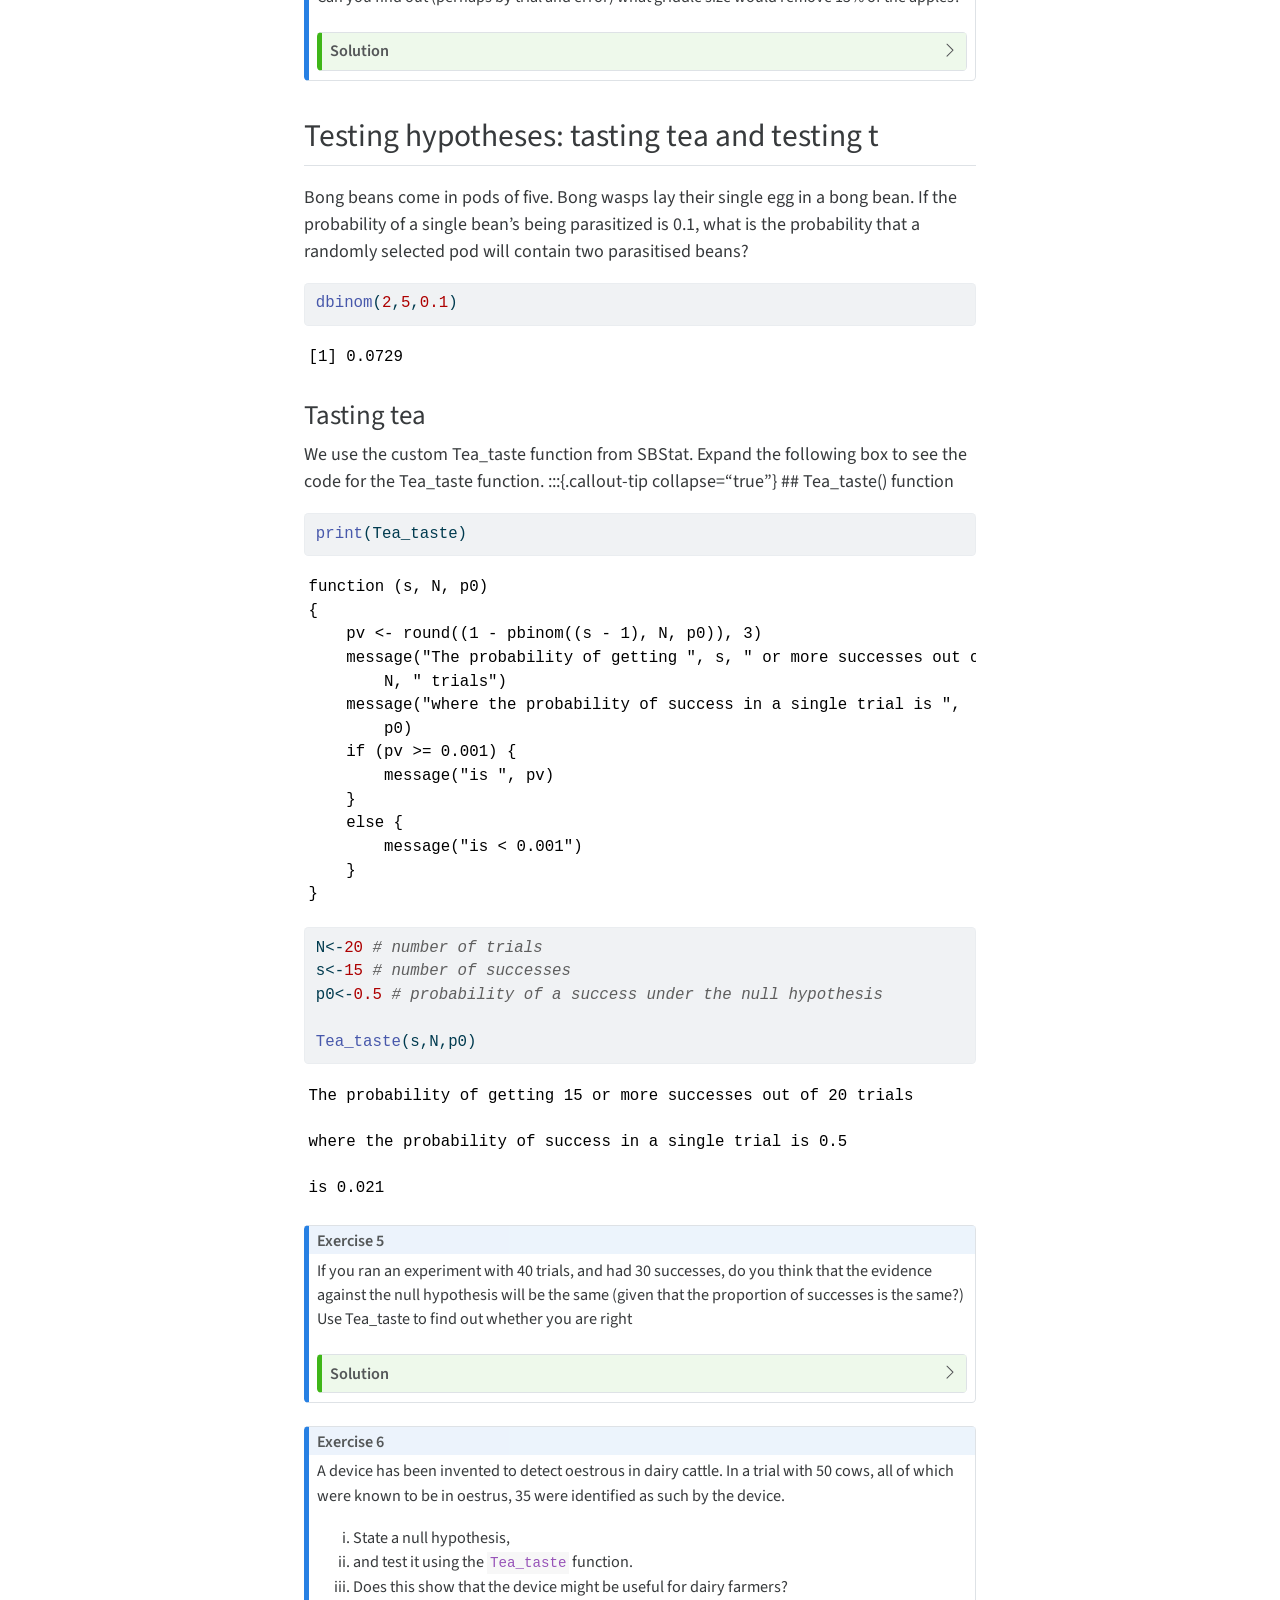
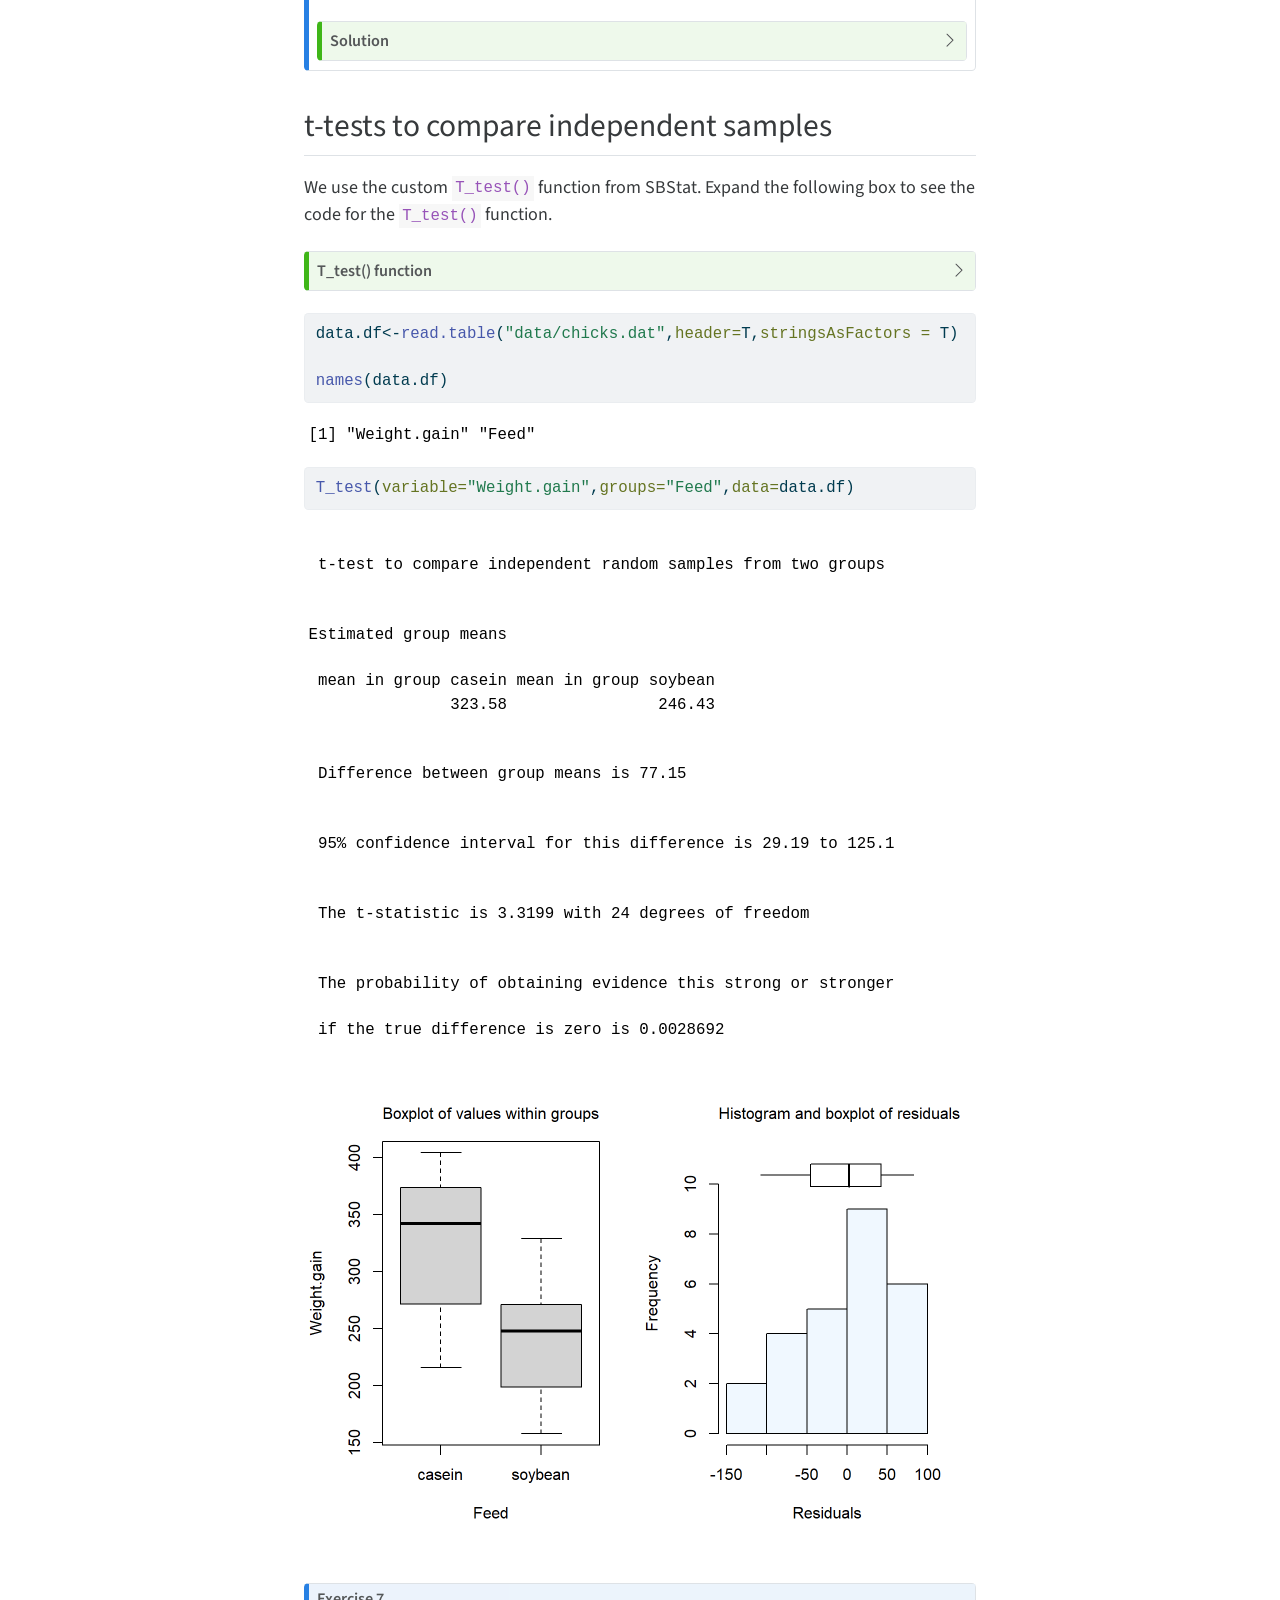
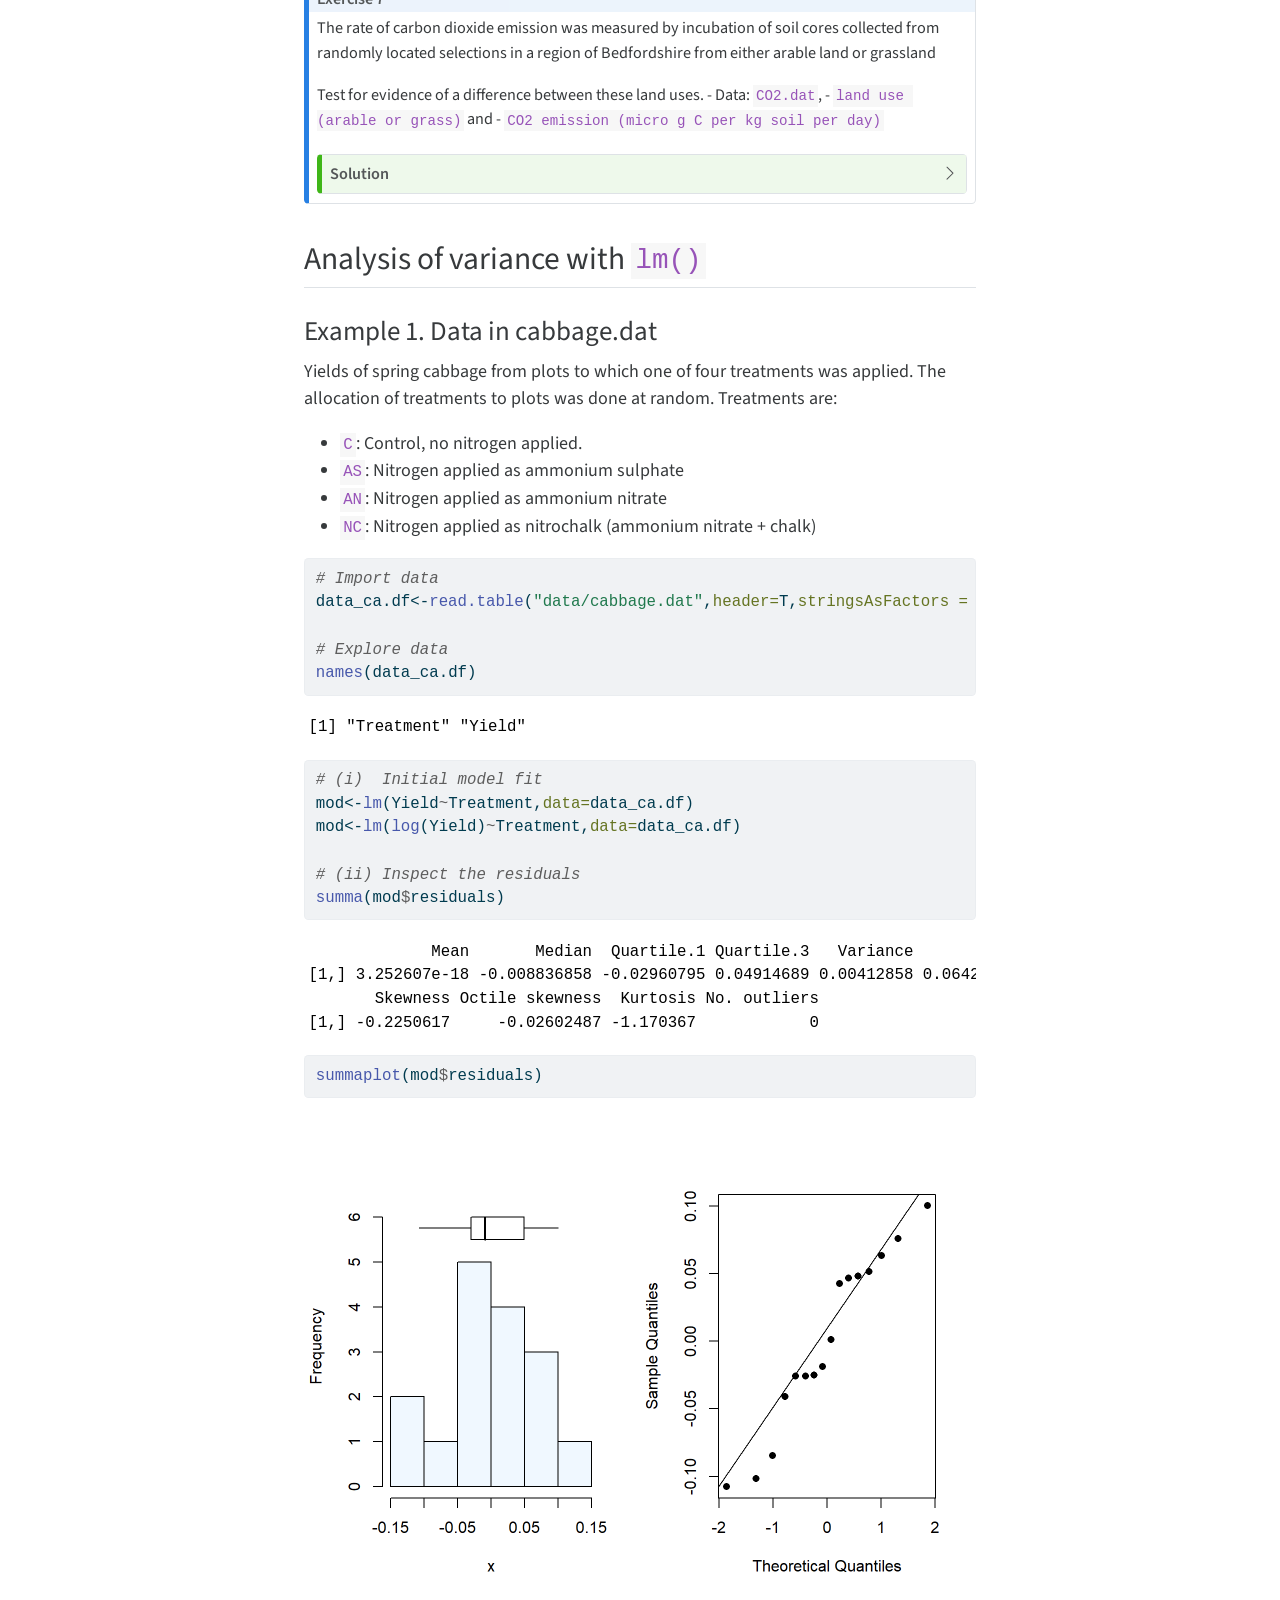
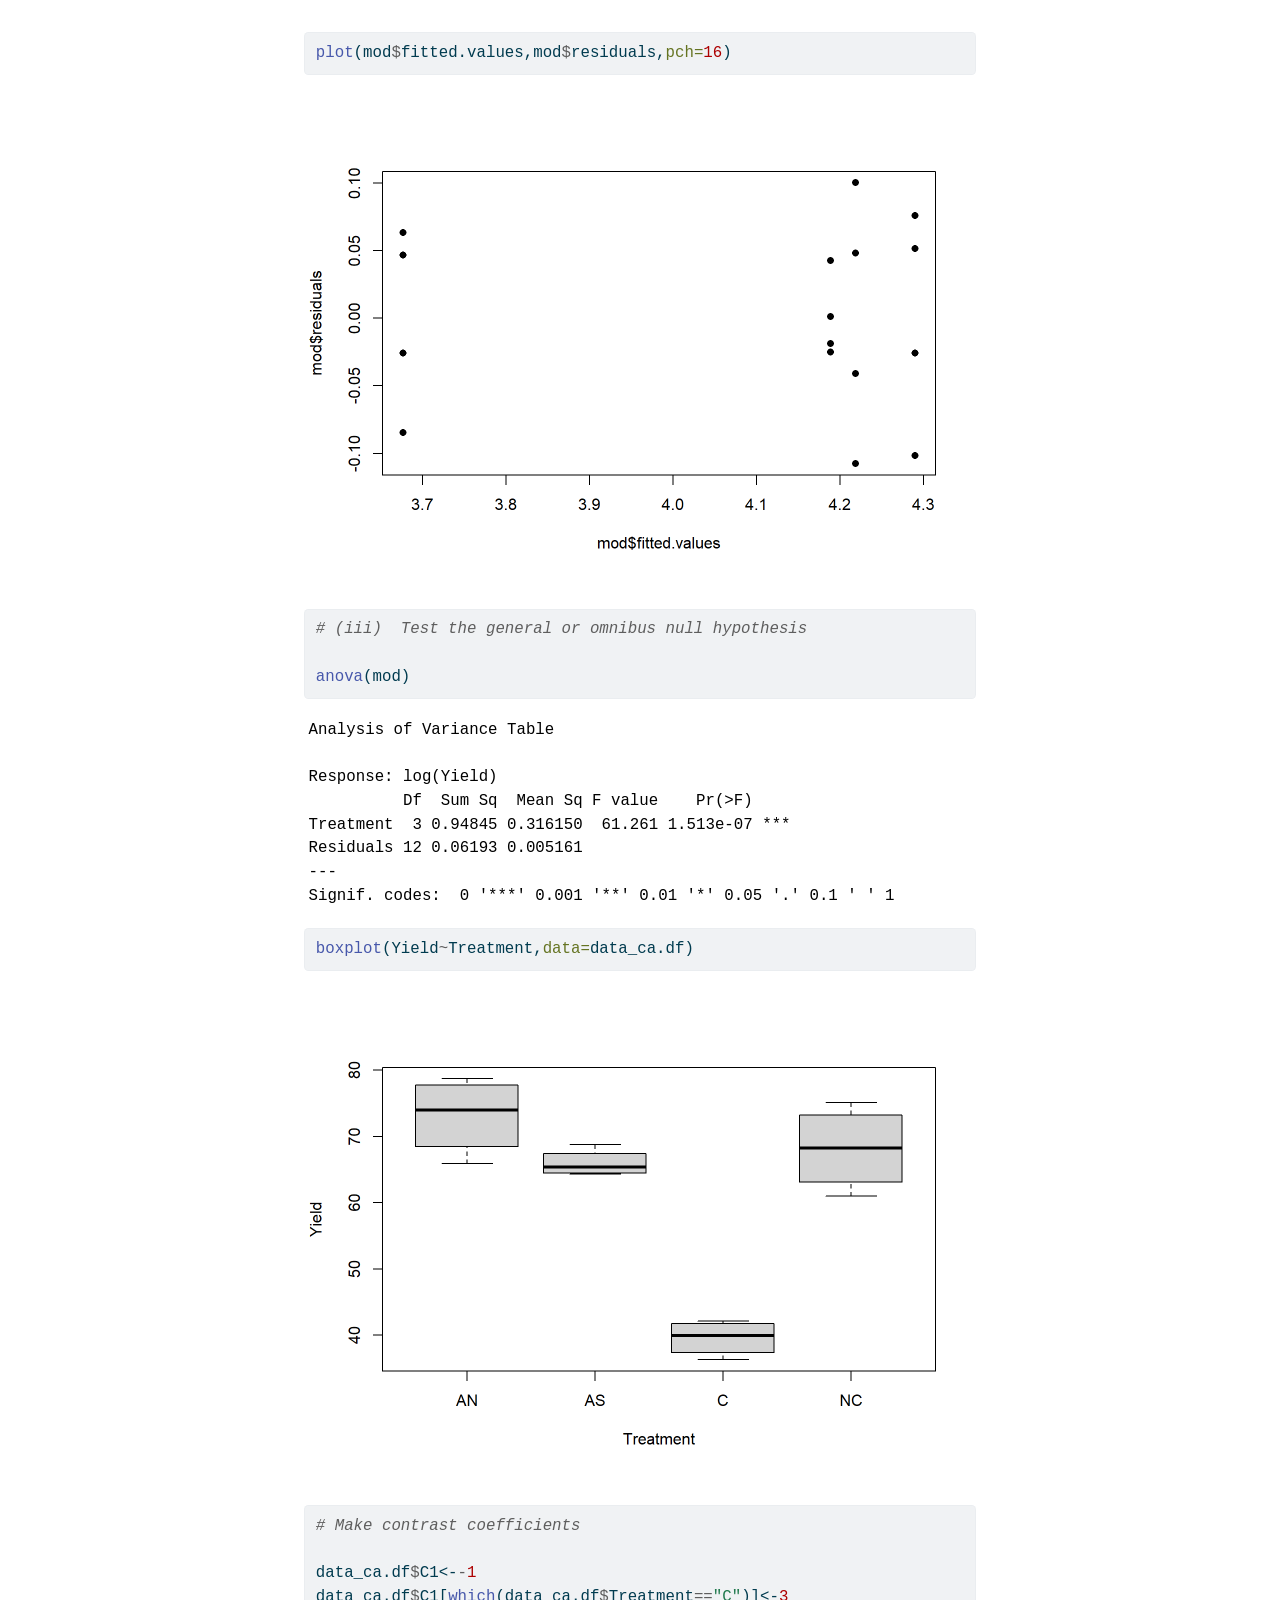
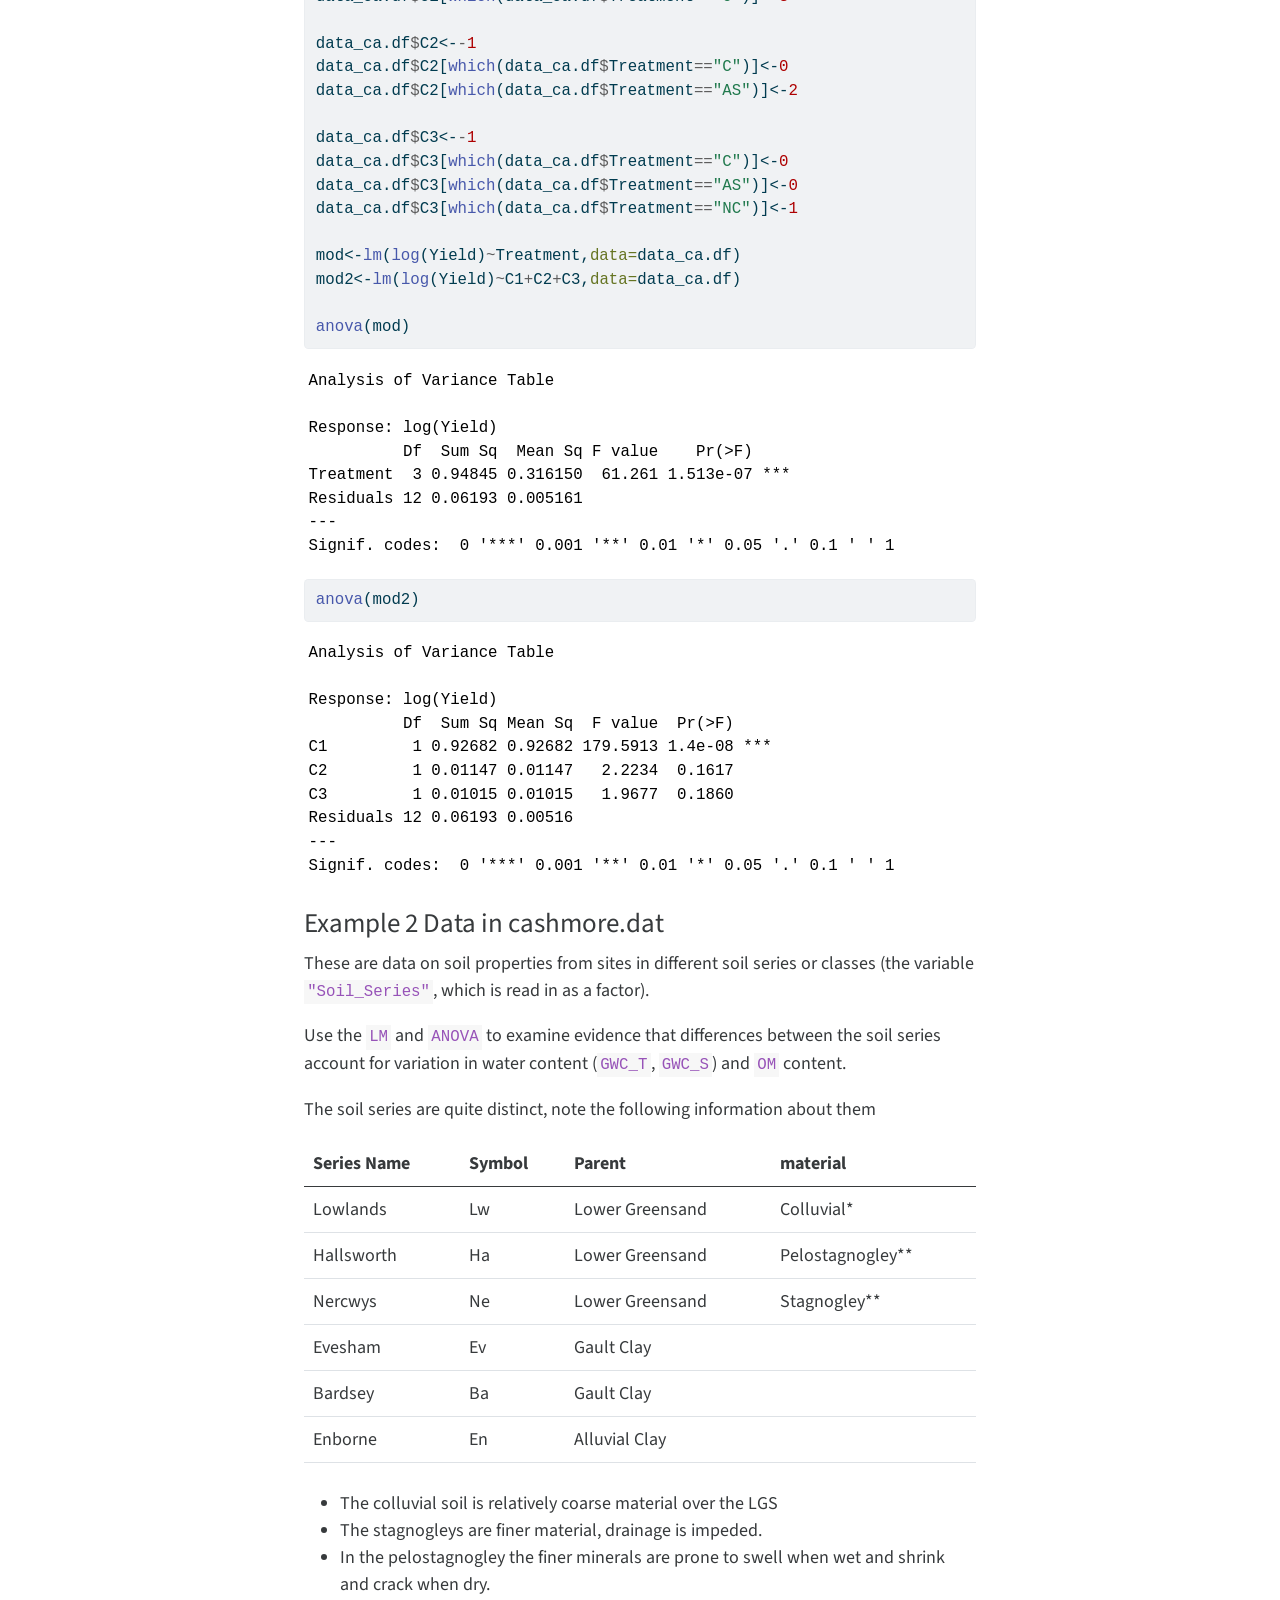
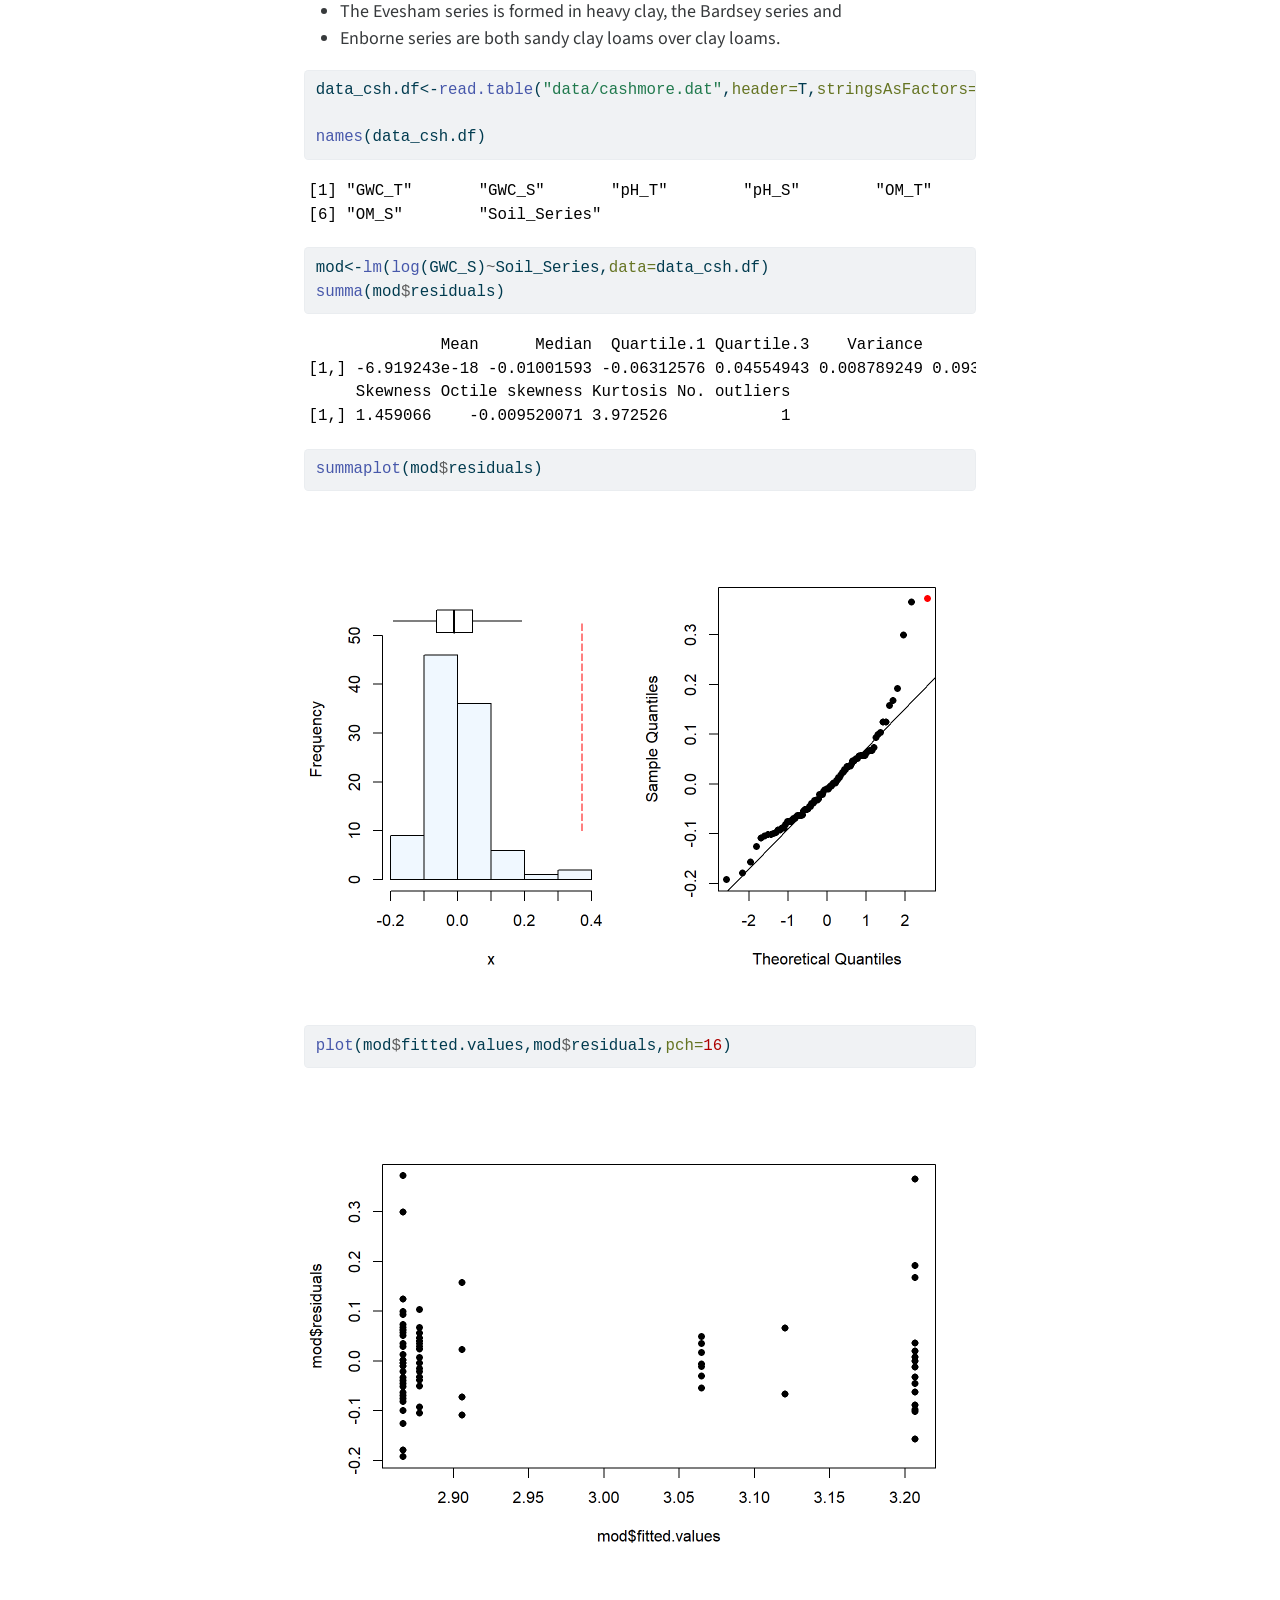
==== commit e49a42fe: "Updated the whole manual" ====
--- a/docs/basic_statistics.html
+++ b/docs/basic_statistics.html
@@ -148,24 +148,10 @@
     <div class="sidebar-title mb-0 py-0">
       <a href="./">mapsR: A guide to data analysis with R</a> 
         <div class="sidebar-tools-main tools-wide">
+    <a href="https://dzvoti.github.io/mapsR/data.zip" title="" class="sidebar-tool px-1"><i class="bi bi-cloud-arrow-down"></i></a>
     <a href="https://github.com/dzvoti/mapsR/" title="Source Code" class="sidebar-tool px-1"><i class="bi bi-github"></i></a>
-    <a href="" title="Download" id="sidebar-tool-dropdown-0" class="sidebar-tool dropdown-toggle px-1" data-bs-toggle="dropdown" aria-expanded="false"><i class="bi bi-download"></i></a>
+    <a href="" title="Share" id="sidebar-tool-dropdown-0" class="sidebar-tool dropdown-toggle px-1" data-bs-toggle="dropdown" aria-expanded="false"><i class="bi bi-share"></i></a>
     <ul class="dropdown-menu" aria-labelledby="sidebar-tool-dropdown-0">
-        <li>
-          <a class="dropdown-item sidebar-tools-main-item" href="./mapsR.pdf">
-            <i class="bi bi-bi-file-pdf pe-1"></i>
-          Download PDF
-          </a>
-        </li>
-        <li>
-          <a class="dropdown-item sidebar-tools-main-item" href="./mapsR.epub">
-            <i class="bi bi-bi-journal pe-1"></i>
-          Download ePub
-          </a>
-        </li>
-    </ul>
-    <a href="" title="Share" id="sidebar-tool-dropdown-1" class="sidebar-tool dropdown-toggle px-1" data-bs-toggle="dropdown" aria-expanded="false"><i class="bi bi-share"></i></a>
-    <ul class="dropdown-menu" aria-labelledby="sidebar-tool-dropdown-1">
         <li>
           <a class="dropdown-item sidebar-tools-main-item" href="https://twitter.com/intent/tweet?url=|url|">
             <i class="bi bi-bi-twitter pe-1"></i>
@@ -221,17 +207,17 @@
 </li>
         <li class="sidebar-item">
   <div class="sidebar-item-container"> 
-  <a href="./functions.html" class="sidebar-item-text sidebar-link"><span class="chapter-number">6</span>&nbsp; <span class="chapter-title">Custom Functions</span></a>
+  <a href="./data_wrangling.html" class="sidebar-item-text sidebar-link"><span class="chapter-number">6</span>&nbsp; <span class="chapter-title">Data Wrangling</span></a>
   </div>
 </li>
         <li class="sidebar-item">
   <div class="sidebar-item-container"> 
-  <a href="./data_wrangling.html" class="sidebar-item-text sidebar-link"><span class="chapter-number">7</span>&nbsp; <span class="chapter-title">Data Wrangling</span></a>
+  <a href="./big_data.html" class="sidebar-item-text sidebar-link"><span class="chapter-number">7</span>&nbsp; <span class="chapter-title">Wrangling Big Data</span></a>
   </div>
 </li>
         <li class="sidebar-item">
   <div class="sidebar-item-container"> 
-  <a href="./big_data.html" class="sidebar-item-text sidebar-link"><span class="chapter-number">8</span>&nbsp; <span class="chapter-title">Wrangling Big Data</span></a>
+  <a href="./functions.html" class="sidebar-item-text sidebar-link"><span class="chapter-number">8</span>&nbsp; <span class="chapter-title">Custom Functions</span></a>
   </div>
 </li>
         <li class="sidebar-item">
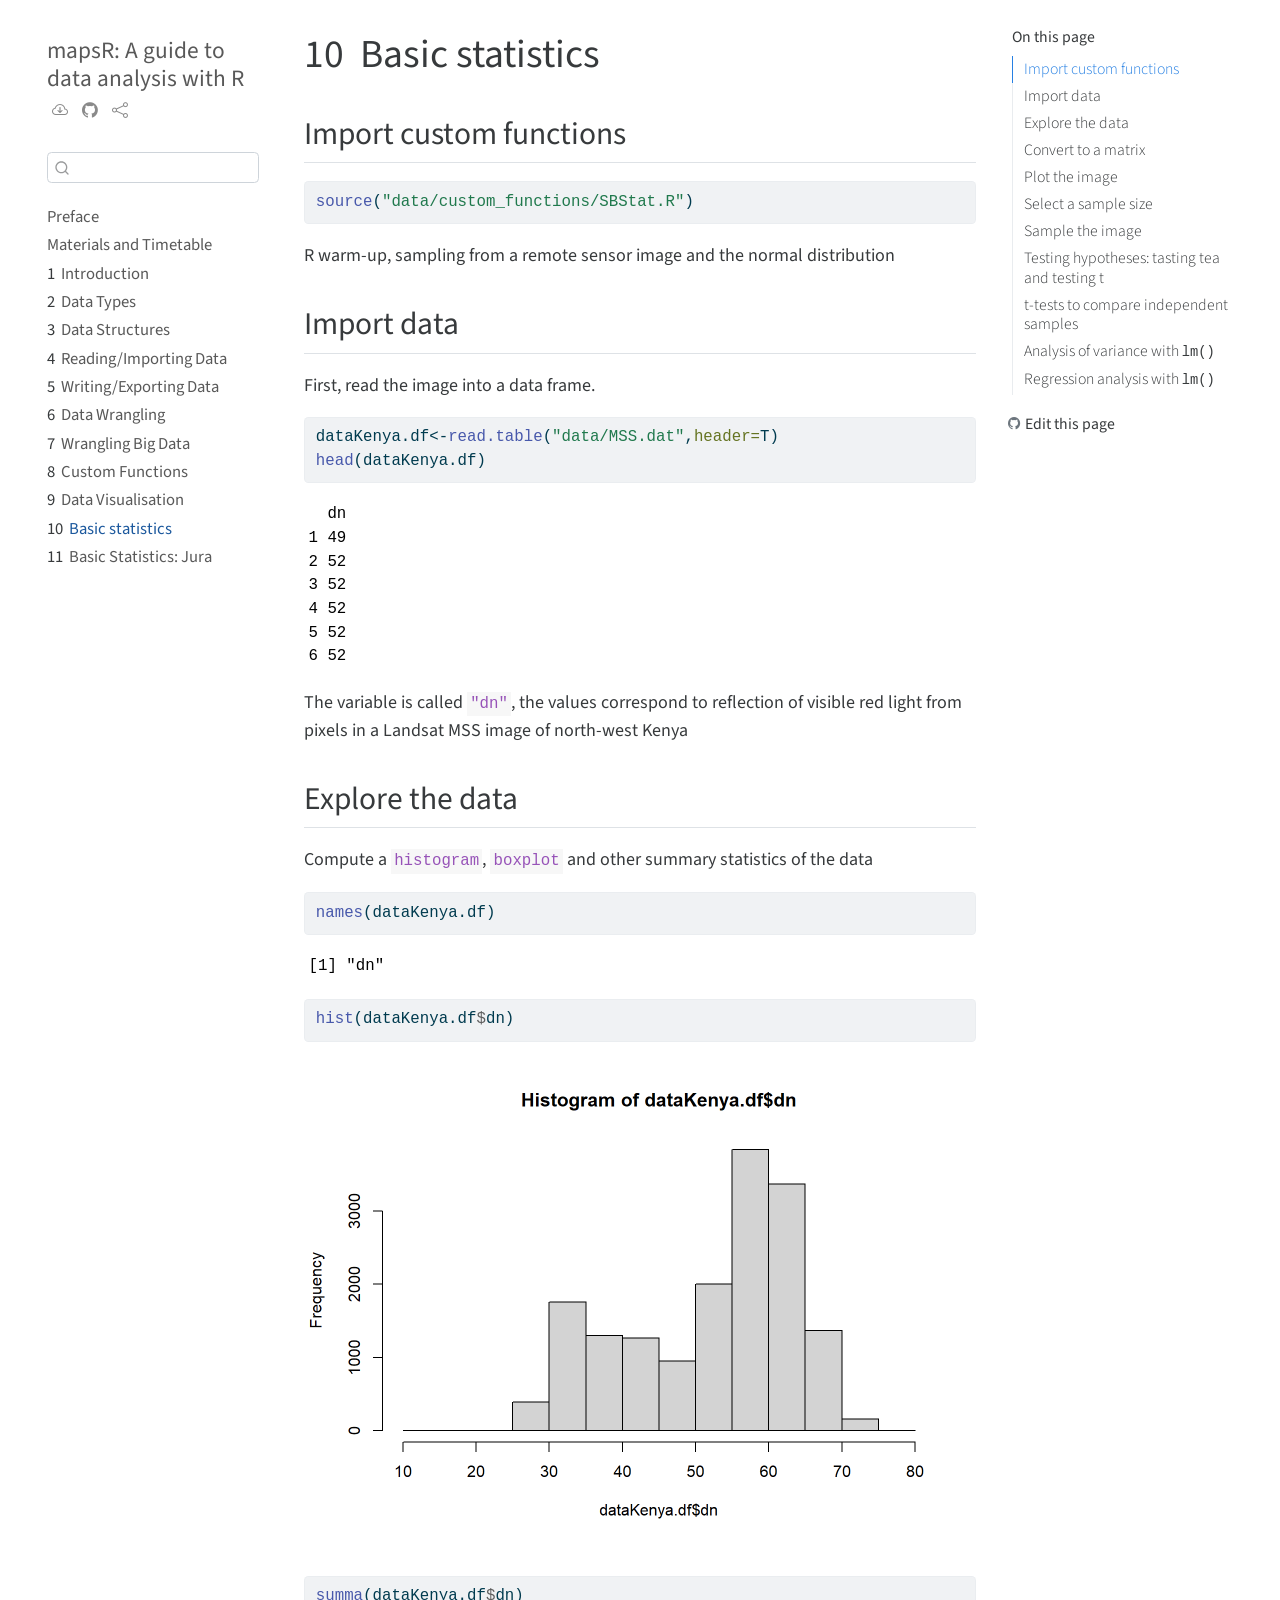
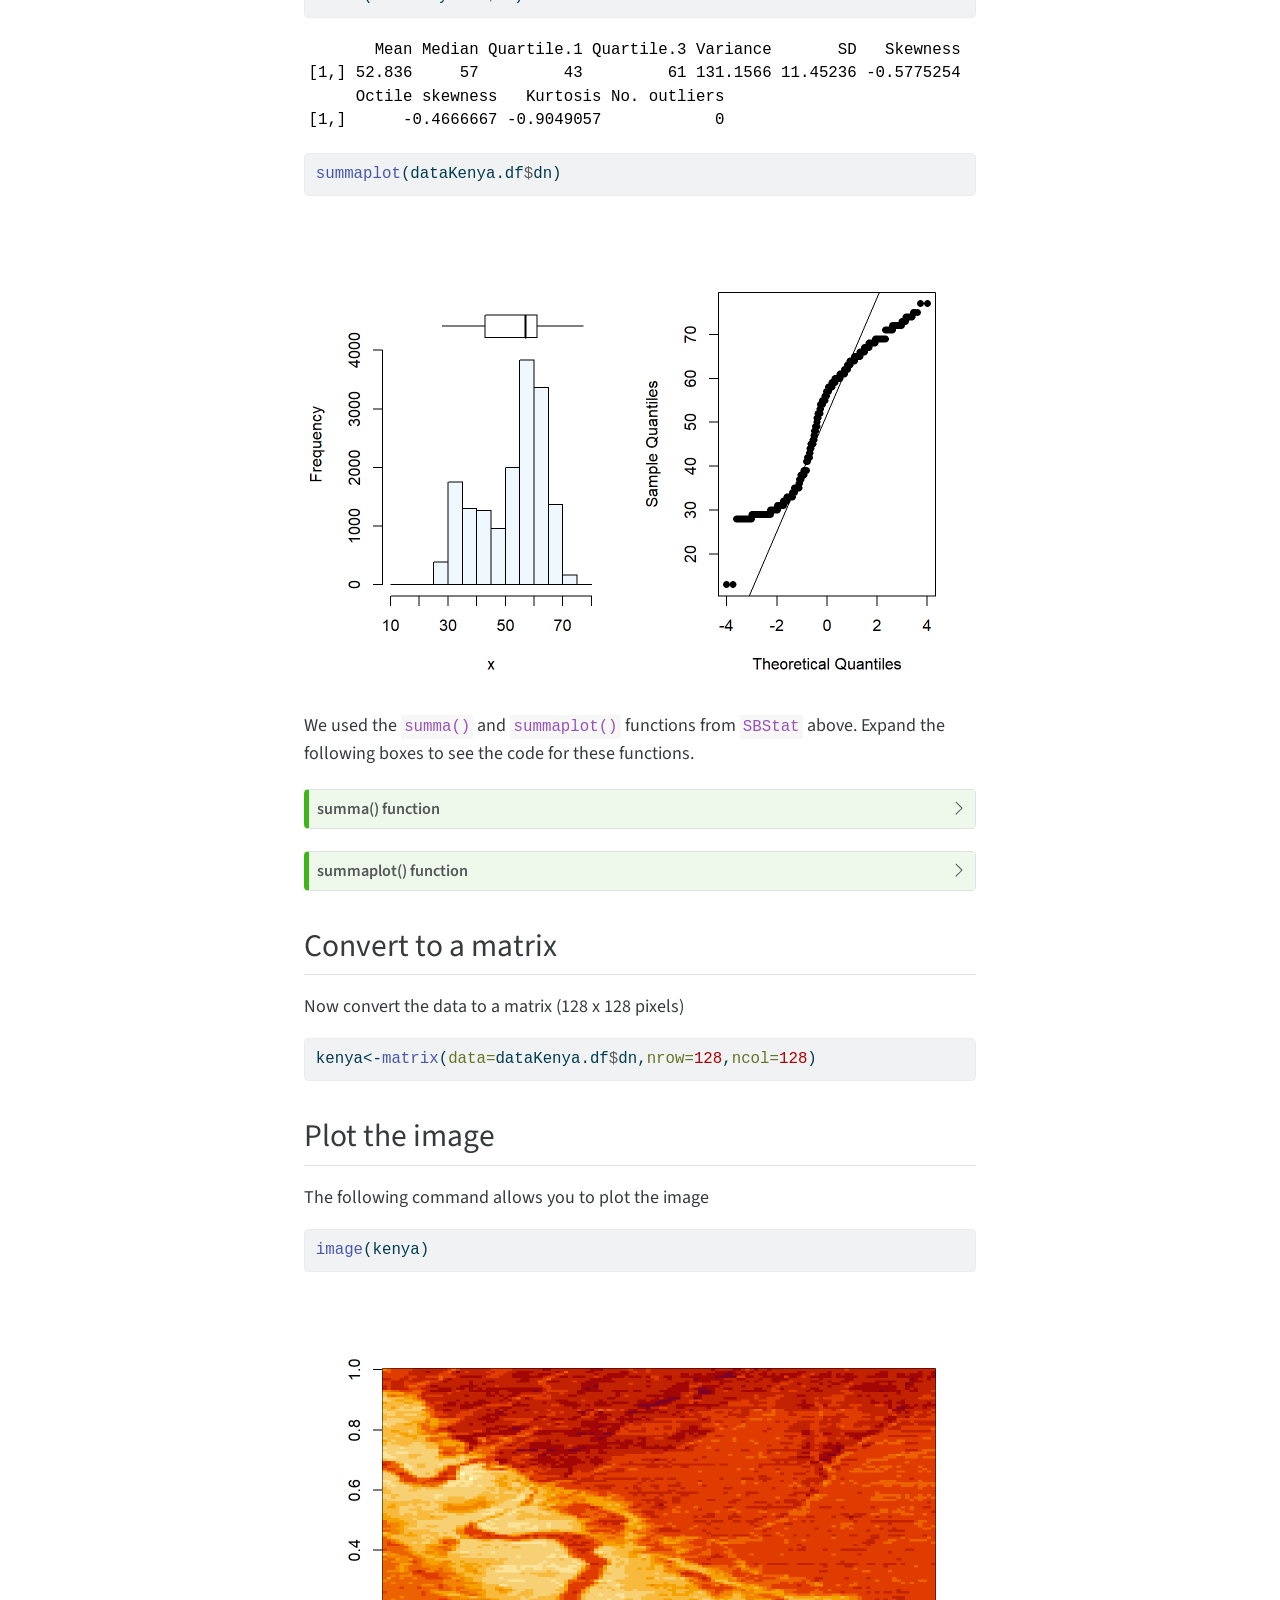
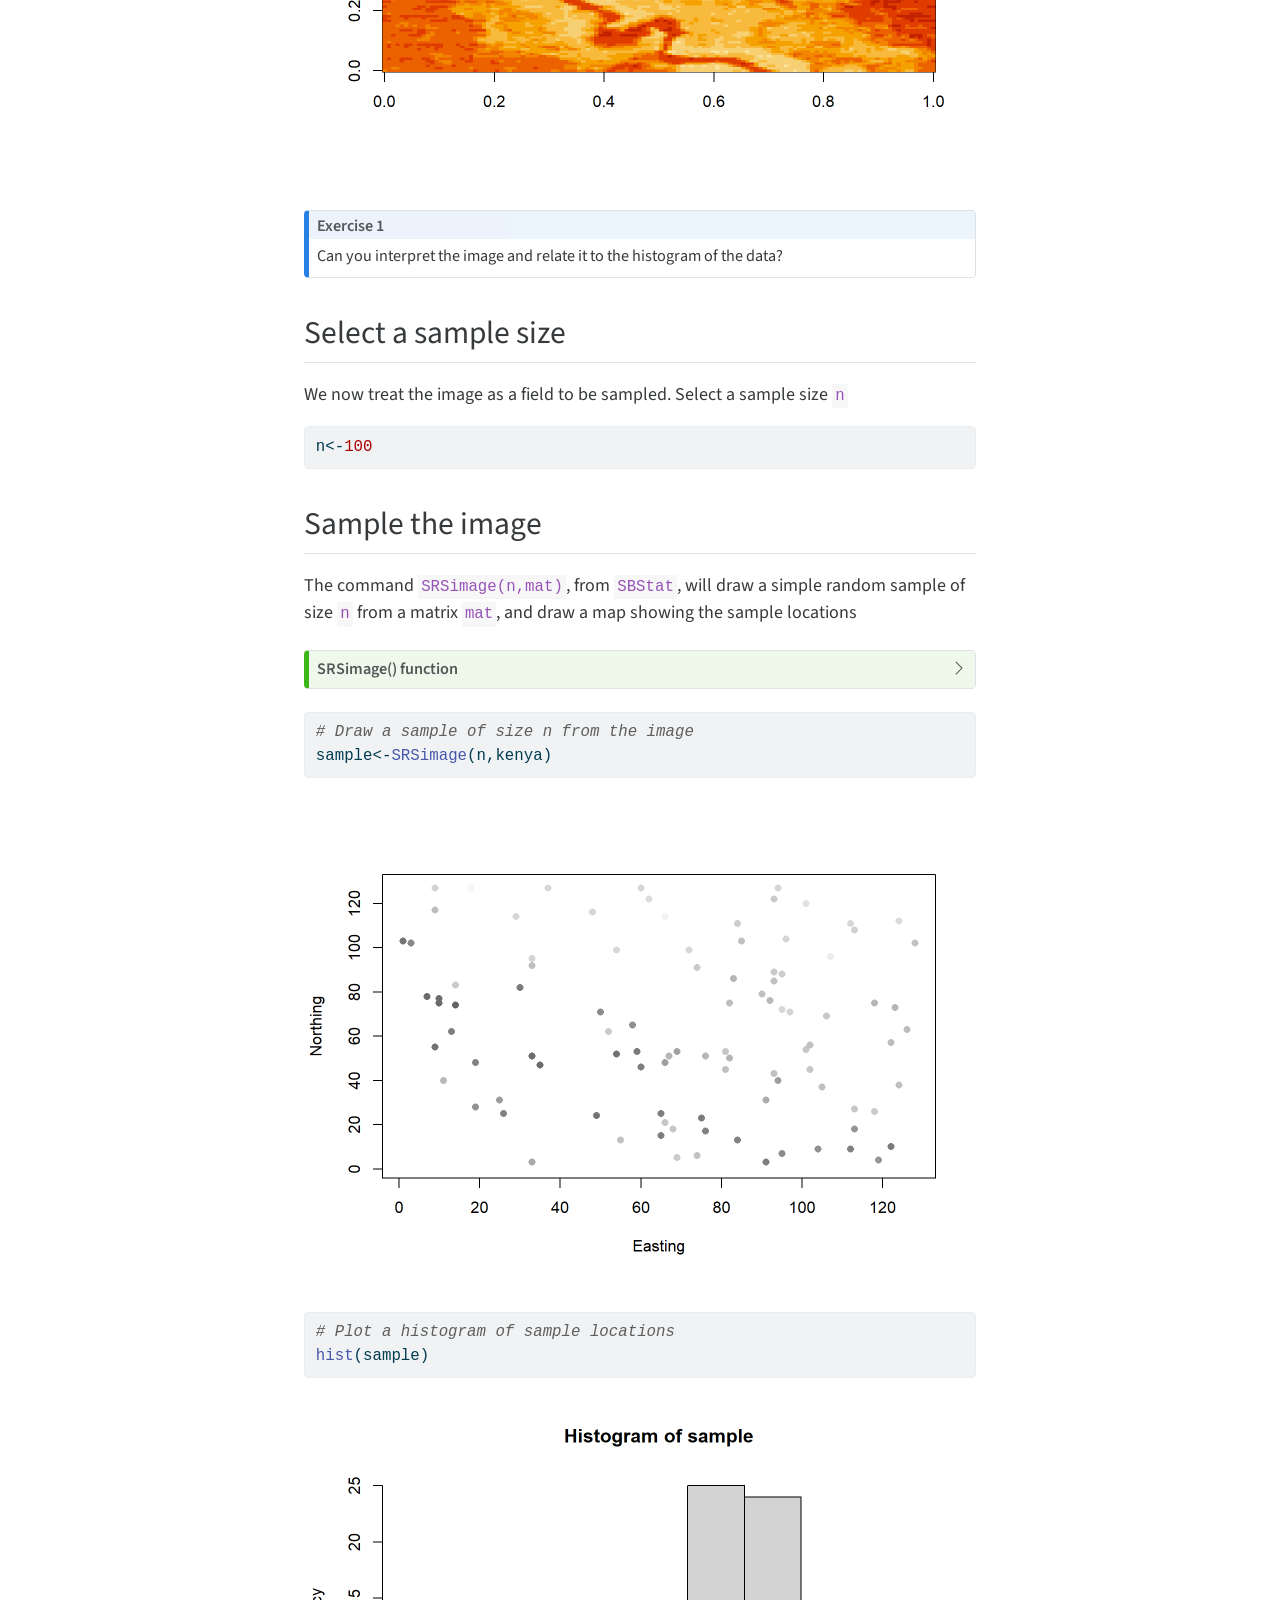
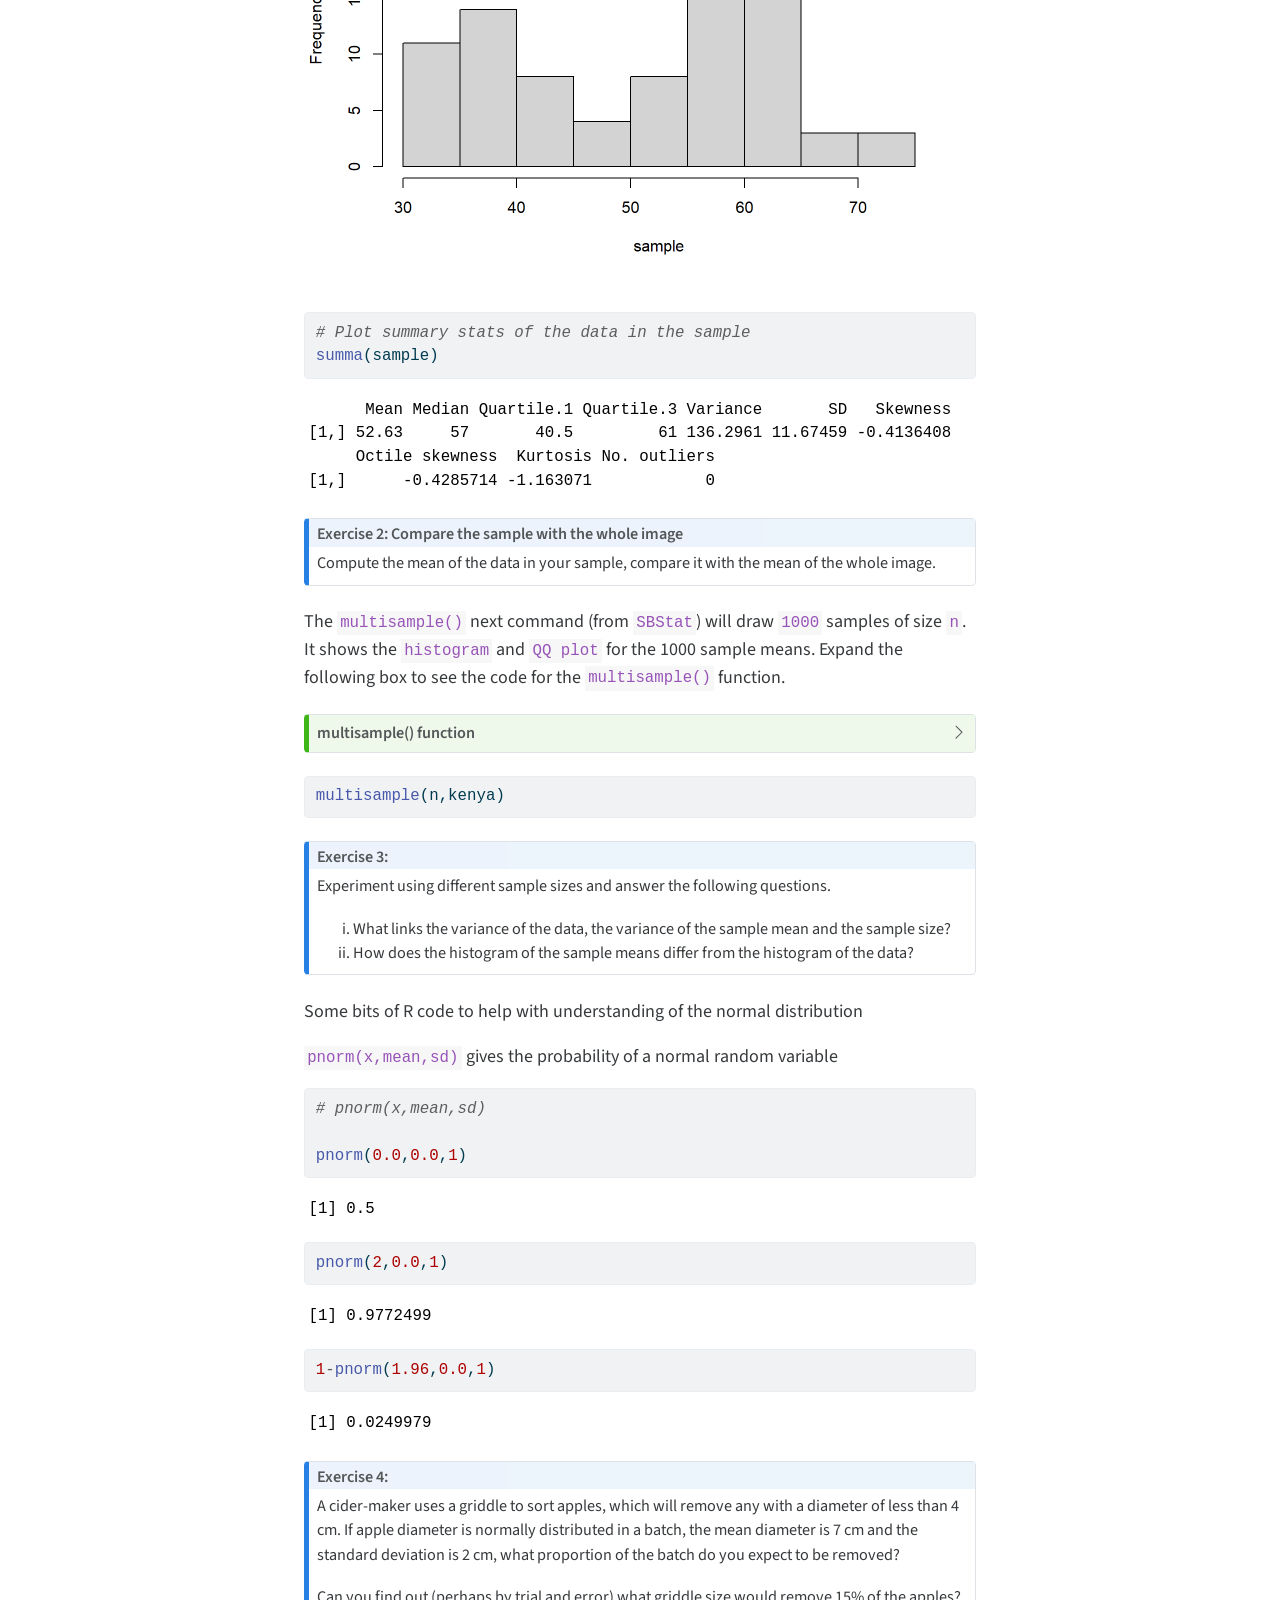
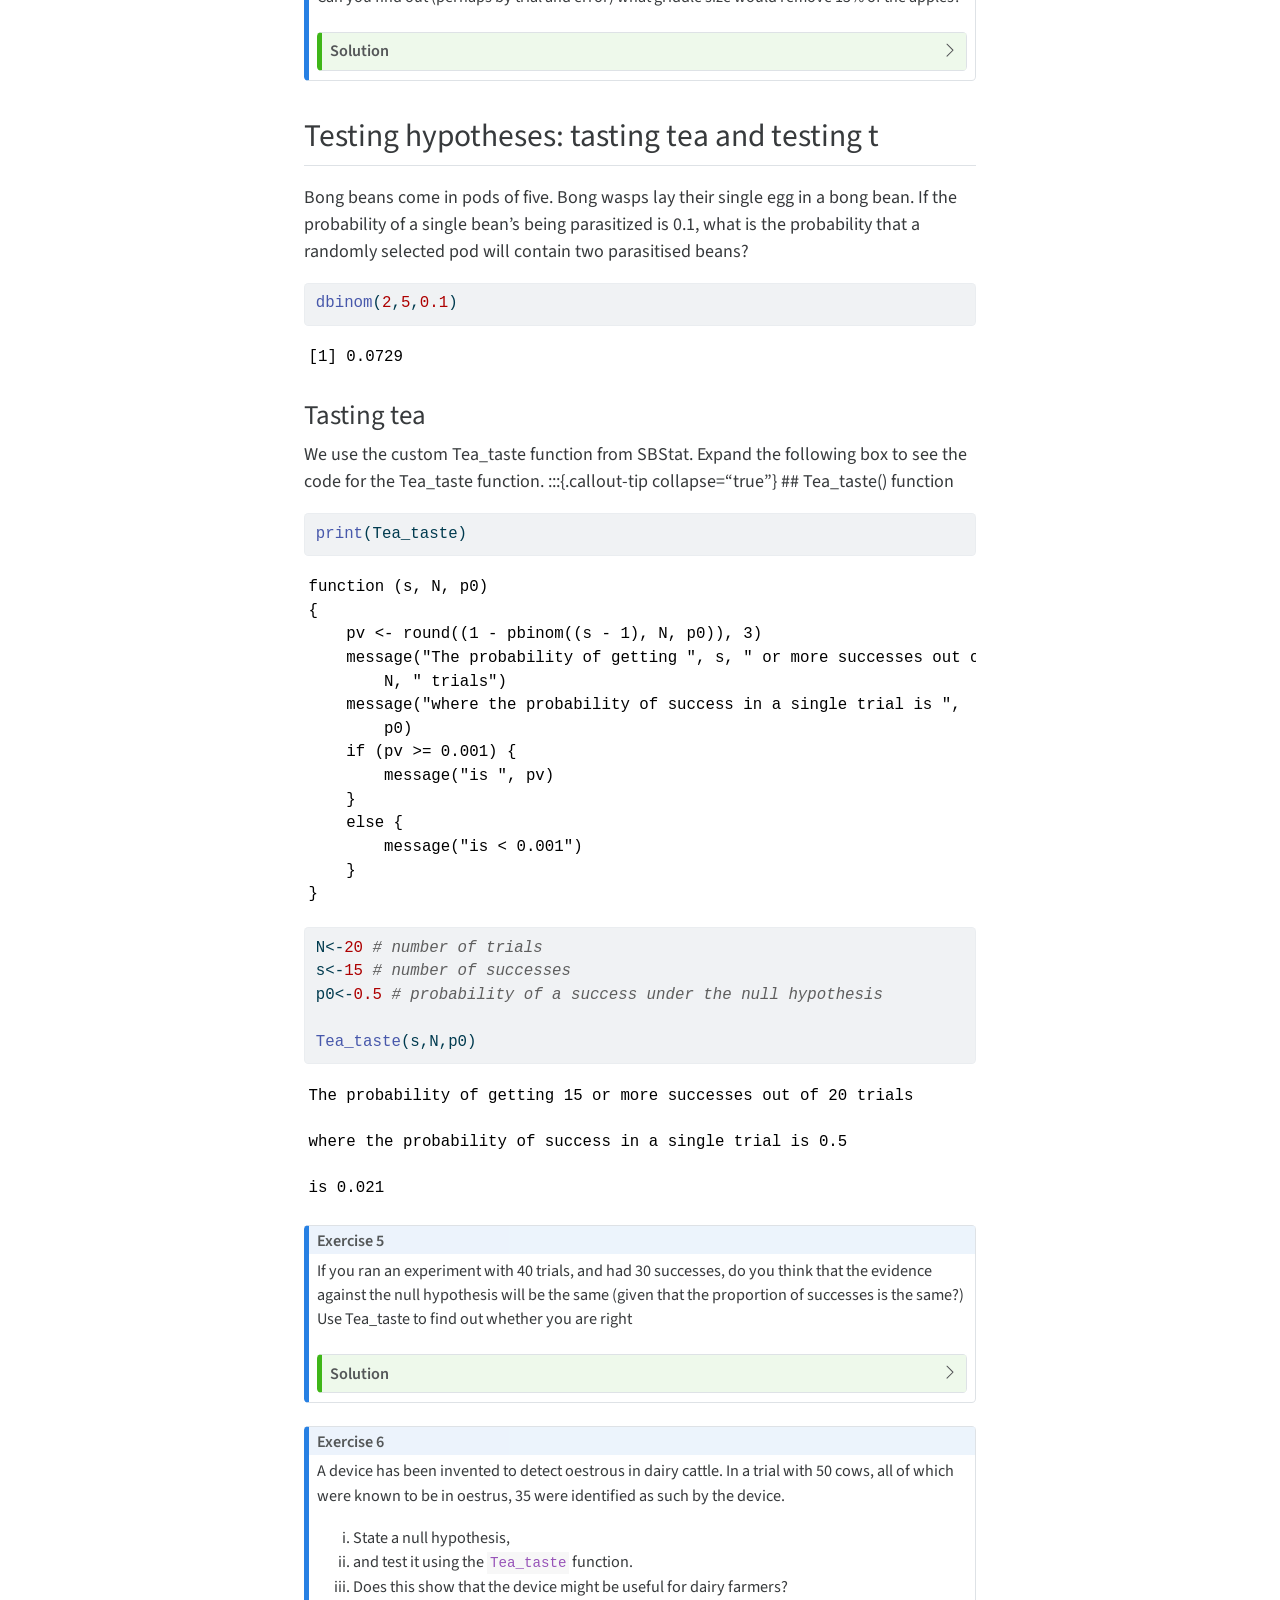
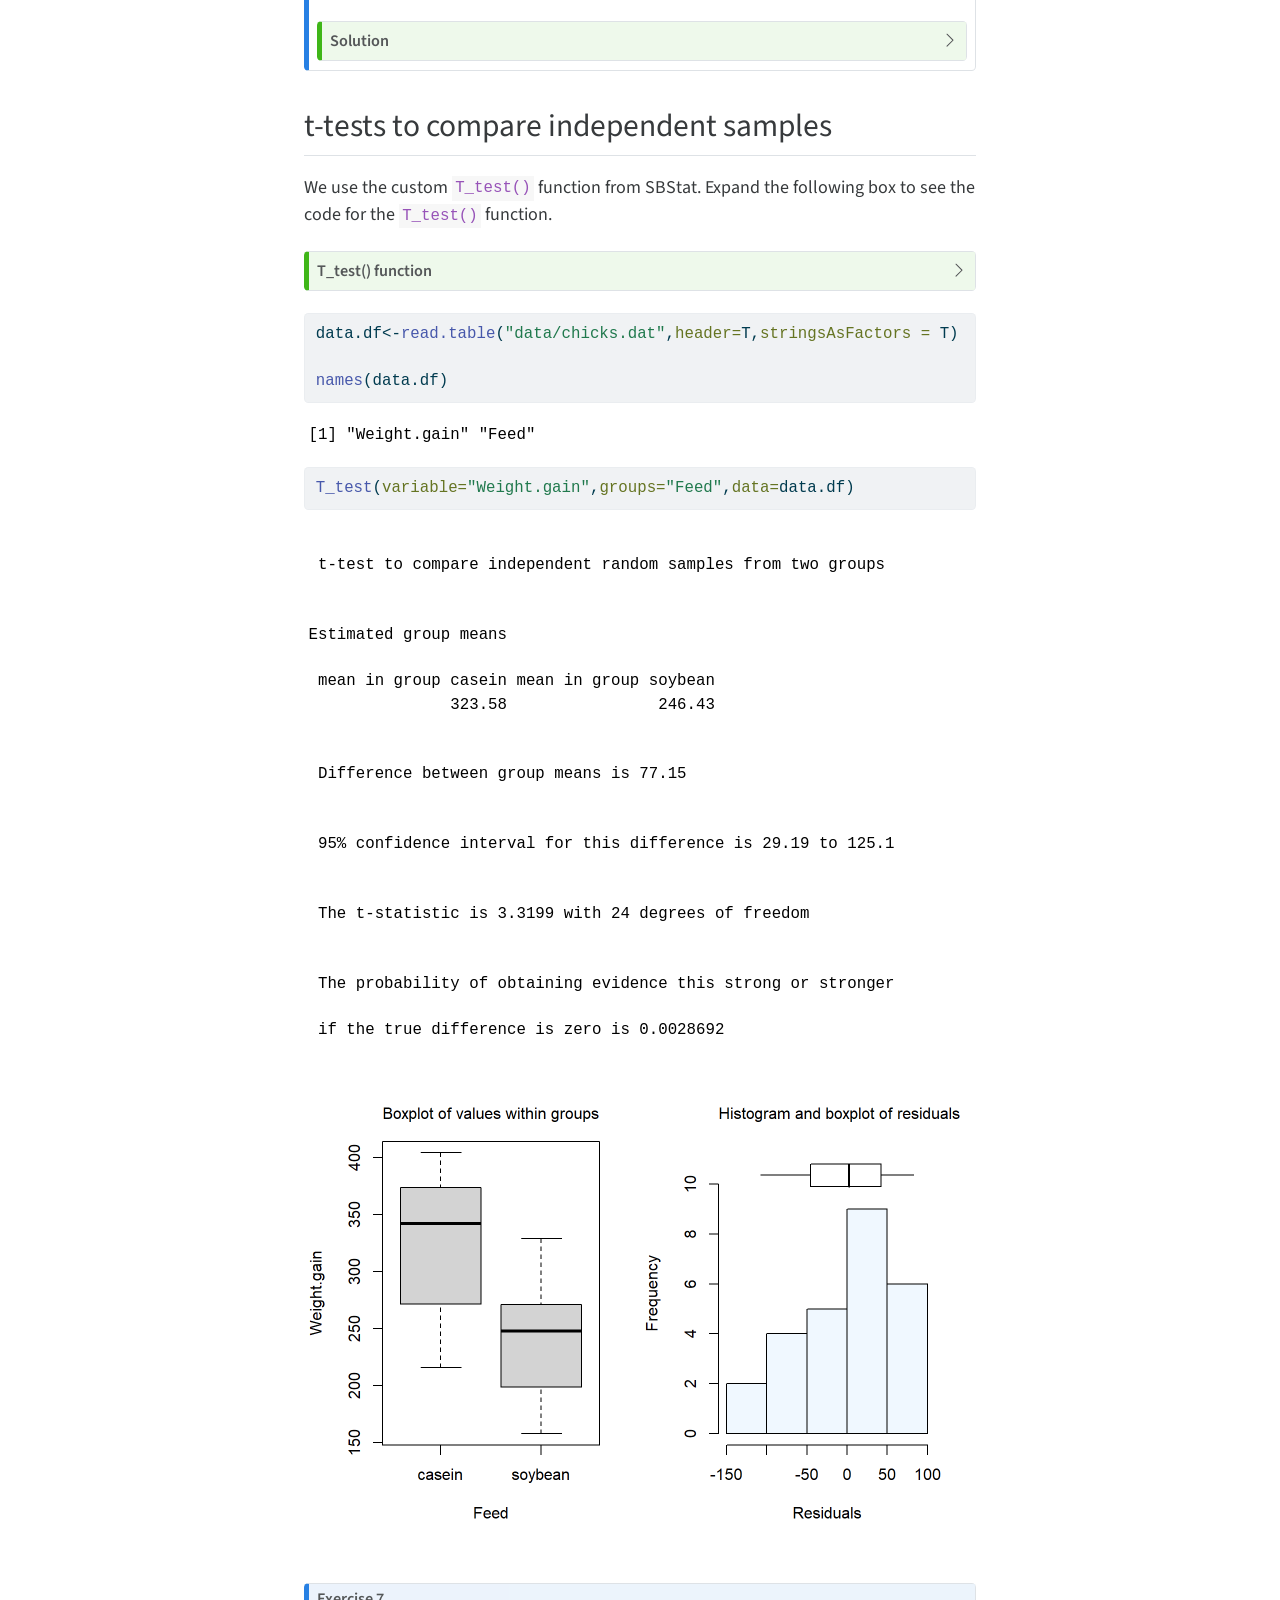
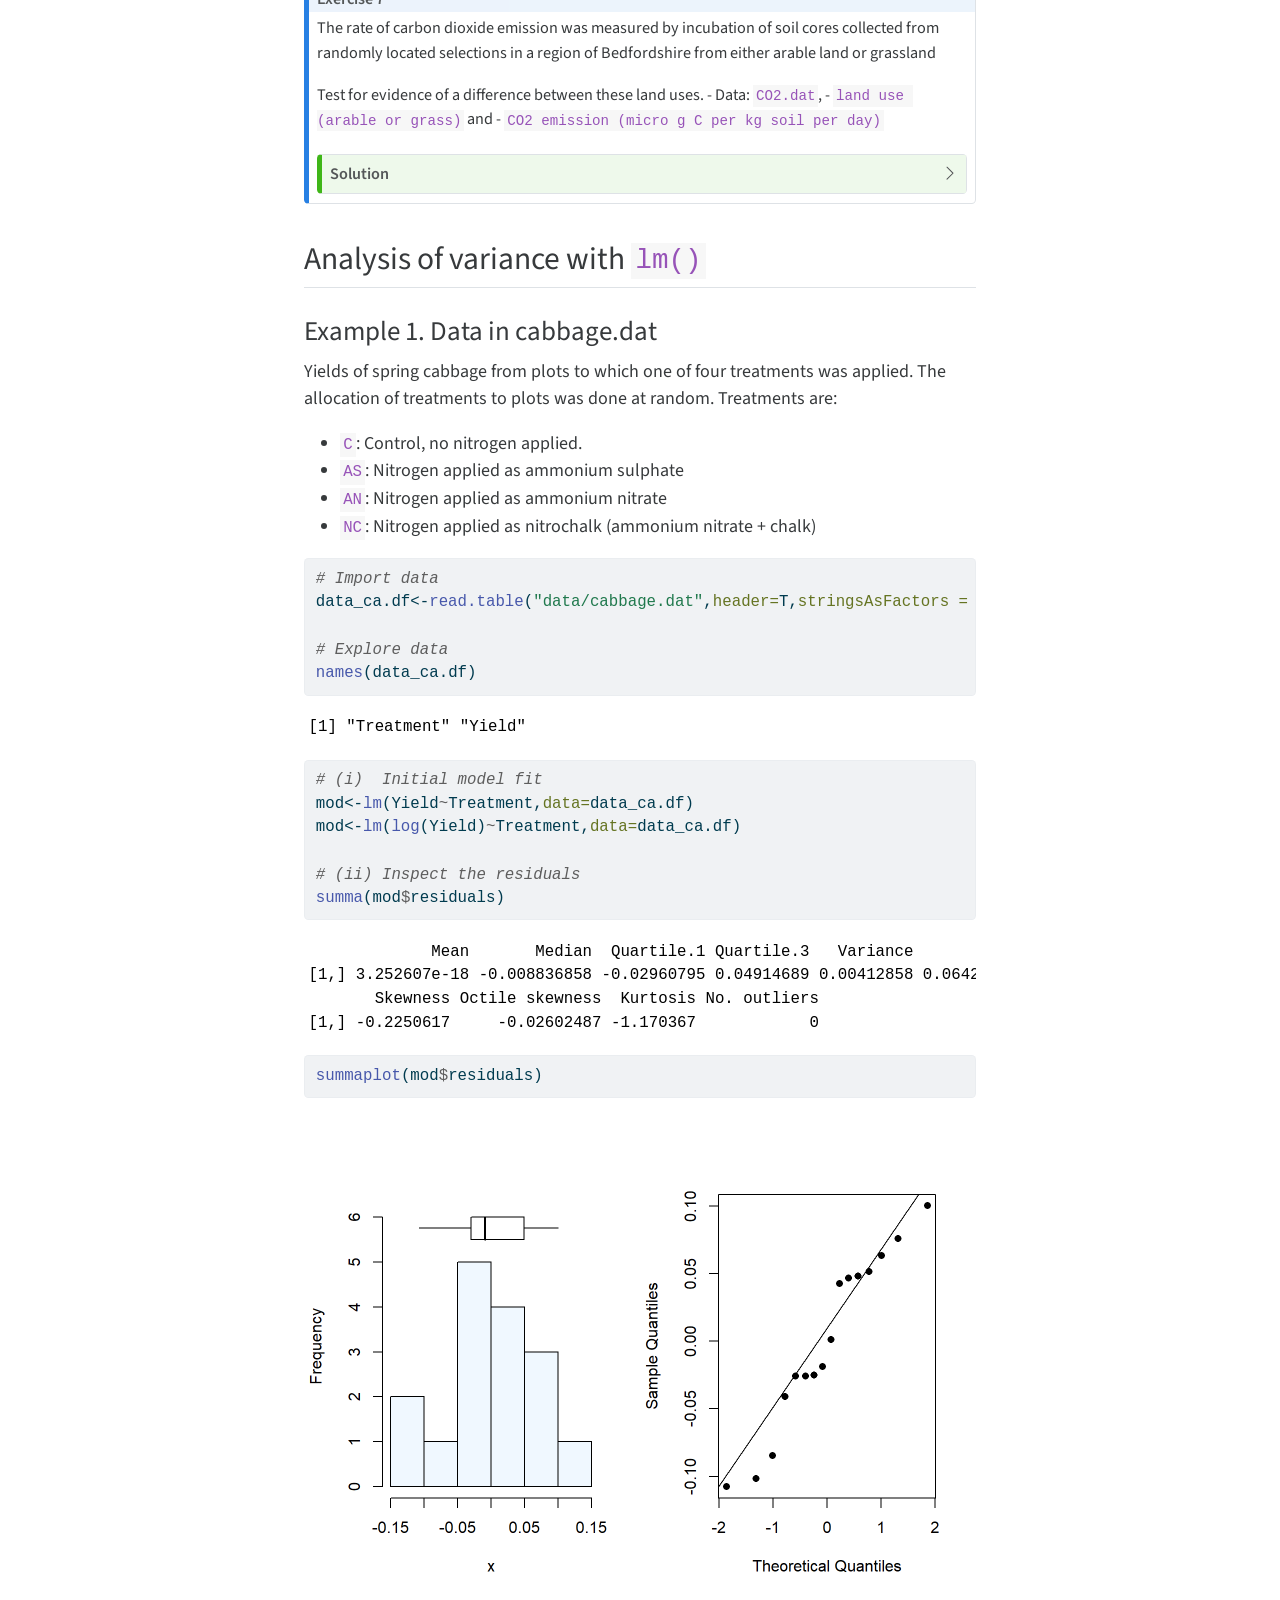
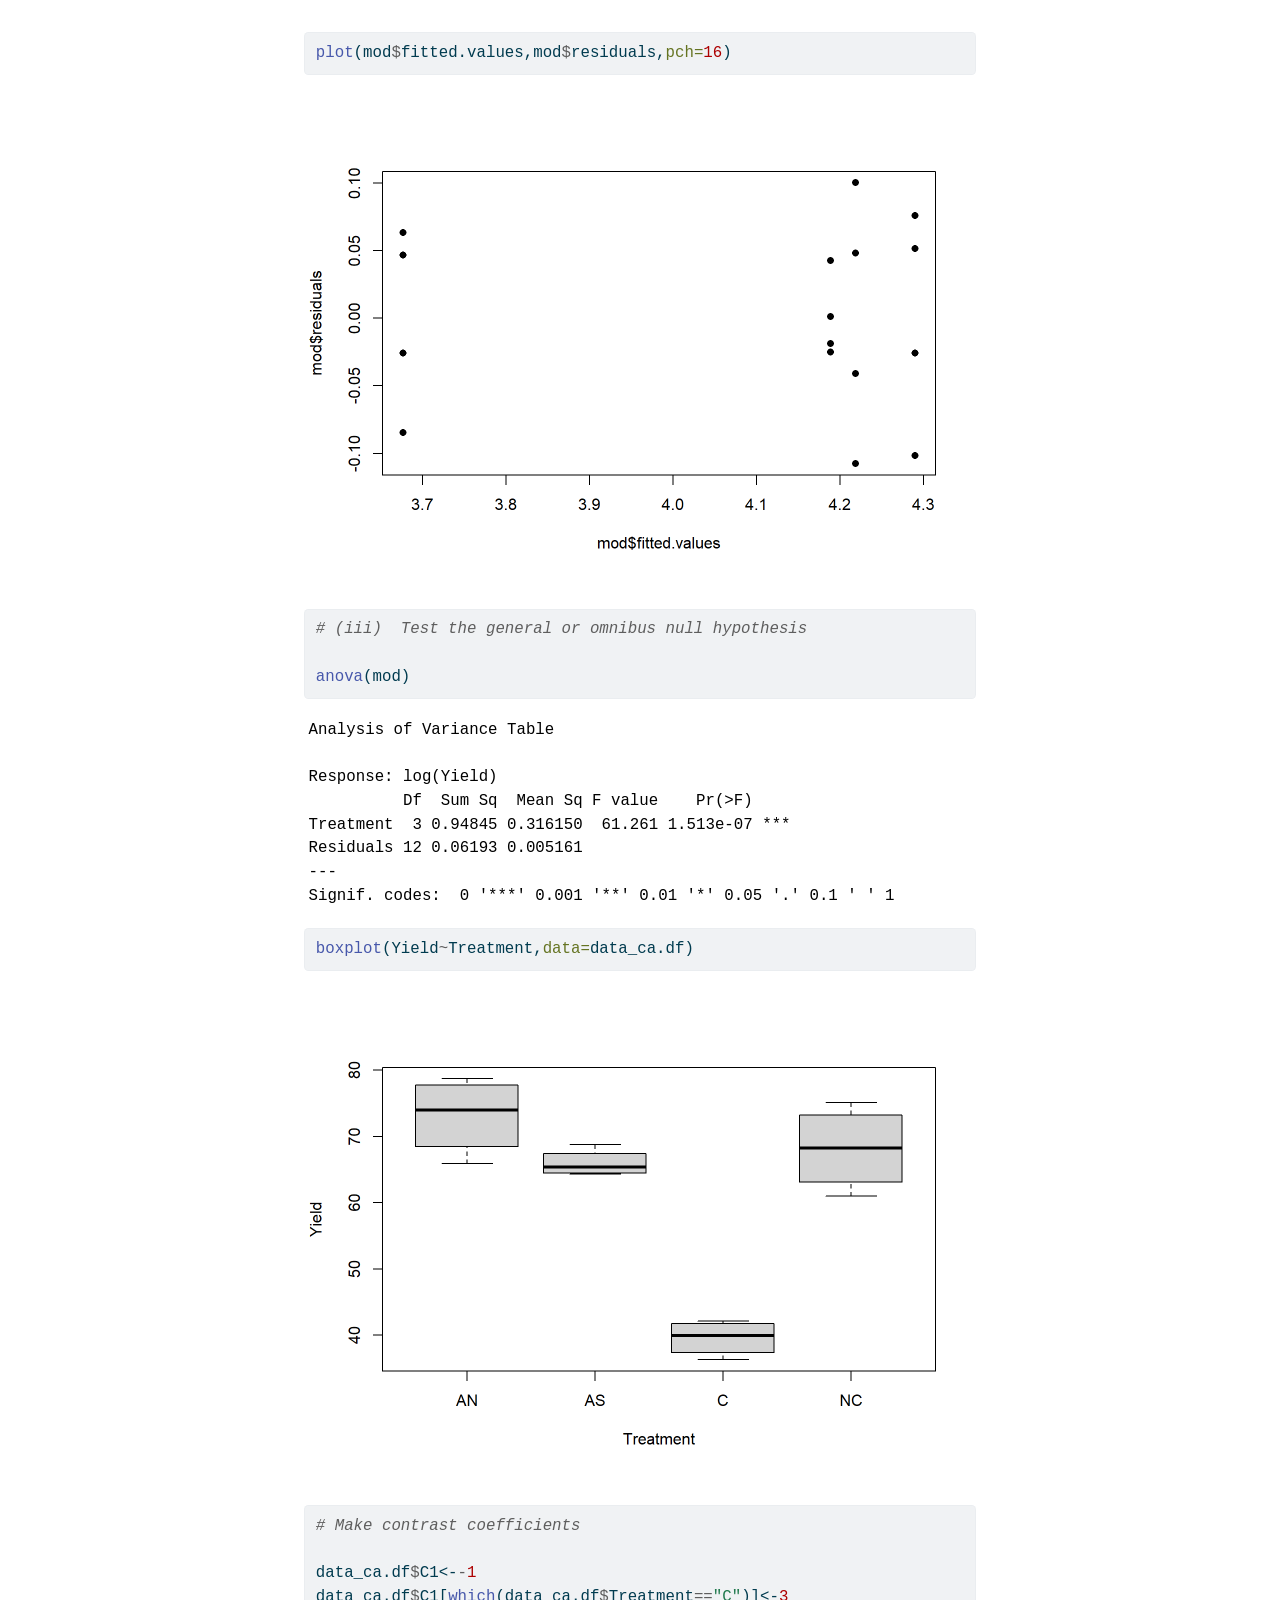
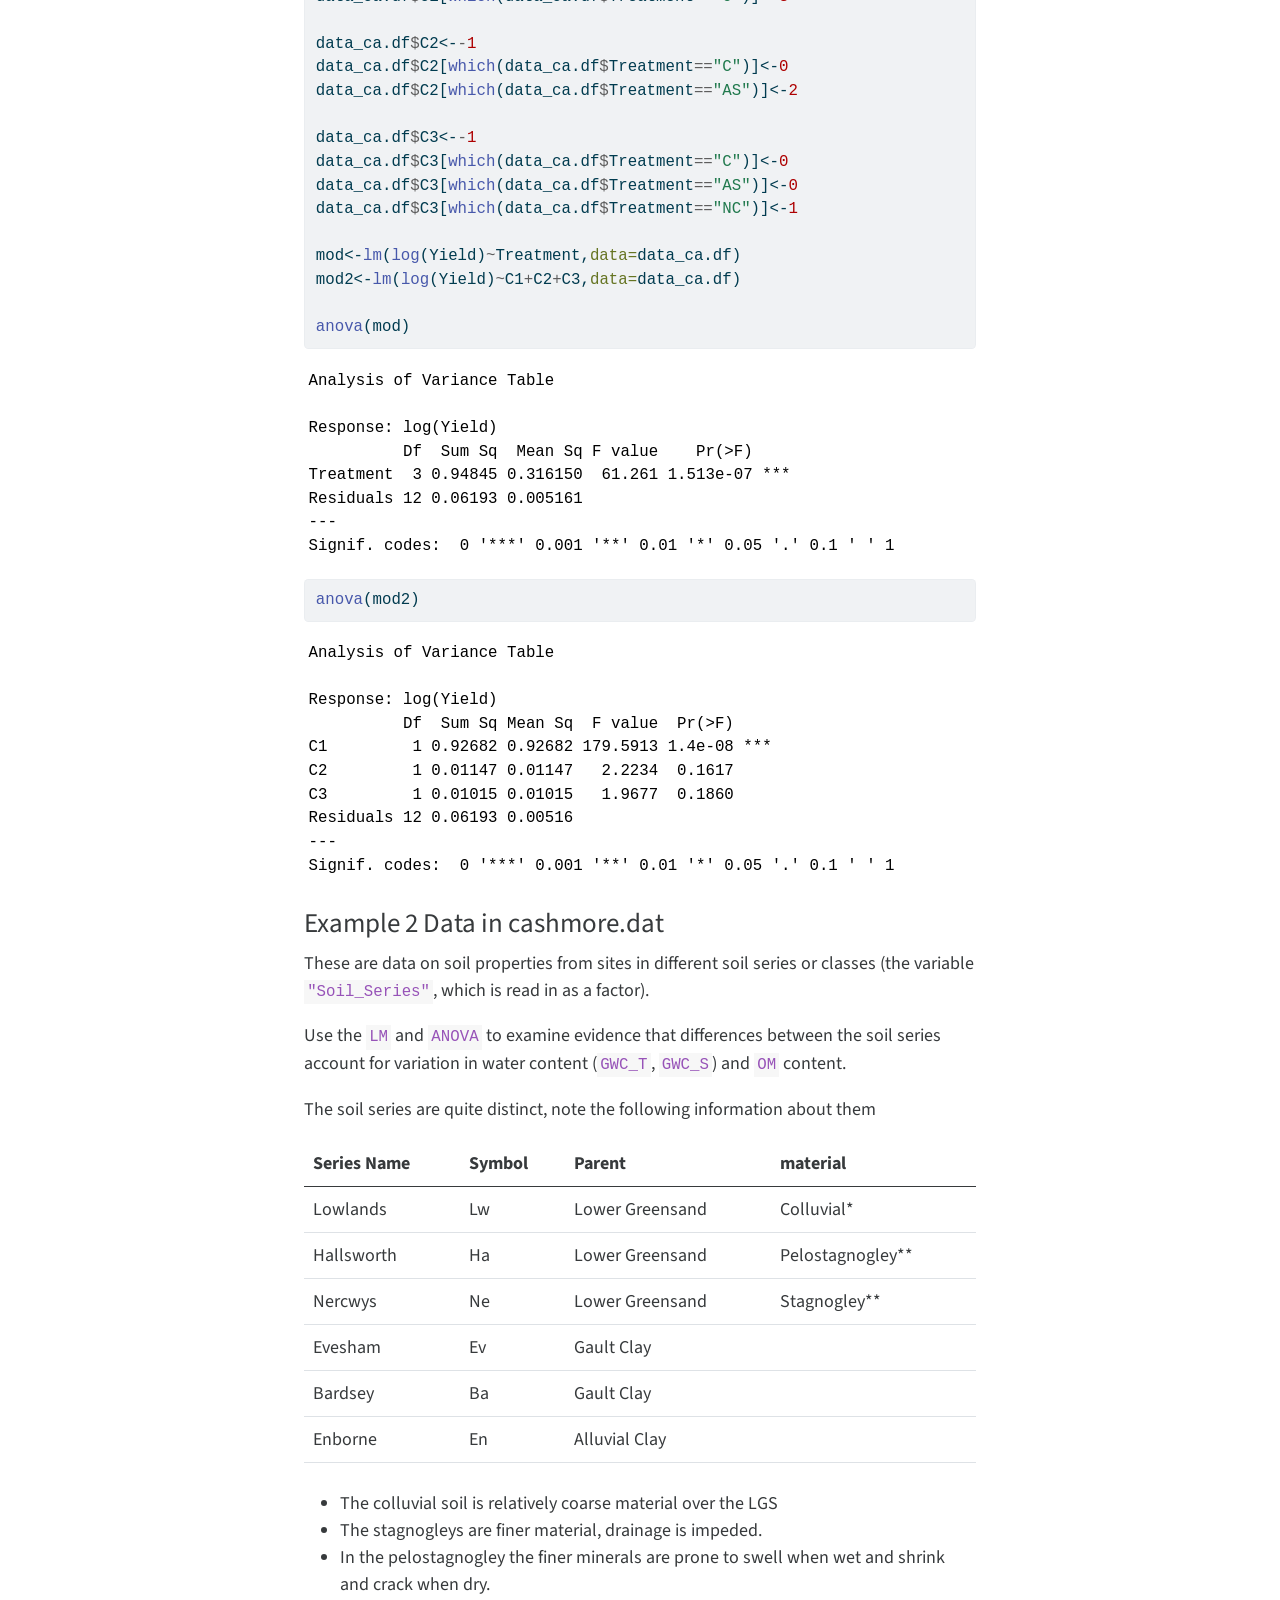
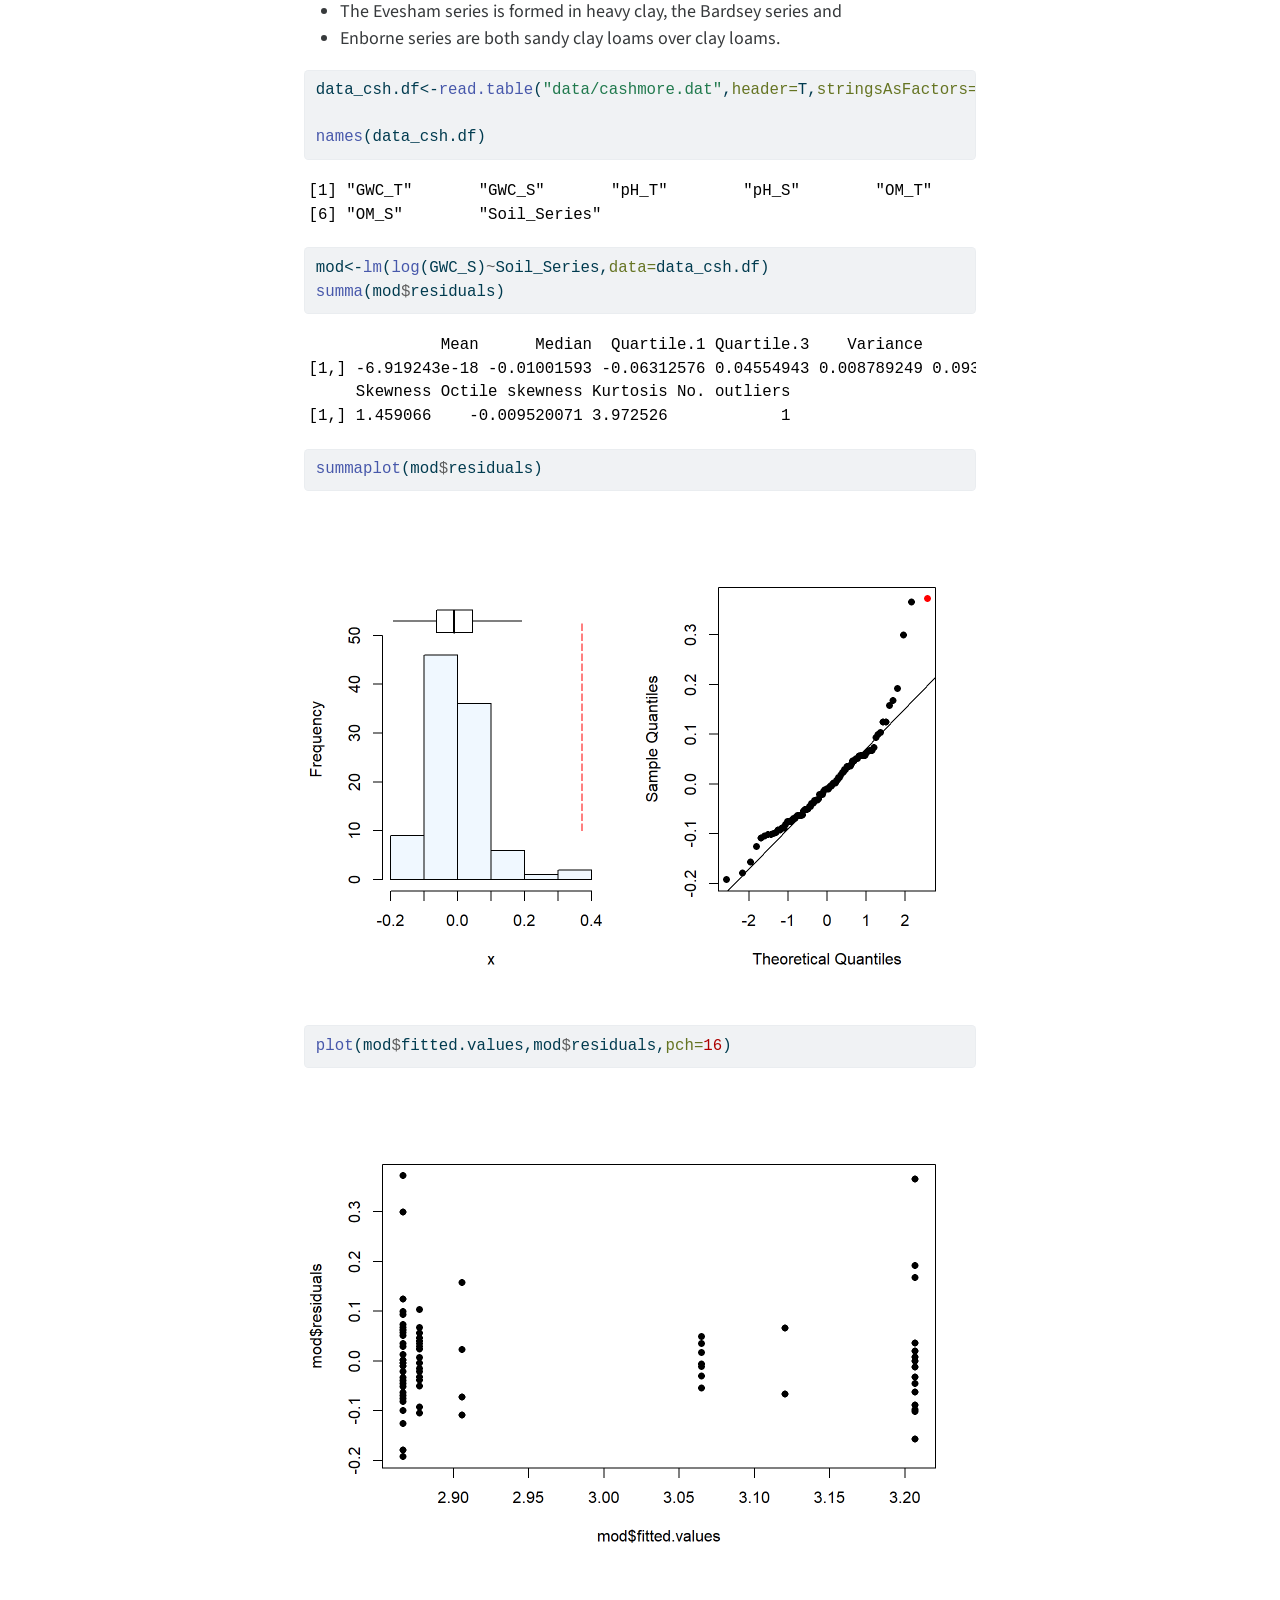
==== commit 7937806b: "Updated to include the timetable" ====
--- a/docs/basic_statistics.html
+++ b/docs/basic_statistics.html
@@ -129,6 +129,7 @@
 
 <body class="nav-sidebar floating">
 
+
 <div id="quarto-search-results"></div>
   <header id="quarto-header" class="headroom fixed-top">
   <nav class="quarto-secondary-nav" data-bs-toggle="collapse" data-bs-target="#quarto-sidebar" aria-controls="quarto-sidebar" aria-expanded="false" aria-label="Toggle sidebar navigation" onclick="if (window.quartoToggleHeadroom) { window.quartoToggleHeadroom(); }">
@@ -178,6 +179,11 @@
         <li class="sidebar-item">
   <div class="sidebar-item-container"> 
   <a href="./index.html" class="sidebar-item-text sidebar-link">Preface</a>
+  </div>
+</li>
+        <li class="sidebar-item">
+  <div class="sidebar-item-container"> 
+  <a href="./timetable.html" class="sidebar-item-text sidebar-link">Materials and Timetable</a>
   </div>
 </li>
         <li class="sidebar-item">
